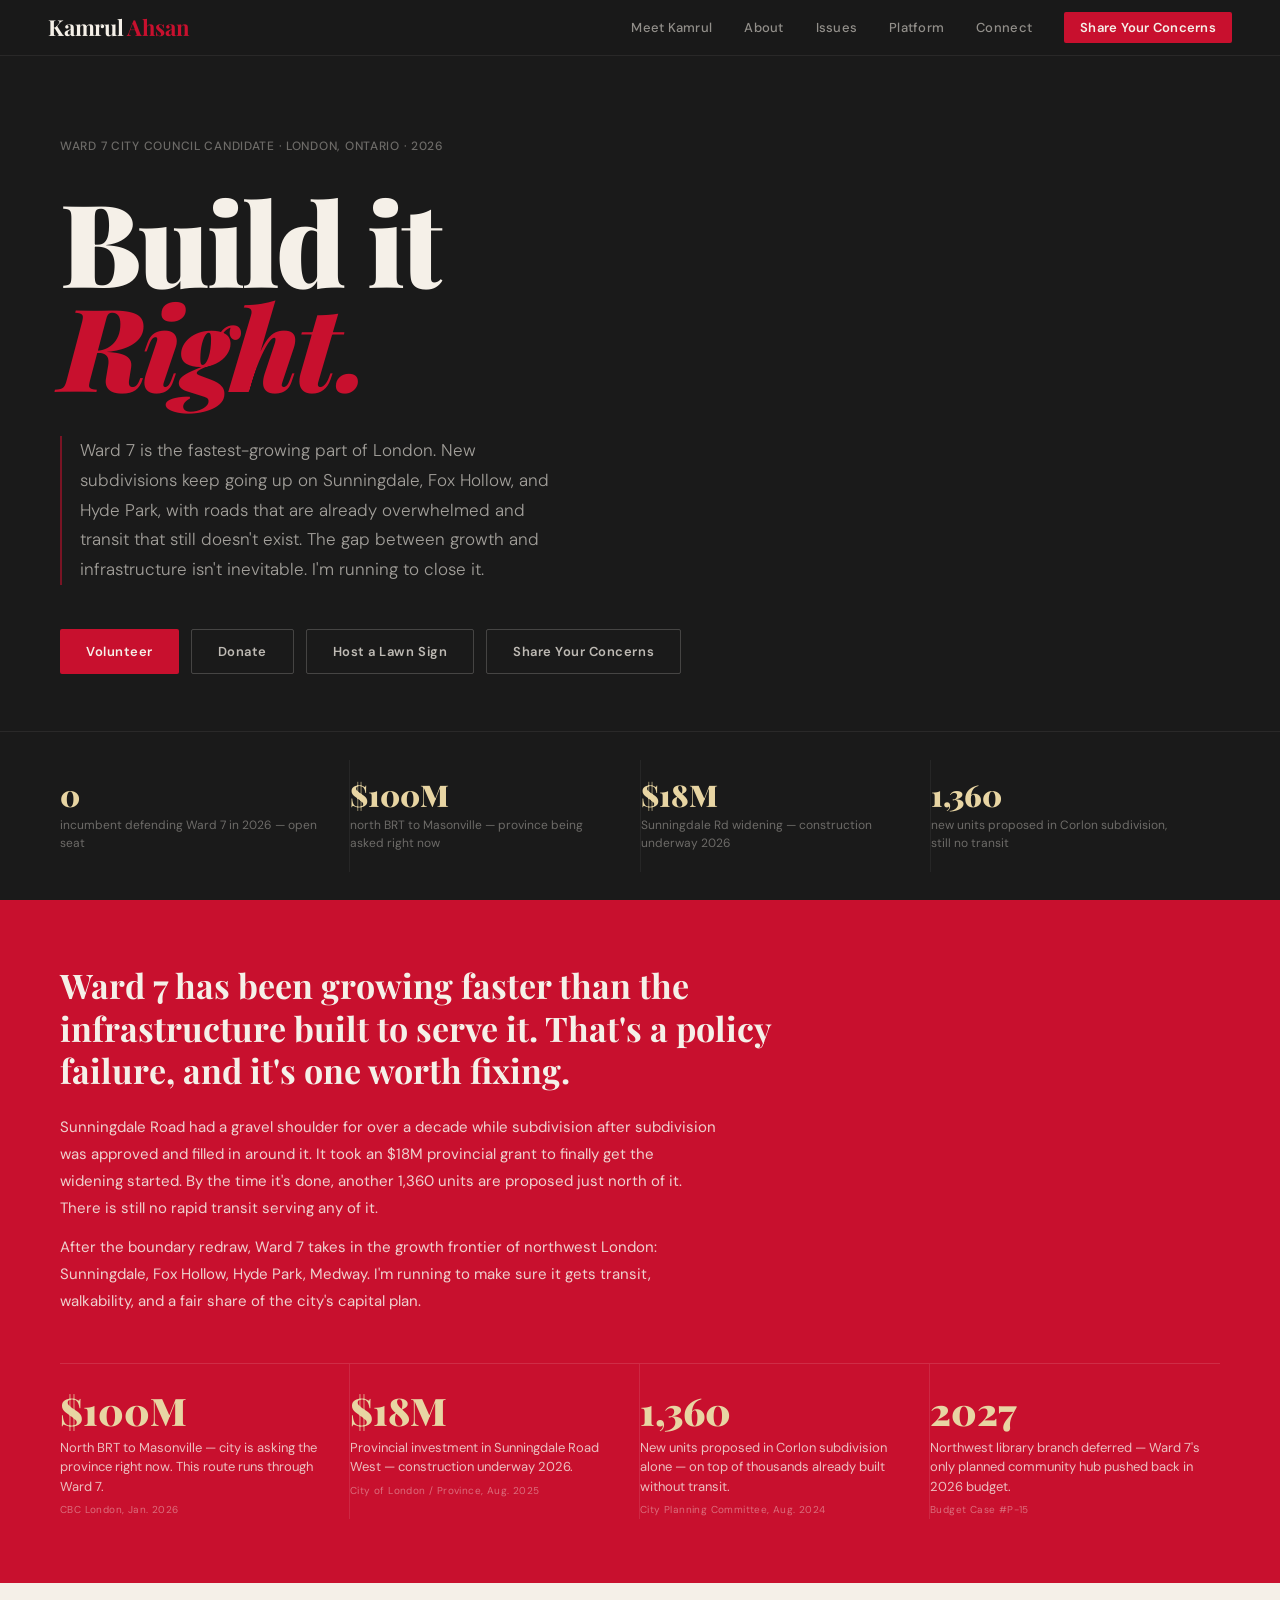
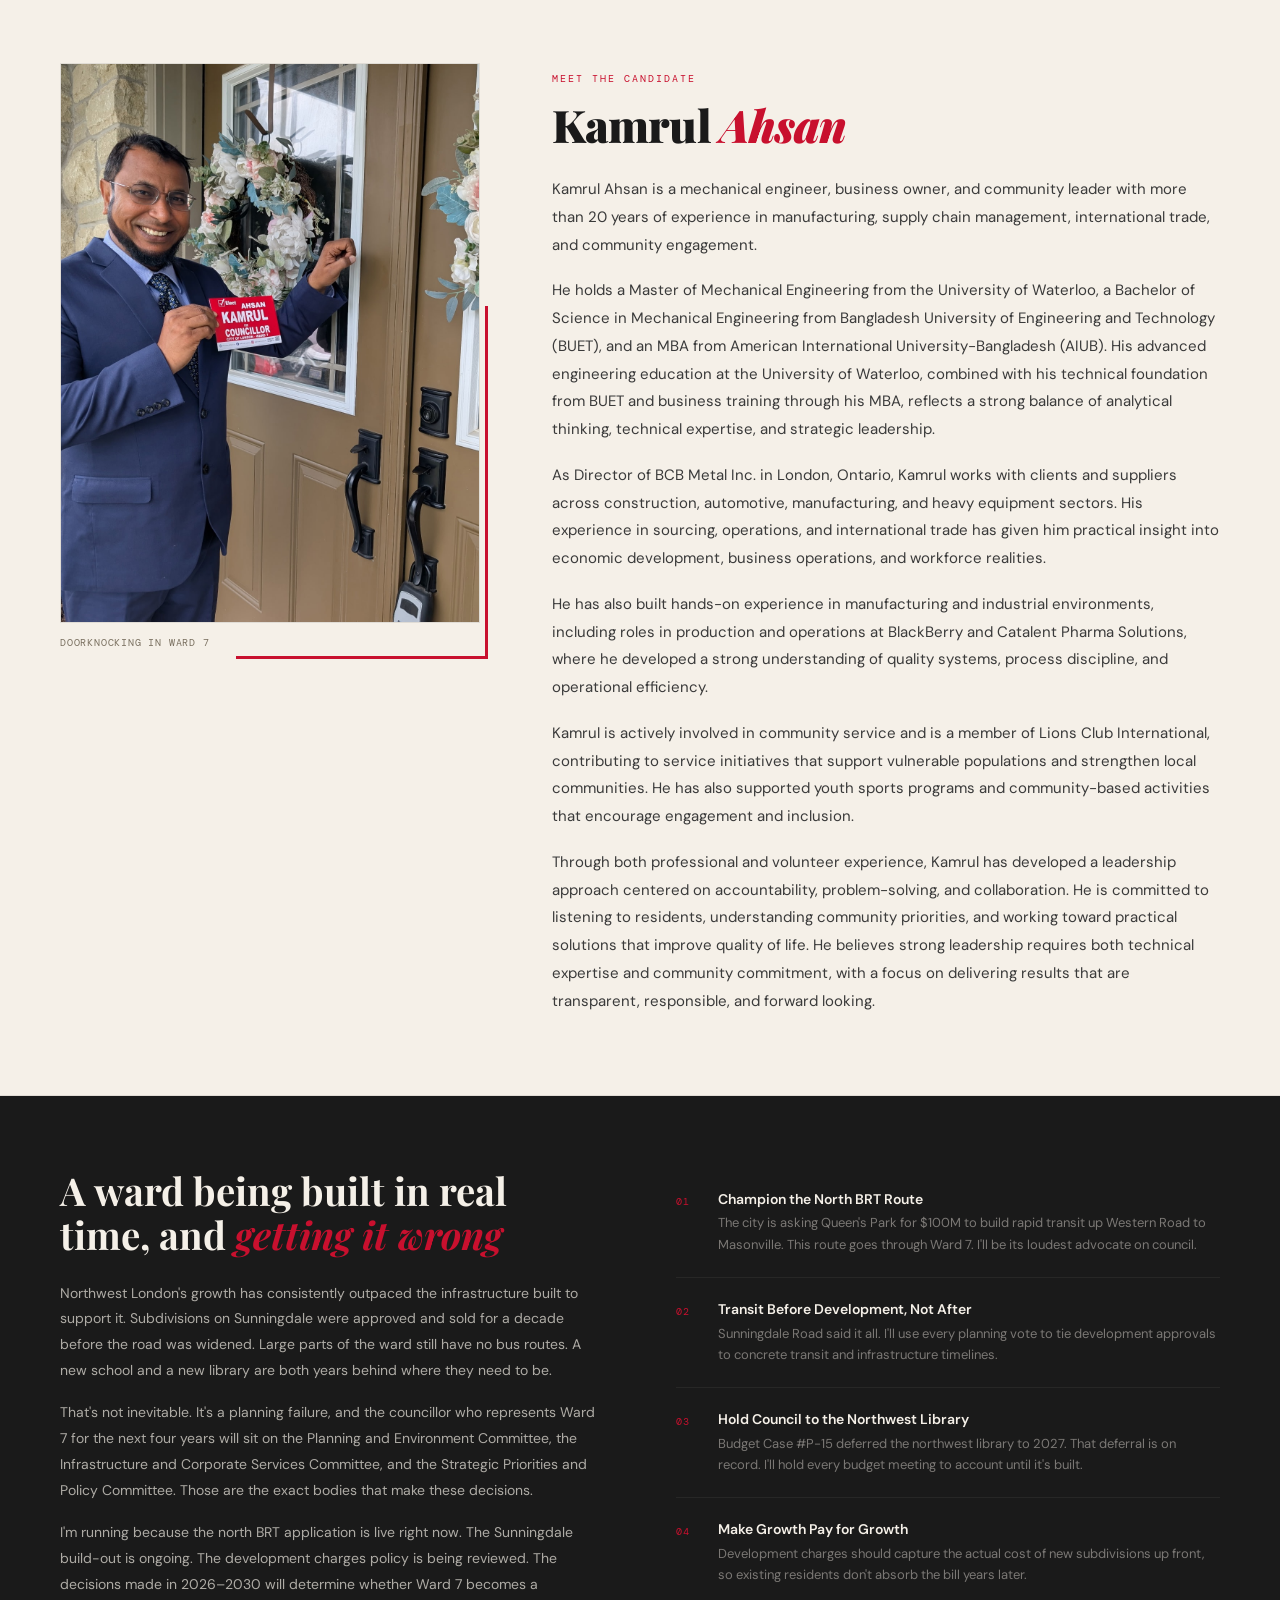
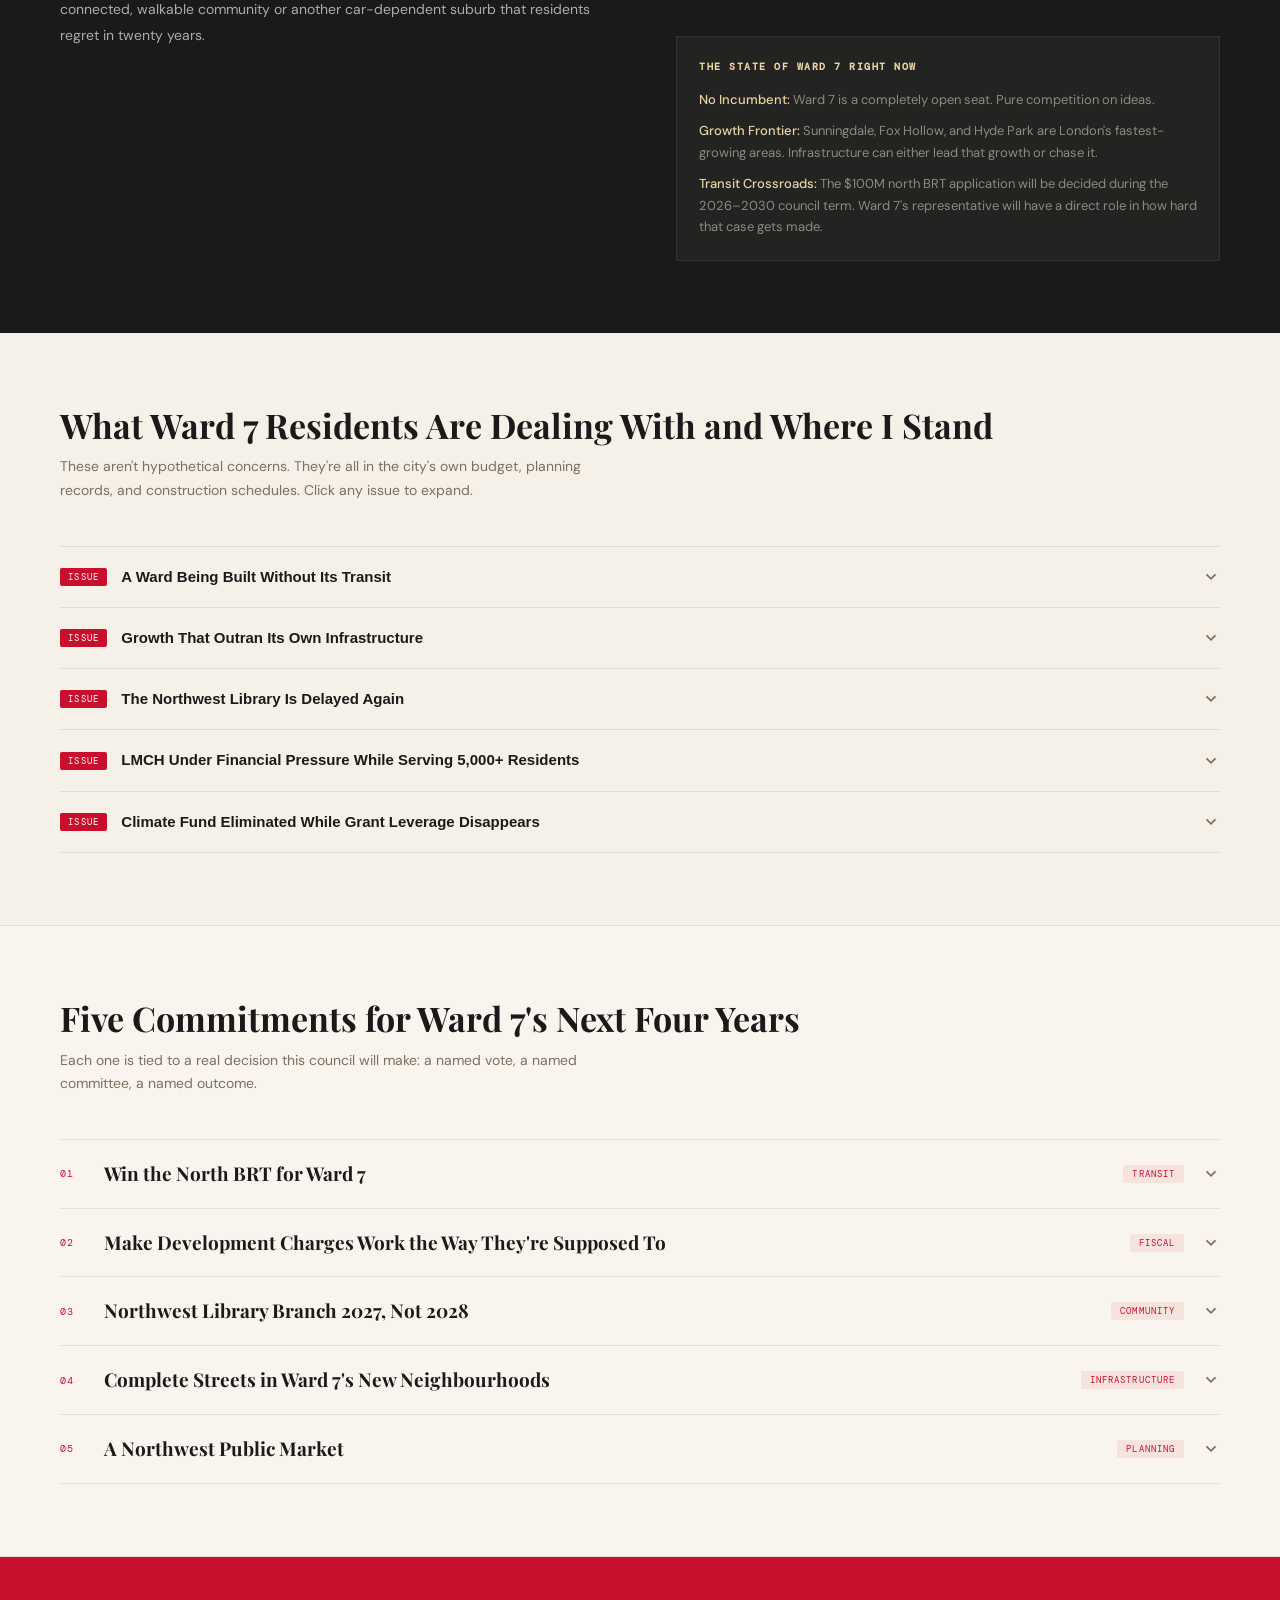
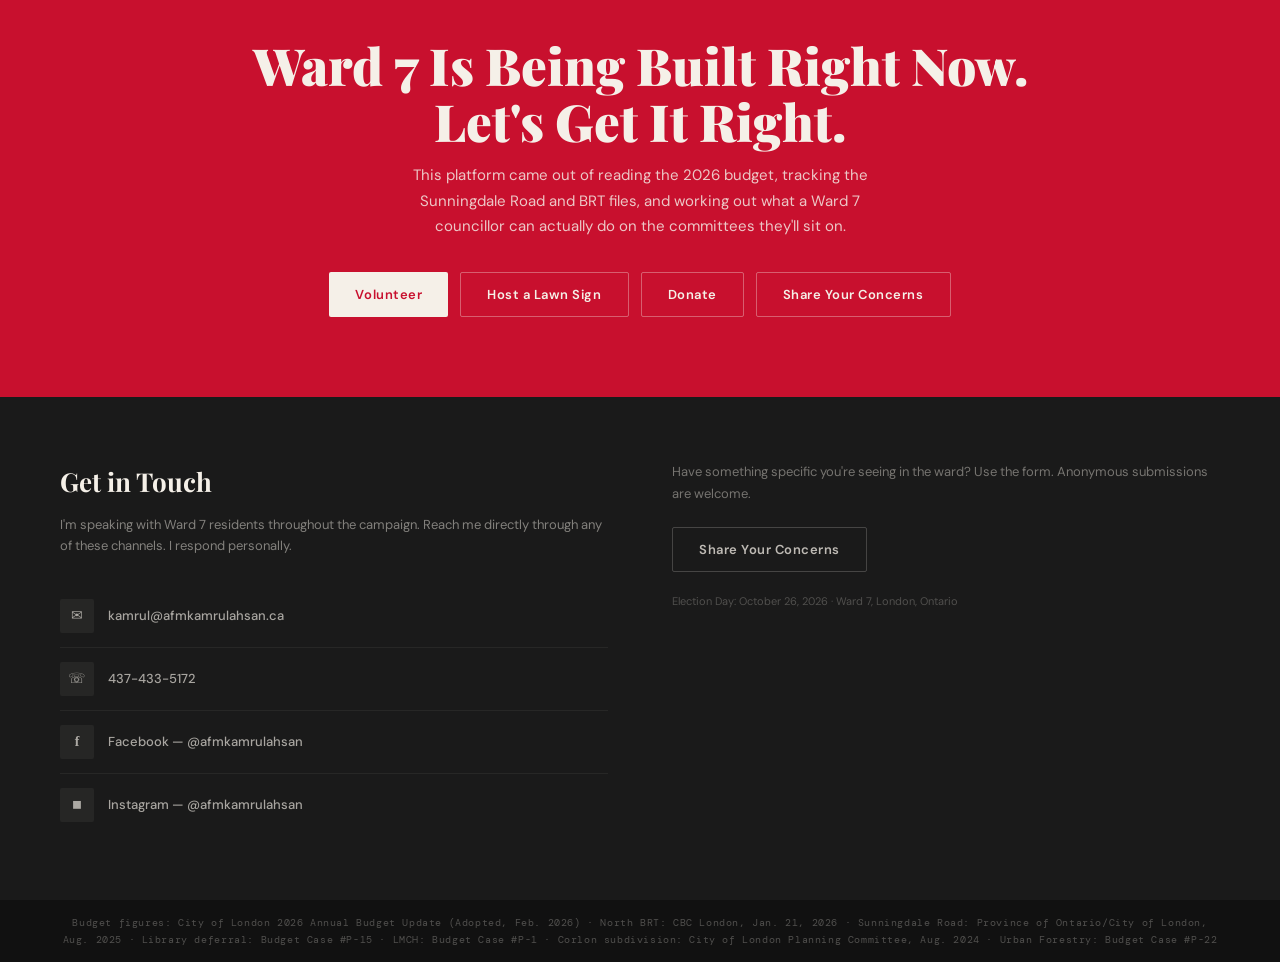
==== index.html @ 14f8a668 "Update index.html" ====
<!DOCTYPE html>
<html lang="en">
<head>
<meta charset="UTF-8">
<meta name="viewport" content="width=device-width, initial-scale=1.0">
<title>Kamrul Ahsan — Ward 7 City Council 2026</title>
<link href="https://fonts.googleapis.com/css2?family=Playfair+Display:ital,wght@0,700;0,900;1,700&family=DM+Sans:wght@300;400;500;600&family=DM+Mono:wght@400;500&display=swap" rel="stylesheet">
<style>
  :root {
    --red: #C8102E;
    --red-dark: #9B0C22;
    --cream: #F5F0E8;
    --dark: #1A1A1A;
    --mid: #3A3A3A;
    --muted: #7A7060;
    --accent: #E8D5A3;
    --border: rgba(26,26,26,0.09);
    --section-bg: #F9F5EE;
  }

  *, *::before, *::after { box-sizing: border-box; margin: 0; padding: 0; }
  html { scroll-behavior: smooth; }

  body {
    background: var(--cream);
    color: var(--dark);
    font-family: 'DM Sans', sans-serif;
    font-weight: 400;
    line-height: 1.65;
    overflow-x: hidden;
  }

  /* NAV */
  nav {
    position: fixed;
    top: 0; left: 0; right: 0;
    z-index: 500;
    background: rgba(26,26,26,0.97);
    backdrop-filter: blur(8px);
    -webkit-backdrop-filter: blur(8px);
    border-bottom: 1px solid rgba(245,240,232,0.07);
    display: flex;
    align-items: center;
    justify-content: space-between;
    padding: 0 48px;
    height: 56px;
    transition: box-shadow 0.3s;
  }

  .nav-name {
    font-family: 'Playfair Display', serif;
    font-size: 22px;
    font-weight: 700;
    color: var(--cream);
    letter-spacing: -0.01em;
    text-decoration: none;
    white-space: nowrap;
  }

  .nav-name span { color: var(--red); }

  .nav-links {
    display: flex;
    gap: 32px;
    list-style: none;
    align-items: center;
  }

  .nav-links a {
    font-size: 13px;
    font-weight: 500;
    color: rgba(245,240,232,0.55);
    text-decoration: none;
    letter-spacing: 0.02em;
    transition: color 0.2s;
  }

  .nav-links a:hover { color: var(--cream); }

  .nav-cta {
    background: var(--red) !important;
    color: var(--cream) !important;
    padding: 7px 16px;
    border-radius: 2px;
    font-weight: 600 !important;
  }

  .nav-cta:hover { background: var(--red-dark) !important; color: var(--cream) !important; }

  .nav-hamburger {
    display: none;
    flex-direction: column;
    gap: 5px;
    cursor: pointer;
    background: none;
    border: none;
    padding: 4px;
  }

  .nav-hamburger span {
    display: block;
    width: 22px;
    height: 2px;
    background: var(--cream);
    border-radius: 1px;
  }

  .mobile-nav {
    display: none;
    position: fixed;
    top: 56px;
    left: 0; right: 0;
    background: #111;
    padding: 16px 28px;
    z-index: 499;
    border-bottom: 1px solid rgba(245,240,232,0.07);
    flex-direction: column;
    gap: 2px;
  }

  .mobile-nav.open { display: flex; }

  .mobile-nav a {
    font-size: 14px;
    font-weight: 500;
    color: rgba(245,240,232,0.6);
    text-decoration: none;
    padding: 11px 0;
    border-bottom: 1px solid rgba(245,240,232,0.05);
    transition: color 0.2s;
  }

  .mobile-nav a:last-child { border-bottom: none; }
  .mobile-nav a:hover { color: var(--cream); }

  /* HERO */
  .hero {
    background: var(--dark);
    color: var(--cream);
    padding-top: 56px;
    min-height: 100vh;
    display: flex;
    flex-direction: column;
    position: relative;
  }

  .hero-main {
    flex: 1;
    display: flex;
    flex-direction: column;
    justify-content: center;
    padding: 72px 60px 48px;
  }

  .hero-kicker {
    font-size: 12px;
    font-weight: 500;
    color: rgba(245,240,232,0.38);
    letter-spacing: 0.06em;
    text-transform: uppercase;
    margin-bottom: 32px;
  }

  .hero-name {
    font-family: 'Playfair Display', serif;
    font-weight: 900;
    font-size: clamp(54px, 9vw, 118px);
    line-height: 0.9;
    letter-spacing: -0.025em;
    color: var(--cream);
    margin-bottom: 40px;
  }

  .hero-name em {
    display: block;
    color: var(--red);
    font-style: italic;
  }

  .hero-tagline {
    font-size: clamp(15px, 1.7vw, 17px);
    font-weight: 300;
    color: rgba(245,240,232,0.62);
    max-width: 500px;
    line-height: 1.75;
    padding-left: 18px;
    border-left: 2px solid rgba(200,16,46,0.55);
    margin-bottom: 44px;
  }

  .hero-cta {
    display: flex;
    gap: 12px;
    flex-wrap: wrap;
  }

  .btn {
    padding: 13px 26px;
    font-family: 'DM Sans', sans-serif;
    font-size: 13px;
    font-weight: 600;
    letter-spacing: 0.04em;
    border-radius: 2px;
    cursor: pointer;
    transition: all 0.2s;
    border: none;
  }

  .btn-primary { background: var(--red); color: var(--cream); }
  .btn-primary:hover { background: var(--red-dark); }

  .btn-ghost {
    background: transparent;
    color: rgba(245,240,232,0.75);
    border: 1px solid rgba(245,240,232,0.2);
  }
  .btn-ghost:hover { border-color: rgba(245,240,232,0.6); color: var(--cream); }

  .btn-light { background: var(--cream); color: var(--red); }
  .btn-light:hover { background: var(--accent); }

  .btn-outline {
    background: transparent;
    color: var(--cream);
    border: 1px solid rgba(245,240,232,0.35);
  }
  .btn-outline:hover { border-color: var(--cream); background: rgba(245,240,232,0.06); }

  .hero-stats {
    padding: 28px 60px;
    border-top: 1px solid rgba(245,240,232,0.07);
    display: flex;
    flex-wrap: wrap;
  }

  .stat-item {
    flex: 1;
    min-width: 180px;
    padding: 20px 32px 20px 0;
    border-right: 1px solid rgba(245,240,232,0.06);
  }

  .stat-item:last-child { border-right: none; }

  .stat-num {
    font-family: 'Playfair Display', serif;
    font-size: 30px;
    font-weight: 900;
    color: var(--accent);
    line-height: 1;
    margin-bottom: 6px;
  }

  .stat-desc { font-size: 12px; color: rgba(245,240,232,0.38); line-height: 1.5; }

  /* INTRO BAND */
  .intro-band {
    background: var(--red);
    color: var(--cream);
    padding: 64px 60px;
  }

  .intro-band h2 {
    font-family: 'Playfair Display', serif;
    font-weight: 700;
    font-size: clamp(22px, 2.8vw, 34px);
    line-height: 1.25;
    margin-bottom: 22px;
    max-width: 780px;
  }

  .intro-band p {
    font-size: 15px;
    line-height: 1.8;
    max-width: 660px;
    opacity: 0.86;
  }

  .intro-band p + p { margin-top: 12px; }

  .numbers-row {
    display: grid;
    grid-template-columns: repeat(4, 1fr);
    border-top: 1px solid rgba(255,255,255,0.12);
    margin-top: 48px;
  }

  .number-cell {
    padding: 28px 24px 0 0;
    border-right: 1px solid rgba(255,255,255,0.1);
  }
  .number-cell:last-child { border-right: none; padding-right: 0; }

  .number-cell .n {
    font-family: 'Playfair Display', serif;
    font-size: 38px;
    font-weight: 900;
    color: var(--accent);
    line-height: 1;
  }

  .number-cell .nl { font-size: 13px; line-height: 1.5; margin-top: 8px; opacity: 0.78; padding-right: 8px; }
  .number-cell .ns { font-size: 10px; opacity: 0.42; margin-top: 6px; letter-spacing: 0.04em; }

  /* SHARED SECTION */
  .section {
    padding: 72px 60px;
    border-bottom: 1px solid var(--border);
  }

  .section-alt { background: var(--section-bg); }

  .section-hed { margin-bottom: 44px; }

  .section-hed h2 {
    font-family: 'Playfair Display', serif;
    font-size: clamp(22px, 2.8vw, 34px);
    font-weight: 700;
    line-height: 1.2;
    color: var(--dark);
    margin-bottom: 10px;
  }

  .section-hed p {
    font-size: 14px;
    color: var(--muted);
    max-width: 540px;
    line-height: 1.65;
  }

  /* ABOUT DARK */
  .about-section {
    background: var(--dark);
    color: var(--cream);
    padding: 72px 60px;
  }

  .about-grid {
    display: grid;
    grid-template-columns: 1fr 1fr;
    gap: 72px;
    align-items: start;
  }

  .about-left h2 {
    font-family: 'Playfair Display', serif;
    font-size: clamp(24px, 3vw, 40px);
    font-weight: 700;
    line-height: 1.15;
    margin-bottom: 24px;
  }

  .about-left h2 em { color: var(--red); font-style: italic; }

  .about-left p {
    font-size: 14px;
    line-height: 1.85;
    color: rgba(245,240,232,0.68);
    margin-bottom: 16px;
  }

  .commitment { padding: 22px 0; border-bottom: 1px solid rgba(245,240,232,0.06); display: flex; gap: 18px; }
  .commitment:last-child { border-bottom: none; }

  .c-num {
    font-family: 'DM Mono', monospace;
    font-size: 10px;
    color: var(--red);
    padding-top: 4px;
    flex-shrink: 0;
    width: 24px;
    letter-spacing: 0.08em;
  }

  .c-text h4 { font-size: 14px; font-weight: 600; color: var(--cream); margin-bottom: 4px; line-height: 1.3; }
  .c-text p { font-size: 13px; line-height: 1.65; color: rgba(245,240,232,0.44); margin: 0; }

  .ward-box {
    margin-top: 28px;
    background: rgba(245,240,232,0.04);
    border: 1px solid rgba(245,240,232,0.08);
    padding: 22px;
  }

  .ward-box h3 {
    font-size: 10px;
    font-family: 'DM Mono', monospace;
    letter-spacing: 0.15em;
    text-transform: uppercase;
    color: var(--accent);
    margin-bottom: 14px;
  }

  .ward-box p { font-size: 13px; line-height: 1.65; color: rgba(245,240,232,0.5); margin-bottom: 10px; }
  .ward-box p:last-child { margin-bottom: 0; }
  .ward-box strong { color: var(--accent); font-weight: 500; }

  /* ACCORDION — ISSUES */
  .issues-list { border-top: 1px solid var(--border); }

  .issue-pair { border-bottom: 1px solid var(--border); }

  .issue-trigger {
    width: 100%;
    background: none;
    border: none;
    padding: 20px 0;
    display: flex;
    align-items: center;
    gap: 14px;
    cursor: pointer;
    text-align: left;
  }

  .issue-trigger:hover .issue-title { text-decoration: underline; text-underline-offset: 3px; }

  .i-badge {
    font-family: 'DM Mono', monospace;
    font-size: 9px;
    letter-spacing: 0.14em;
    text-transform: uppercase;
    padding: 3px 8px;
    border-radius: 2px;
    white-space: nowrap;
    flex-shrink: 0;
    background: var(--red);
    color: #fff;
  }

  .issue-title {
    font-size: 15px;
    font-weight: 600;
    color: var(--dark);
    flex: 1;
    line-height: 1.35;
  }

  .chevron {
    flex-shrink: 0;
    color: var(--muted);
    transition: transform 0.25s;
    width: 18px;
    height: 18px;
  }

  .issue-pair.open .chevron { transform: rotate(180deg); }

  .issue-body { display: none; padding-bottom: 24px; }
  .issue-pair.open .issue-body { display: block; }

  .issue-cols {
    display: grid;
    grid-template-columns: 1fr 1fr;
    gap: 20px;
  }

  .i-col { padding: 18px; border-radius: 2px; }
  .i-col.col-issue { background: rgba(200,16,46,0.03); border: 1px solid rgba(200,16,46,0.1); }
  .i-col.col-pos { background: rgba(26,26,26,0.02); border: 1px solid rgba(26,26,26,0.07); }

  .i-col-label {
    font-family: 'DM Mono', monospace;
    font-size: 9px;
    letter-spacing: 0.14em;
    text-transform: uppercase;
    margin-bottom: 8px;
  }

  .col-issue .i-col-label { color: var(--red); }
  .col-pos .i-col-label { color: var(--muted); }

  .i-col h4 { font-family: 'Playfair Display', serif; font-size: 15px; font-weight: 700; margin-bottom: 9px; line-height: 1.25; }
  .i-col p { font-size: 13px; line-height: 1.75; color: var(--mid); }
  .i-col .src { margin-top: 9px; font-size: 10px; font-family: 'DM Mono', monospace; color: var(--muted); opacity: 0.6; }

  /* PRIORITIES */
  .p-list { border-top: 1px solid var(--border); }
  .p-item { border-bottom: 1px solid var(--border); }

  .p-trigger {
    width: 100%;
    background: none;
    border: none;
    padding: 22px 0;
    display: flex;
    align-items: center;
    gap: 18px;
    cursor: pointer;
    text-align: left;
  }

  .p-num { font-family: 'DM Mono', monospace; font-size: 10px; color: var(--red); flex-shrink: 0; width: 26px; letter-spacing: 0.1em; }
  .p-title { font-family: 'Playfair Display', serif; font-size: 19px; font-weight: 700; color: var(--dark); flex: 1; line-height: 1.25; }

  .p-tag {
    font-family: 'DM Mono', monospace;
    font-size: 9px;
    letter-spacing: 0.12em;
    text-transform: uppercase;
    background: rgba(200,16,46,0.08);
    color: var(--red);
    padding: 3px 9px;
    border-radius: 2px;
    white-space: nowrap;
    flex-shrink: 0;
  }

  .p-item.open .p-chevron { transform: rotate(180deg); }
  .p-chevron { flex-shrink: 0; color: var(--muted); transition: transform 0.25s; width: 18px; height: 18px; }

  .p-body { display: none; padding: 0 0 26px 44px; }
  .p-item.open .p-body { display: block; }
  .p-body p { font-size: 14px; line-height: 1.8; color: var(--mid); max-width: 720px; }
  .p-body p + p { margin-top: 12px; }

  /* POLICY CARDS */
  .policy-grid {
    display: grid;
    grid-template-columns: repeat(auto-fit, minmax(280px, 1fr));
    gap: 18px;
  }

  .policy-card {
    background: white;
    border: 1px solid var(--border);
    padding: 26px;
    cursor: pointer;
    transition: box-shadow 0.2s;
  }

  .policy-card:hover { box-shadow: 0 6px 24px rgba(26,26,26,0.08); }

  .card-header {
    display: flex;
    align-items: flex-start;
    gap: 12px;
  }

  .card-dot {
    width: 6px;
    height: 6px;
    background: var(--red);
    border-radius: 50%;
    margin-top: 6px;
    flex-shrink: 0;
  }

  .card-title {
    font-family: 'Playfair Display', serif;
    font-size: 15px;
    font-weight: 700;
    line-height: 1.3;
    flex: 1;
    color: var(--dark);
  }

  .card-chev { flex-shrink: 0; color: var(--muted); transition: transform 0.25s; width: 16px; height: 16px; margin-top: 2px; }
  .policy-card.open .card-chev { transform: rotate(180deg); }

  .card-body { display: none; margin-top: 14px; padding-top: 14px; border-top: 1px solid var(--border); }
  .policy-card.open .card-body { display: block; }
  .card-body p { font-size: 13px; line-height: 1.75; color: var(--mid); margin-bottom: 10px; }

  .card-evidence {
    padding: 9px 12px;
    background: rgba(200,16,46,0.03);
    border-left: 2px solid var(--red);
    font-size: 11px;
    color: var(--muted);
    line-height: 1.55;
    font-style: italic;
  }

  /* FOOTER CTA */
  .footer-cta {
    background: var(--red);
    color: var(--cream);
    padding: 80px 60px;
    text-align: center;
  }

  .footer-cta h2 {
    font-family: 'Playfair Display', serif;
    font-size: clamp(26px, 4vw, 52px);
    font-weight: 900;
    margin-bottom: 14px;
    line-height: 1.1;
  }

  .footer-cta p {
    font-size: 15px;
    opacity: 0.82;
    max-width: 500px;
    margin: 0 auto 32px;
    line-height: 1.7;
  }

  .cta-buttons { display: flex; gap: 12px; justify-content: center; flex-wrap: wrap; }

  /* CONTACT */
  .contact-section {
    background: var(--dark);
    color: var(--cream);
    padding: 64px 60px;
  }

  .contact-grid {
    display: grid;
    grid-template-columns: 1fr 1fr;
    gap: 64px;
    align-items: start;
  }

  .contact-left h2 {
    font-family: 'Playfair Display', serif;
    font-size: 26px;
    font-weight: 700;
    margin-bottom: 10px;
  }

  .contact-left p { font-size: 13px; color: rgba(245,240,232,0.48); line-height: 1.65; margin-bottom: 28px; }

  .contact-links { display: flex; flex-direction: column; gap: 0; }

  .contact-link {
    display: flex;
    align-items: center;
    gap: 14px;
    text-decoration: none;
    color: rgba(245,240,232,0.65);
    font-size: 13px;
    font-weight: 500;
    transition: color 0.2s;
    padding: 14px 0;
    border-bottom: 1px solid rgba(245,240,232,0.06);
  }

  .contact-link:last-child { border-bottom: none; }
  .contact-link:hover { color: var(--cream); }

  .contact-icon {
    width: 34px;
    height: 34px;
    background: rgba(245,240,232,0.05);
    border-radius: 2px;
    display: flex;
    align-items: center;
    justify-content: center;
    flex-shrink: 0;
    font-size: 14px;
    font-family: 'DM Mono', monospace;
  }

  .contact-right p { font-size: 13px; color: rgba(245,240,232,0.42); line-height: 1.7; margin-bottom: 22px; }

  /* FOOTNOTE */
  .footnote-bar {
    background: #111;
    color: rgba(245,240,232,0.28);
    font-family: 'DM Mono', monospace;
    font-size: 10px;
    letter-spacing: 0.06em;
    padding: 14px 60px;
    text-align: center;
    line-height: 1.7;
  }

  /* MODALS */
  .modal-backdrop {
    display: none;
    position: fixed;
    inset: 0;
    background: rgba(0,0,0,0.72);
    z-index: 1000;
    align-items: center;
    justify-content: center;
    padding: 20px;
    overflow-y: auto;
  }

  .modal-backdrop.open { display: flex; }

  .modal-box {
    background: var(--cream);
    max-width: 520px;
    width: 100%;
    padding: 42px;
    position: relative;
    border-radius: 2px;
    margin: auto;
  }

  .modal-close { position: absolute; top: 14px; right: 18px; background: none; border: none; font-size: 22px; cursor: pointer; color: var(--mid); line-height: 1; }
  .modal-label { font-family: 'DM Mono', monospace; font-size: 10px; letter-spacing: 0.2em; text-transform: uppercase; color: var(--red); margin-bottom: 9px; }
  .modal-title { font-family: 'Playfair Display', serif; font-size: 24px; font-weight: 700; margin-bottom: 6px; color: var(--dark); }
  .modal-desc { font-size: 13px; color: var(--muted); margin-bottom: 26px; line-height: 1.6; }

  .field { margin-bottom: 13px; }
  .field label { display: block; font-size: 12px; font-weight: 500; margin-bottom: 5px; color: var(--mid); }

  .field input,
  .field select,
  .field textarea {
    width: 100%;
    padding: 11px 12px;
    border: 1px solid rgba(200,16,46,0.18);
    background: #fff;
    font-family: 'DM Sans', sans-serif;
    font-size: 13px;
    border-radius: 2px;
    box-sizing: border-box;
    color: var(--dark);
  }

  .field textarea { resize: vertical; }

  .field-row { display: grid; grid-template-columns: 1fr 1fr; gap: 10px; margin-bottom: 13px; }
  .field-row .field { margin-bottom: 0; }

  .btn-form {
    width: 100%;
    background: var(--red);
    color: var(--cream);
    border: none;
    padding: 13px;
    font-family: 'DM Sans', sans-serif;
    font-size: 13px;
    font-weight: 600;
    letter-spacing: 0.05em;
    cursor: pointer;
    border-radius: 2px;
    margin-top: 6px;
    transition: background 0.2s;
  }

  .btn-form:hover { background: var(--red-dark); }

  .legal-notice {
    background: #fff;
    border-left: 3px solid var(--red);
    padding: 12px 14px;
    margin-bottom: 22px;
    border-radius: 0 2px 2px 0;
  }

  .legal-notice-label { font-family: 'DM Mono', monospace; font-size: 9px; letter-spacing: 0.15em; text-transform: uppercase; color: var(--red); margin-bottom: 7px; }
  .legal-notice ul { font-size: 11px; color: var(--mid); line-height: 1.8; margin: 0; padding-left: 16px; }

  .etransfer-box { background: #fff; border: 1px solid rgba(200,16,46,0.14); padding: 13px; border-radius: 2px; margin-bottom: 18px; }
  .etransfer-label { font-family: 'DM Mono', monospace; font-size: 9px; letter-spacing: 0.14em; text-transform: uppercase; color: var(--red); margin-bottom: 6px; }
  .etransfer-email { font-family: 'DM Mono', monospace; font-size: 14px; font-weight: 600; color: var(--dark); margin: 3px 0 6px; }
  .etransfer-box p { font-size: 12px; color: var(--muted); line-height: 1.55; }

  .amt-presets { display: grid; grid-template-columns: repeat(4,1fr); gap: 7px; margin-bottom: 8px; }

  .amt-btn {
    padding: 9px 0;
    border: 1px solid rgba(200,16,46,0.25);
    background: #fff;
    font-family: 'DM Sans', sans-serif;
    font-size: 13px;
    font-weight: 500;
    color: var(--mid);
    border-radius: 2px;
    cursor: pointer;
    transition: all 0.15s;
  }

  .amt-btn.selected, .amt-btn:hover { background: var(--red); color: #fff; border-color: var(--red); }

  .checkbox-label {
    display: flex;
    align-items: flex-start;
    gap: 9px;
    font-size: 12px;
    color: var(--mid);
    line-height: 1.6;
    cursor: pointer;
    margin-bottom: 18px;
  }

  .checkbox-label input { margin-top: 3px; accent-color: var(--red); flex-shrink: 0; }
  .form-note { font-size: 11px; color: var(--muted); text-align: center; margin-top: 8px; line-height: 1.5; }

  /* BIO / MEET THE CANDIDATE */
  .bio-section {
    background: var(--cream);
    padding: 80px 60px;
    border-bottom: 1px solid var(--border);
  }

  .bio-grid {
    display: grid;
    grid-template-columns: 420px 1fr;
    gap: 72px;
    align-items: start;
  }

  .bio-image-col { position: relative; }

  .bio-img-wrap {
    position: sticky;
    top: 80px;
  }

  .bio-img {
    width: 100%;
    aspect-ratio: 3 / 4;
    object-fit: cover;
    display: block;
    border: 1px solid var(--border);
  }

  .bio-img-placeholder::before {
    content: '';
    display: block;
    width: 100%;
    aspect-ratio: 3 / 4;
    background: #e8e2d8;
    border: 2px dashed rgba(26,26,26,0.15);
  }

  .bio-img-placeholder .bio-img { display: none; }

  .bio-img-wrap::after {
    content: '';
    display: block;
    position: absolute;
    bottom: -8px;
    right: -8px;
    width: 60%;
    height: 60%;
    border-right: 3px solid var(--red);
    border-bottom: 3px solid var(--red);
    pointer-events: none;
    z-index: -1;
  }

  .bio-img-caption {
    font-family: 'DM Mono', monospace;
    font-size: 10px;
    letter-spacing: 0.08em;
    color: var(--muted);
    margin-top: 12px;
    text-transform: uppercase;
  }

  .bio-content-col { padding-top: 8px; }

  .bio-label {
    font-family: 'DM Mono', monospace;
    font-size: 10px;
    letter-spacing: 0.2em;
    text-transform: uppercase;
    color: var(--red);
    margin-bottom: 14px;
  }

  .bio-heading {
    font-family: 'Playfair Display', serif;
    font-size: clamp(28px, 3.5vw, 46px);
    font-weight: 900;
    line-height: 1.05;
    color: var(--dark);
    margin-bottom: 28px;
    letter-spacing: -0.02em;
  }

  .bio-heading em {
    color: var(--red);
    font-style: italic;
  }

  .bio-body p {
    font-size: 15px;
    line-height: 1.85;
    color: var(--mid);
    margin-bottom: 18px;
  }

  .bio-body p:last-child { margin-bottom: 0; }

/* RESPONSIVE */
  @media (max-width: 768px) {
    .bio-section { padding: 56px 24px; }
    .bio-grid { grid-template-columns: 1fr; gap: 36px; }
    .bio-img-wrap { position: static; }
    /*.bio-img { aspect-ratio: 4 / 3; }*/
    .bio-img-wrap::after { display: none; }

    nav { padding: 0 24px; }
    .nav-links { display: none; }
    .nav-hamburger { display: flex; }

    .hero-main, .hero-stats, .intro-band,
    .section, .about-section, .contact-section, .footer-cta { padding-left: 24px; padding-right: 24px; }

    .about-grid { grid-template-columns: 1fr; gap: 36px; }
    .contact-grid { grid-template-columns: 1fr; gap: 36px; }
    .issue-cols { grid-template-columns: 1fr; }
    .numbers-row { grid-template-columns: 1fr 1fr; }
    .number-cell { padding-right: 16px; border-right: none; }
    .hero-stats { flex-direction: column; }
    .stat-item { border-right: none; border-bottom: 1px solid rgba(245,240,232,0.06); min-width: 0; }
    .p-body { padding-left: 0; }
    .p-title { font-size: 16px; }
    .modal-box { padding: 28px 20px; }
    .field-row { grid-template-columns: 1fr; }
    .footnote-bar { padding: 14px 24px; }
  }
</style>
</head>
<body>

<!-- NAV -->
<nav id="main-nav">
  <a href="#top" class="nav-name">Kamrul <span>Ahsan</span></a>
  <ul class="nav-links">
    <li><a href="#meet">Meet Kamrul</a></li>
    <li><a href="#about">About</a></li>
    <li><a href="#issues">Issues</a></li>
    <li><a href="#platform">Platform</a></li>
    <!--<li><a href="#day-one">Day One</a></li>-->
    <li><a href="#connect">Connect</a></li>
    <li><a href="#" onclick="openModal('modal-concerns'); return false;" class="nav-cta">Share Your Concerns</a></li>
  </ul>
  <button class="nav-hamburger" id="hamburger" aria-label="Open menu">
    <span></span><span></span><span></span>
  </button>
</nav>

<div class="mobile-nav" id="mobile-nav">
  <a href="#meet" onclick="closeMobileNav()">Meet Kamrul</a>
  <a href="#about" onclick="closeMobileNav()">About</a>
  <a href="#issues" onclick="closeMobileNav()">Issues</a>
  <a href="#platform" onclick="closeMobileNav()">Platform</a>
  <!--<a href="#day-one" onclick="closeMobileNav()">Day One</a>-->
  <a href="#connect" onclick="closeMobileNav()">Connect</a>
  <a href="#" onclick="openModal('modal-concerns'); closeMobileNav(); return false;">Share Your Concerns</a>
</div>

<!-- HERO -->
<section class="hero" id="top">
  <div class="hero-main">
    <p class="hero-kicker">Ward 7 City Council Candidate &middot; London, Ontario &middot; 2026</p>
    <h1 class="hero-name">
      Build it<em>Right.</em>
    </h1>
    <p class="hero-tagline">
      Ward 7 is the fastest-growing part of London. New subdivisions keep going up on Sunningdale, Fox Hollow, and Hyde Park, with roads that are already overwhelmed and transit that still doesn't exist. The gap between growth and infrastructure isn't inevitable. I'm running to close it.
    </p>
    <div class="hero-cta">
      <button class="btn btn-primary" onclick="openModal('modal-volunteer')">Volunteer</button>
      <button class="btn btn-ghost" onclick="openModal('modal-donate')">Donate</button>
      <button class="btn btn-ghost" onclick="openModal('modal-lawnsign')">Host a Lawn Sign</button>
      <button class="btn btn-ghost" onclick="openModal('modal-concerns')">Share Your Concerns</button>
    </div>
  </div>

  <div class="hero-stats">
    <div class="stat-item">
      <div class="stat-num">0</div>
      <div class="stat-desc">incumbent defending Ward 7 in 2026 — open seat</div>
    </div>
    <div class="stat-item">
      <div class="stat-num">$100M</div>
      <div class="stat-desc">north BRT to Masonville — province being asked right now</div>
    </div>
    <div class="stat-item">
      <div class="stat-num">$18M</div>
      <div class="stat-desc">Sunningdale Rd widening — construction underway 2026</div>
    </div>
    <div class="stat-item">
      <div class="stat-num">1,360</div>
      <div class="stat-desc">new units proposed in Corlon subdivision, still no transit</div>
    </div>
  </div>
</section>

<!-- INTRO BAND -->
<section class="intro-band">
  <h2>Ward 7 has been growing faster than the infrastructure built to serve it. That's a policy failure, and it's one worth fixing.</h2>
  <p>
    Sunningdale Road had a gravel shoulder for over a decade while subdivision after subdivision was approved and filled in around it. It took an $18M provincial grant to finally get the widening started. By the time it's done, another 1,360 units are proposed just north of it. There is still no rapid transit serving any of it.
  </p>
  <p>
    After the boundary redraw, Ward 7 takes in the growth frontier of northwest London: Sunningdale, Fox Hollow, Hyde Park, Medway. I'm running to make sure it gets transit, walkability, and a fair share of the city's capital plan.
  </p>

  <div class="numbers-row">
    <div class="number-cell">
      <div class="n">$100M</div>
      <div class="nl">North BRT to Masonville — city is asking the province right now. This route runs through Ward 7.</div>
      <div class="ns">CBC London, Jan. 2026</div>
    </div>
    <div class="number-cell">
      <div class="n">$18M</div>
      <div class="nl">Provincial investment in Sunningdale Road West — construction underway 2026.</div>
      <div class="ns">City of London / Province, Aug. 2025</div>
    </div>
    <div class="number-cell">
      <div class="n">1,360</div>
      <div class="nl">New units proposed in Corlon subdivision alone — on top of thousands already built without transit.</div>
      <div class="ns">City Planning Committee, Aug. 2024</div>
    </div>
    <div class="number-cell">
      <div class="n">2027</div>
      <div class="nl">Northwest library branch deferred — Ward 7's only planned community hub pushed back in 2026 budget.</div>
      <div class="ns">Budget Case #P-15</div>
    </div>
  </div>
</section>

<!-- MEET THE CANDIDATE -->
<section class="bio-section" id="meet">
  <div class="bio-grid">
    <div class="bio-image-col">
      <div class="bio-img-wrap">
        <!-- Replace src with your actual doorknocking photo -->
        <img src="new_dp_campaign.jpg" alt="Kamrul Ahsan doorknocking in Ward 7" class="bio-img" onerror="this.parentElement.classList.add('bio-img-placeholder')">
        <div class="bio-img-caption">Doorknocking in Ward 7</div>
      </div>
    </div>
    <div class="bio-content-col">
      <div class="bio-label">Meet the Candidate</div>
      <h2 class="bio-heading">Kamrul <em>Ahsan</em></h2>
      <div class="bio-body">
        <p>Kamrul Ahsan is a mechanical engineer, business owner, and community leader with more than 20 years of experience in manufacturing, supply chain management, international trade, and community engagement.</p>
        <p>He holds a Master of Mechanical Engineering from the University of Waterloo, a Bachelor of Science in Mechanical Engineering from Bangladesh University of Engineering and Technology (BUET), and an MBA from American International University-Bangladesh (AIUB). His advanced engineering education at the University of Waterloo, combined with his technical foundation from BUET and business training through his MBA, reflects a strong balance of analytical thinking, technical expertise, and strategic leadership.</p>
        <p>As Director of BCB Metal Inc. in London, Ontario, Kamrul works with clients and suppliers across construction, automotive, manufacturing, and heavy equipment sectors. His experience in sourcing, operations, and international trade has given him practical insight into economic development, business operations, and workforce realities.</p>
        <p>He has also built hands-on experience in manufacturing and industrial environments, including roles in production and operations at BlackBerry and Catalent Pharma Solutions, where he developed a strong understanding of quality systems, process discipline, and operational efficiency.</p>
        <p>Kamrul is actively involved in community service and is a member of Lions Club International, contributing to service initiatives that support vulnerable populations and strengthen local communities. He has also supported youth sports programs and community-based activities that encourage engagement and inclusion.</p>
        <p>Through both professional and volunteer experience, Kamrul has developed a leadership approach centered on accountability, problem-solving, and collaboration. He is committed to listening to residents, understanding community priorities, and working toward practical solutions that improve quality of life. He believes strong leadership requires both technical expertise and community commitment, with a focus on delivering results that are transparent, responsible, and forward looking.</p>
      </div>
    </div>
  </div>
</section>

<!-- ABOUT -->

<section class="about-section" id="about">
  <div class="about-grid">
    <div class="about-left">
      <h2>A ward being built in real time, and <em>getting it wrong</em></h2>
      <p>
        Northwest London's growth has consistently outpaced the infrastructure built to support it. Subdivisions on Sunningdale were approved and sold for a decade before the road was widened. Large parts of the ward still have no bus routes. A new school and a new library are both years behind where they need to be.
      </p>
      <p>
        That's not inevitable. It's a planning failure, and the councillor who represents Ward 7 for the next four years will sit on the Planning and Environment Committee, the Infrastructure and Corporate Services Committee, and the Strategic Priorities and Policy Committee. Those are the exact bodies that make these decisions.
      </p>
      <p>
        I'm running because the north BRT application is live right now. The Sunningdale build-out is ongoing. The development charges policy is being reviewed. The decisions made in 2026–2030 will determine whether Ward 7 becomes a connected, walkable community or another car-dependent suburb that residents regret in twenty years.
      </p>
    </div>

    <div class="about-right">
      <div>
        <div class="commitment">
          <div class="c-num">01</div>
          <div class="c-text">
            <h4>Champion the North BRT Route</h4>
            <p>The city is asking Queen's Park for $100M to build rapid transit up Western Road to Masonville. This route goes through Ward 7. I'll be its loudest advocate on council.</p>
          </div>
        </div>
        <div class="commitment">
          <div class="c-num">02</div>
          <div class="c-text">
            <h4>Transit Before Development, Not After</h4>
            <p>Sunningdale Road said it all. I'll use every planning vote to tie development approvals to concrete transit and infrastructure timelines.</p>
          </div>
        </div>
        <div class="commitment">
          <div class="c-num">03</div>
          <div class="c-text">
            <h4>Hold Council to the Northwest Library</h4>
            <p>Budget Case #P-15 deferred the northwest library to 2027. That deferral is on record. I'll hold every budget meeting to account until it's built.</p>
          </div>
        </div>
        <div class="commitment">
          <div class="c-num">04</div>
          <div class="c-text">
            <h4>Make Growth Pay for Growth</h4>
            <p>Development charges should capture the actual cost of new subdivisions up front, so existing residents don't absorb the bill years later.</p>
          </div>
        </div>
      </div>

      <div class="ward-box">
        <h3>The State of Ward 7 Right Now</h3>
        <p><strong>No Incumbent:</strong> Ward 7 is a completely open seat. Pure competition on ideas.</p>
        <p><strong>Growth Frontier:</strong> Sunningdale, Fox Hollow, and Hyde Park are London's fastest-growing areas. Infrastructure can either lead that growth or chase it.</p>
        <p><strong>Transit Crossroads:</strong> The $100M north BRT application will be decided during the 2026–2030 council term. Ward 7's representative will have a direct role in how hard that case gets made.</p>
      </div>
    </div>
  </div>
</section>

<!-- ISSUES -->
<section class="section" id="issues">
  <div class="section-hed">
    <h2>What Ward 7 Residents Are Dealing With and Where I Stand</h2>
    <p>These aren't hypothetical concerns. They're all in the city's own budget, planning records, and construction schedules. Click any issue to expand.</p>
  </div>

  <div class="issues-list">

    <div class="issue-pair" id="ip-1">
      <button class="issue-trigger" onclick="toggleEl('ip-1')">
        <span class="i-badge">Issue</span>
        <span class="issue-title">A Ward Being Built Without Its Transit</span>
        <svg class="chevron" viewBox="0 0 20 20" fill="none" stroke="currentColor" stroke-width="2"><path d="M5 7l5 5 5-5"/></svg>
      </button>
      <div class="issue-body">
        <div class="issue-cols">
          <div class="i-col col-issue">
            <div class="i-col-label">Issue</div>
            <h4>A Ward Being Built Without Its Transit</h4>
            <p>Sunningdale, Fox Hollow, and Hyde Park have seen thousands of homes built over the past decade. There is still no bus service covering large parts of these subdivisions. The former Ward 7 councillor publicly acknowledged it was "a real concern." It remains a real concern today.</p>
            <div class="src">CBC London, Aug. 2024</div>
          </div>
          <div class="i-col col-pos">
            <div class="i-col-label">My Position</div>
            <h4>Back the North BRT Application</h4>
            <p>The City of London is currently seeking $100 million from the province to build a Bus Rapid Transit route up Western Road and Wharncliffe, terminating at Masonville. Council killed this route in 2019. I will be its champion in the 2026–2030 term. A ward councillor who puts their credibility behind this application changes its political calculus at city hall.</p>
          </div>
        </div>
      </div>
    </div>

    <div class="issue-pair" id="ip-2">
      <button class="issue-trigger" onclick="toggleEl('ip-2')">
        <span class="i-badge">Issue</span>
        <span class="issue-title">Growth That Outran Its Own Infrastructure</span>
        <svg class="chevron" viewBox="0 0 20 20" fill="none" stroke="currentColor" stroke-width="2"><path d="M5 7l5 5 5-5"/></svg>
      </button>
      <div class="issue-body">
        <div class="issue-cols">
          <div class="i-col col-issue">
            <div class="i-col-label">Issue</div>
            <h4>Growth That Outran Its Own Infrastructure</h4>
            <p>Sunningdale Road had a gravel shoulder until 2026. It took over a decade of subdivision approvals and an $18M provincial grant to finally fund the widening now underway. The same pattern is already repeating: 1,360 more units proposed at Sunningdale and Wonderland. The Development Charges policy isn't capturing infrastructure costs fast enough.</p>
            <div class="src">City of London / Province of Ontario, 2026</div>
          </div>
          <div class="i-col col-pos">
            <div class="i-col-label">My Position</div>
            <h4>Growth Pays for Growth, Not Existing Residents</h4>
            <p>Development charges are the mechanism that makes new subdivisions fund the infrastructure they require. The Sunningdale pattern, subdivisions approved and filled for a decade before the road got sidewalks, is a DC policy failure. The DC bylaw is under review as part of the 2026 budget cycle (Budget Case #P-13). I'll push for DC rates that fully capture the cost of roads, transit connections, and community facilities so the same thing doesn't happen in the next wave of northwest development.</p>
          </div>
        </div>
      </div>
    </div>

    <div class="issue-pair" id="ip-3">
      <button class="issue-trigger" onclick="toggleEl('ip-3')">
        <span class="i-badge">Issue</span>
        <span class="issue-title">The Northwest Library Is Delayed Again</span>
        <svg class="chevron" viewBox="0 0 20 20" fill="none" stroke="currentColor" stroke-width="2"><path d="M5 7l5 5 5-5"/></svg>
      </button>
      <div class="issue-body">
        <div class="issue-cols">
          <div class="i-col col-issue">
            <div class="i-col-label">Issue</div>
            <h4>The Northwest Library Is Delayed Again</h4>
            <p>The northwest London library branch, which is the only planned community hub for Ward 7's growth areas has been deferred to 2027 in the 2026 budget. $500,000 remains for design work. A library in a rapidly growing area isn't a luxury: it's where people access job resources, digital services, and community connection.</p>
            <div class="src">Budget Case #P-15 &middot; Total project: $6.9M</div>
          </div>
          <div class="i-col col-pos">
            <div class="i-col-label">My Position</div>
            <h4>2027 is the Hard Deadline and I'll Enforce It</h4>
            <p>The deferral is on record. The $500K for design work is in place. I will attend every relevant budget and planning meeting where the northwest library timeline is a variable, and I will make clear publicly when it is at risk. I'll make it politically costly to defer this again.</p>
          </div>
        </div>
      </div>
    </div>

    <div class="issue-pair" id="ip-4">
      <button class="issue-trigger" onclick="toggleEl('ip-4')">
        <span class="i-badge">Issue</span>
        <span class="issue-title">LMCH Under Financial Pressure While Serving 5,000+ Residents</span>
        <svg class="chevron" viewBox="0 0 20 20" fill="none" stroke="currentColor" stroke-width="2"><path d="M5 7l5 5 5-5"/></svg>
      </button>
      <div class="issue-body">
        <div class="issue-cols">
          <div class="i-col col-issue">
            <div class="i-col-label">Issue</div>
            <h4>LMCH Under Financial Pressure</h4>
            <p>London and Middlesex Community Housing, which houses over 5,000 residents citywide, is being squeezed by rising property taxes. Its 2023 base property tax cost alone was $5.4 million. Without adequate support, LMCH has deferred hiring and delayed maintenance. The 2026 allocation of $641,000 doesn't close the gap.</p>
            <div class="src">Budget Case #P-1</div>
          </div>
          <div class="i-col col-pos">
            <div class="i-col-label">My Position</div>
            <h4>Stable LMCH Funding is the Most Direct Lever on Housing</h4>
            <p>A city councillor can't build housing, but they can fight to ensure the organization that already houses 5,000 low-income Londoners doesn't deteriorate. I'll advocate for LMCH funding tied to actual property tax cost increases rather than a flat supplement that erodes annually. Deferred maintenance in social housing always costs more in the long run.</p>
          </div>
        </div>
      </div>
    </div>

    <div class="issue-pair" id="ip-5">
      <button class="issue-trigger" onclick="toggleEl('ip-5')">
        <span class="i-badge">Issue</span>
        <span class="issue-title">Climate Fund Eliminated While Grant Leverage Disappears</span>
        <svg class="chevron" viewBox="0 0 20 20" fill="none" stroke="currentColor" stroke-width="2"><path d="M5 7l5 5 5-5"/></svg>
      </button>
      <div class="issue-body">
        <div class="issue-cols">
          <div class="i-col col-issue">
            <div class="i-col-label">Issue</div>
            <h4>Climate Fund Eliminated</h4>
            <p>The 2026 budget eliminates the Climate Change Reserve Fund contribution entirely, saving $384,000 while forfeiting grant leverage. Urban Forestry has been invited to apply to the FCM's Green Municipal Fund, but city funding is required to match 50% of costs. Without the municipal contribution, London can't access the matching dollars.</p>
            <div class="src">Budget Case #P-24</div>
          </div>
          <div class="i-col col-pos">
            <div class="i-col-label">My Position</div>
            <h4>Restore the Climate Fund</h4>
            <p>Eliminating a $384,000 annual contribution that unlocks matching federal grants isn't fiscal prudence. It's penny-wise and pound-foolish. I'll move a motion to restore the Climate Change Reserve Fund contribution and require staff to report on the FCM grant application status each budget cycle.</p>
          </div>
        </div>
      </div>
    </div>

  </div>
</section>

<!-- PLATFORM / PRIORITIES -->
<section class="section section-alt" id="platform">
  <div class="section-hed">
    <h2>Five Commitments for Ward 7's Next Four Years</h2>
    <p>Each one is tied to a real decision this council will make: a named vote, a named committee, a named outcome.</p>
  </div>

  <div class="p-list">

    <div class="p-item" id="p-1">
      <button class="p-trigger" onclick="toggleEl('p-1')">
        <span class="p-num">01</span>
        <span class="p-title">Win the North BRT for Ward 7</span>
        <span class="p-tag">Transit</span>
        <svg class="p-chevron" viewBox="0 0 20 20" fill="none" stroke="currentColor" stroke-width="2"><path d="M5 7l5 5 5-5"/></svg>
      </button>
      <div class="p-body">
        <p>The city is asking the province for $100 million to build rapid transit up Western Road and Wharncliffe, terminating at Masonville which is the busiest transit node in the north end. That application is live now. The 2026–2030 council will govern through the funding decision and approval process. I will champion this route publicly, loudly, and at every relevant council and SPPC meeting, because the ward councillor who represents the Masonville corridor should be its most vocal advocate, not a passive observer. In 2019, a different council killed this route when it had committed funding. That mistake should not be repeated.</p>
      </div>
    </div>

    <div class="p-item" id="p-2">
      <button class="p-trigger" onclick="toggleEl('p-2')">
        <span class="p-num">02</span>
        <span class="p-title">Make Development Charges Work the Way They're Supposed To</span>
        <span class="p-tag">Fiscal</span>
        <svg class="p-chevron" viewBox="0 0 20 20" fill="none" stroke="currentColor" stroke-width="2"><path d="M5 7l5 5 5-5"/></svg>
      </button>
      <div class="p-body">
        <p>Development charges are how new growth is supposed to pay for the infrastructure it requires. The Sunningdale pattern, subdivisions approved and filled for a decade before the road got sidewalks, is a DC policy failure. The DC bylaw is under review as part of the 2026 budget cycle (Budget Case #P-13). I will push for DC rates that fully reflect the cost of road-widening, transit connections, school sites, and parkland in new growth areas, so Ward 7 residents aren't stuck paying for development after the fact.</p>
      </div>
    </div>

    <div class="p-item" id="p-3">
      <button class="p-trigger" onclick="toggleEl('p-3')">
        <span class="p-num">03</span>
        <span class="p-title">Northwest Library Branch 2027, Not 2028</span>
        <span class="p-tag">Community</span>
        <svg class="p-chevron" viewBox="0 0 20 20" fill="none" stroke="currentColor" stroke-width="2"><path d="M5 7l5 5 5-5"/></svg>
      </button>
      <div class="p-body">
        <p>The northwest library branch was deferred to 2027 in the 2026 budget. Design funding of $500,000 is in place. That's not a guarantee though, as budgets get amended. I will track every budget cycle and every relevant capital report until ground is broken. Libraries aren't luxuries in a growth community, and I will make it publicly uncomfortable to defer this project again.</p>
      </div>
    </div>

    <div class="p-item" id="p-4">
      <button class="p-trigger" onclick="toggleEl('p-4')">
        <span class="p-num">04</span>
        <span class="p-title">Complete Streets in Ward 7's New Neighbourhoods</span>
        <span class="p-tag">Infrastructure</span>
        <svg class="p-chevron" viewBox="0 0 20 20" fill="none" stroke="currentColor" stroke-width="2"><path d="M5 7l5 5 5-5"/></svg>
      </button>
      <div class="p-body">
        <p>The Local Road Reconstruction Program was cut by $114,000 in 2026 (Budget Case #P-6), removing roughly one street per year from the repair schedule. Over 600 streets citywide are in very poor condition. I will monitor the capital plan to make sure Ward 7's older residential streets get their fair share. I'll also push for every new subdivision approval in Ward 7 to include concrete sidewalk, cycling, and transit stub requirements as conditions of approval, not as afterthoughts.</p>
      </div>
    </div>

    <div class="p-item" id="p-5">
      <button class="p-trigger" onclick="toggleEl('p-5')">
        <span class="p-num">05</span>
        <span class="p-title">A Northwest Public Market</span>
        <span class="p-tag">Planning</span>
        <svg class="p-chevron" viewBox="0 0 20 20" fill="none" stroke="currentColor" stroke-width="2"><path d="M5 7l5 5 5-5"/></svg>
      </button>
      <div class="p-body">
        <p>One in three Middlesex-London households is now food insecure, up from one in four just a year ago. Ward 7 is the fastest-growing part of the city, and its newest residents are the most car-dependent. The subdivisions filling in north of Sunningdale Road have no walkable grocery access.</p>
        <p>London already knows how to solve this. Covent Garden Market has operated as a city-governed public market since 1845, with vendor rents covering operations and zero net draw on the property tax levy. I will move a motion at the Planning and Environment Committee directing staff to report on designating a Community Improvement Project Area in the Ward 7 northwest corridor, with grocery retail access as an eligible objective. A councillor can't open a grocery store on their own, but a councillor can put a costed staff report on the table. That's what I'm committing to do in year one.</p>
      </div>
    </div>

  </div>
</section>

<!-- DAY ONE ACTIONS
<section class="section" id="day-one">
  <div class="section-hed">
    <h2>Six Concrete Actions from Day One</h2>
    <p>Named committees. Named budget cases. Named projects. Click any card to read the specifics.</p>
  </div>

  <div class="policy-grid">

    <div class="policy-card" id="pc-1" onclick="toggleEl('pc-1')">
      <div class="card-header">
        <div class="card-dot"></div>
        <div class="card-title">North BRT at Every SPPC Meeting</div>
        <svg class="card-chev" viewBox="0 0 20 20" fill="none" stroke="currentColor" stroke-width="2"><path d="M5 7l5 5 5-5"/></svg>
      </div>
      <div class="card-body">
        <p>The Strategic Priorities and Policy Committee is where London's transit priorities are set. The north BRT application sits in this committee's jurisdiction. I will raise the Masonville route at every relevant SPPC meeting and formally move to include status updates on the provincial application in the regular reporting cycle — so the file stays open and visible.</p>
        <div class="card-evidence">Rapid Transit (North Leg): City seeking $100M from province &middot; terminus at Masonville Mall &middot; CBC London, Jan. 2026</div>
      </div>
    </div>

    <div class="policy-card" id="pc-2" onclick="toggleEl('pc-2')">
      <div class="card-header">
        <div class="card-dot"></div>
        <div class="card-title">Sunningdale Road — Accountability on the Build</div>
        <svg class="card-chev" viewBox="0 0 20 20" fill="none" stroke="currentColor" stroke-width="2"><path d="M5 7l5 5 5-5"/></svg>
      </div>
      <div class="card-body">
        <p>The $18M Sunningdale Road widening is underway in 2026. I'll hold public updates on construction timelines, track disruption impacts for residents, and push to ensure the active transportation components — sidewalks, cycling paths — are not value-engineered out of the final build.</p>
        <div class="card-evidence">Sunningdale Road West Improvements: $18M provincial investment &middot; construction 2026 &middot; Top 10 Capital Projects</div>
      </div>
    </div>

    <div class="policy-card" id="pc-3" onclick="toggleEl('pc-3')">
      <div class="card-header">
        <div class="card-dot"></div>
        <div class="card-title">Restore Urban Forestry Grants, Leverage FCM Funding</div>
        <svg class="card-chev" viewBox="0 0 20 20" fill="none" stroke="currentColor" stroke-width="2"><path d="M5 7l5 5 5-5"/></svg>
      </div>
      <div class="card-body">
        <p>The 2026 budget cuts $150,000 from tree planting grants (Budget Case #P-22), costing roughly 280 trees per year. Meanwhile, a pending FCM Green Municipal Fund application requires 50% municipal matching. Restoring this grant costs the city less than it unlocks in federal matching dollars. I'll bring this motion to council in the first budget cycle.</p>
        <div class="card-evidence">Budget Case #P-22 &middot; FCM Green Fund match at risk &middot; ~280 fewer trees per year</div>
      </div>
    </div>

    <div class="policy-card" id="pc-4" onclick="toggleEl('pc-4')">
      <div class="card-header">
        <div class="card-dot"></div>
        <div class="card-title">LMCH: Full Operating Support, Not Deferred Maintenance</div>
        <svg class="card-chev" viewBox="0 0 20 20" fill="none" stroke="currentColor" stroke-width="2"><path d="M5 7l5 5 5-5"/></svg>
      </div>
      <div class="card-body">
        <p>LMCH absorbed three years of above-budget property tax increases by deferring hiring and delaying maintenance. That deferred maintenance becomes structural deterioration. I'll advocate at the Infrastructure and Corporate Services Committee for an LMCH funding formula tied to actual property tax cost increases — not a flat supplement that erodes annually.</p>
        <div class="card-evidence">Budget Case #P-1 &middot; LMCH base 2023 property tax bill: $5.4M &middot; 5,000+ residents housed</div>
      </div>
    </div>

    <div class="policy-card" id="pc-5" onclick="toggleEl('pc-5')">
      <div class="card-header">
        <div class="card-dot"></div>
        <div class="card-title">Northwest Library — Track Every Budget Cycle</div>
        <svg class="card-chev" viewBox="0 0 20 20" fill="none" stroke="currentColor" stroke-width="2"><path d="M5 7l5 5 5-5"/></svg>
      </div>
      <div class="card-body">
        <p>Deferred projects drift. I'll formally ask staff at each annual budget presentation to report on the northwest library's design progress and whether the 2027 target is still on track. A question on the record every single year — that's what accountability actually looks like, not a press release.</p>
        <div class="card-evidence">Budget Case #P-15 &middot; NW Library deferred to 2027 &middot; $500K design retained &middot; total project: $6.9M</div>
      </div>
    </div>

    <div class="policy-card" id="pc-6" onclick="toggleEl('pc-6')">
      <div class="card-header">
        <div class="card-dot"></div>
        <div class="card-title">Quarterly Ward Report — Public, Plain Language</div>
        <svg class="card-chev" viewBox="0 0 20 20" fill="none" stroke="currentColor" stroke-width="2"><path d="M5 7l5 5 5-5"/></svg>
      </div>
      <div class="card-body">
        <p>Most residents never see how their ward councillor voted on key budget items or planning applications. I'll publish a plain-language quarterly ward report — online and distributed in the ward — showing every budget vote, every major planning decision, and what I'm pushing for at the next meeting.</p>
        <div class="card-evidence">Enabled by: Councillor Expense Account Policy ($13,500 annually) &middot; Council Procedure By-law A-61 &middot; MFIPPA</div>
      </div>
    </div>

    <div class="policy-card" id="pc-7" onclick="toggleEl('pc-7')">
      <div class="card-header">
        <div class="card-dot"></div>
        <div class="card-title">Northwest Community Market</div>
        <svg class="card-chev" viewBox="0 0 20 20" fill="none" stroke="currentColor" stroke-width="2"><path d="M5 7l5 5 5-5"/></svg>
      </div>
      <div class="card-body">
        <p>London's Planning Act authority allows council to designate Community Improvement Project Areas and provide financial incentives for essential services. The downtown Core Area CIP already does exactly this. There is no equivalent tool for Ward 7's northwest growth corridor. I will bring a motion to the Planning and Environment Committee in the first session directing staff to report on a Ward 7 CIPA that includes grocery retail access.</p>
        <div class="card-evidence">MLHU, Dec. 2025 — 31.3% of households food insecure &middot; Covent Garden: city-governed since 1845, $0 net tax levy &middot; CIP authority: Ontario Planning Act, s. 28</div>
      </div>
    </div>

  </div>
</section> -->

<!-- FOOTER CTA -->
<section class="footer-cta">
  <h2>Ward 7 Is Being Built Right Now.<br>Let's Get It Right.</h2>
  <p>
    This platform came out of reading the 2026 budget, tracking the Sunningdale Road and BRT files, and working out what a Ward 7 councillor can actually do on the committees they'll sit on.
  </p>
  <div class="cta-buttons">
    <button class="btn btn-light" onclick="openModal('modal-volunteer')">Volunteer</button>
    <button class="btn btn-outline" onclick="openModal('modal-lawnsign')">Host a Lawn Sign</button>
    <button class="btn btn-outline" onclick="openModal('modal-donate')">Donate</button>
    <button class="btn btn-outline" onclick="openModal('modal-concerns')">Share Your Concerns</button>
  </div>
</section>

<!-- CONTACT ME -->
<section class="contact-section" id="connect">
  <div class="contact-grid">
    <div class="contact-left">
      <h2>Get in Touch</h2>
      <p>I'm speaking with Ward 7 residents throughout the campaign. Reach me directly through any of these channels. I respond personally.</p>

      <div class="contact-links">
        <a href="mailto:kamrul@afmkamrulahsan.ca" class="contact-link">
          <div class="contact-icon">✉</div>
          kamrul@afmkamrulahsan.ca
        </a>
        <a href="tel:+1" class="contact-link">
          <div class="contact-icon">☏</div>
          <!-- Add your phone number here -->
          437-433-5172 
        </a>
        <a href="https://facebook.com/afmkamrulahsan" target="_blank" rel="noopener" class="contact-link">
          <div class="contact-icon" style="font-family:serif; font-weight:bold;">f</div>
          Facebook — @afmkamrulahsan
        </a>
        <a href="https://instagram.com/afmkamrulahsan" target="_blank" rel="noopener" class="contact-link">
          <div class="contact-icon" style="font-size:12px;">&#9724;</div>
          Instagram — @afmkamrulahsan
        </a>
      </div>
    </div>

    <div class="contact-right">
      <p>Have something specific you're seeing in the ward? Use the form. Anonymous submissions are welcome.</p>
      <button class="btn btn-ghost" onclick="openModal('modal-concerns')">Share Your Concerns</button>
      <p style="margin-top:20px; font-size:11px; color:rgba(245,240,232,0.25);">Election Day: October 26, 2026 &middot; Ward 7, London, Ontario</p>
    </div>
  </div>
</section>

<!-- FOOTNOTE -->
<div class="footnote-bar">
  Budget figures: City of London 2026 Annual Budget Update (Adopted, Feb. 2026) &middot; North BRT: CBC London, Jan. 21, 2026 &middot; Sunningdale Road: Province of Ontario/City of London, Aug. 2025 &middot; Library deferral: Budget Case #P-15 &middot; LMCH: Budget Case #P-1 &middot; Corlon subdivision: City of London Planning Committee, Aug. 2024 &middot; Urban Forestry: Budget Case #P-22
</div>


<!-- MODAL: LAWN SIGN -->
<div id="modal-lawnsign" class="modal-backdrop">
  <div class="modal-box">
    <button class="modal-close" onclick="closeModal('modal-lawnsign')">&times;</button>
    <div class="modal-label">Show Your Support</div>
    <h3 class="modal-title">Host a Lawn Sign</h3>
    <p class="modal-desc">A sign on your lawn tells your neighbours where you stand. Fill out the form below and we'll arrange delivery and installation — no work required on your end.</p>
    <form action="https://formspree.io/f/mojowjvg" method="POST">
      <input type="hidden" name="_subject" value="Lawn Sign Request — Ward 7 Campaign">
      <div class="field-row">
        <div class="field">
          <label>First Name <span style="color:var(--red)">*</span></label>
          <input type="text" name="first_name" required>
        </div>
        <div class="field">
          <label>Last Name <span style="color:var(--red)">*</span></label>
          <input type="text" name="last_name" required>
        </div>
      </div>
      <div class="field">
        <label>Email Address <span style="color:var(--red)">*</span></label>
        <input type="email" name="email" required placeholder="your@email.com">
      </div>
      <div class="field">
        <label>Phone Number <span style="color:var(--muted);font-weight:400">(optional)</span></label>
        <input type="tel" name="phone" placeholder="For delivery coordination">
      </div>
      <div class="field">
        <label>Street Address <span style="color:var(--red)">*</span></label>
        <input type="text" name="address" required placeholder="Street address">
        <div style="display:grid;grid-template-columns:2fr 1fr;gap:6px;margin-top:6px">
          <input type="text" name="city" required placeholder="City" class="sub-input" value="London">
          <input type="text" name="postal" required placeholder="Postal code" class="sub-input">
        </div>
      </div>
      <div class="field">
        <label>Any notes? <span style="color:var(--muted);font-weight:400">(optional)</span></label>
        <textarea name="notes" rows="3" placeholder="e.g. best time for delivery, gate code, front vs. back yard preference"></textarea>
      </div>
      <button type="submit" class="btn-form">Request a Lawn Sign</button>
      <p class="form-note">We'll be in touch to confirm delivery. Signs remain your property and can be removed at any time.</p>
    </form>
  </div>
</div>

<!-- MODAL: VOLUNTEER -->
<div id="modal-volunteer" class="modal-backdrop">
  <div class="modal-box">
    <button class="modal-close" onclick="closeModal('modal-volunteer')">&times;</button>
    <div class="modal-label">Get Involved</div>
    <h3 class="modal-title">Volunteer for Ward 7</h3>
    <p class="modal-desc">Door-knocking, phone calls, lawn signs, social media — every bit helps. Tell me how you'd like to get involved.</p>
    <form action="https://formspree.io/f/xrejdkdk" method="POST">
      <input type="hidden" name="_subject" value="New Volunteer — Ward 7 Campaign">
      <div class="field">
        <label>Full Name</label>
        <input type="text" name="name" required>
      </div>
      <div class="field">
        <label>Email Address</label>
        <input type="email" name="email" required>
      </div>
      <div class="field">
        <label>Phone (optional)</label>
        <input type="tel" name="phone">
      </div>
      <div class="field">
        <label>How would you like to help?</label>
        <select name="interest">
          <option value="">Select an option</option>
          <option value="canvassing">Door-to-door canvassing</option>
          <option value="phones">Phone banking</option>
          <option value="signs">Lawn signs</option>
          <option value="events">Events and community meetings</option>
          <option value="social">Social media</option>
          <option value="other">Other / Not sure yet</option>
        </select>
      </div>
      <button type="submit" class="btn-form">Submit</button>
    </form>
  </div>
</div>

<!-- MODAL: CONCERNS -->
<div id="modal-concerns" class="modal-backdrop">
  <div class="modal-box">
    <button class="modal-close" onclick="closeModal('modal-concerns')">&times;</button>
    <div class="modal-label">Your Voice for Ward 7</div>
    <h3 class="modal-title">Share Your Concerns</h3>
    <p class="modal-desc">This survey is confidential and used only for community engagement. Your input helps guide improvements for a stronger, safer, better-connected Ward 7.</p>

    <div id="concern-form-wrap">
      <div class="field-row">
        <div class="field">
          <label>Name <span style="color:var(--red)">*</span></label>
          <input type="text" id="cf-name" placeholder="Your name">
        </div>
        <div class="field">
          <label>Email <span style="color:var(--red)">*</span></label>
          <input type="email" id="cf-email" placeholder="your@email.com">
        </div>
      </div>
      <div class="field-row">
        <div class="field">
          <label>Phone <span style="color:var(--muted);font-weight:400">(optional)</span></label>
          <input type="tel" id="cf-phone" placeholder="e.g. 519-555-0100">
        </div>
        <div class="field">
          <label>Street Name / Number <span style="color:var(--muted);font-weight:400">(optional)</span></label>
          <input type="text" id="cf-street" placeholder="e.g. 123 Main St">
        </div>
      </div>

      <div class="field">
        <label>What is the biggest challenge facing Ward 7 residents? <span style="color:var(--red)">*</span></label>
        <select id="cf-challenge">
          <option value="">Select...</option>
          <option value="High property taxes">High property taxes</option>
          <option value="Cost of living and affordability">Cost of living and affordability</option>
          <option value="Traffic and road safety">Traffic and road safety</option>
          <option value="Lack of affordable housing">Lack of affordable housing</option>
          <option value="Public safety and crime">Public safety and crime</option>
          <option value="Public transit issues">Public transit issues</option>
          <option value="Lack of community programs">Lack of community programs</option>
          <option value="Other">Other</option>
        </select>
      </div>

      <div class="field">
        <label>Which group needs more support and services? <span style="color:var(--red)">*</span></label>
        <select id="cf-group">
          <option value="">Select...</option>
          <option value="Children and families">Children and families</option>
          <option value="Youth and students">Youth and students</option>
          <option value="Seniors">Seniors</option>
          <option value="Newcomers and immigrants">Newcomers and immigrants</option>
          <option value="People with disabilities">People with disabilities</option>
          <option value="Low-income residents">Low-income residents</option>
          <option value="Small business owners">Small business owners</option>
        </select>
      </div>

      <div class="field">
        <label>If you could ask your Councillor to solve one issue immediately, what would it be? <span style="color:var(--red)">*</span></label>
        <textarea id="cf-priority" rows="4" placeholder="Be as specific as you like — street names, how long it's been an issue, who's affected..."></textarea>
      </div>

      <div class="field">
        <label>Would you like to stay informed about Ward 7 updates? <span style="color:var(--red)">*</span></label>
        <select id="cf-updates">
          <option value="">Select...</option>
          <option value="Yes">Yes</option>
          <option value="No">No</option>
        </select>
      </div>

      <div class="field">
        <label>How would you prefer to communicate with your Councillor?</label>
        <select id="cf-comms">
          <option value="">Select...</option>
          <option value="Email updates/newsletters">Email updates / newsletters</option>
          <option value="Social media">Social media (Facebook, Instagram, LinkedIn)</option>
          <option value="Community town hall meetings">Community town hall meetings</option>
          <option value="Phone calls">Phone calls</option>
          <option value="Text messages/SMS">Text messages / SMS</option>
          <option value="Door-to-door conversations">Door-to-door conversations</option>
          <option value="Community events">Community events and local gatherings</option>
          <option value="Online surveys">Online surveys and feedback forms</option>
          <option value="Through a dedicated website">Through a dedicated website</option>
          <option value="Other">Other</option>
        </select>
      </div>

      <div id="cf-error" style="color:var(--red);font-size:0.9rem;display:none;margin-bottom:0.5rem;">Please fill in all required fields.</div>
      <button class="btn-form" onclick="submitConcernForm()">Submit</button>
    </div>

    <!-- Success message (hidden until submitted) -->
    <div id="cf-success" style="display:none;text-align:center;padding:2rem 0;">
      <div style="font-size:2rem;margin-bottom:1rem;">✅</div>
      <h3 style="margin-bottom:0.5rem;">Thank you!</h3>
      <p>Your response has been received. I read every submission and appreciate you taking the time to share your voice.</p>
    </div>
  </div>
</div>

<!-- MODAL: DONATE -->
<div id="modal-donate" class="modal-backdrop">
  <div class="modal-box">
    <button class="modal-close" onclick="closeModal('modal-donate')">&times;</button>
    <div class="modal-label">Support the Campaign</div>
    <h3 class="modal-title">Donate to Ward 7</h3>
    <p class="modal-desc">Every contribution is recorded under the <em>Municipal Elections Act, 1996</em>.</p>

    <div class="legal-notice">
      <div class="legal-notice-label">Ontario Law — Please Read</div>
      <ul>
        <li>Only <strong>Ontario residents</strong> (individuals) may contribute. Corporations and trade unions are not eligible.</li>
        <li>Maximum contribution: <strong>$1,200 per donor</strong> to this campaign.</li>
        <li>Contributions over $25 cannot be cash — card or e-transfer both satisfy this requirement.</li>
        <li>Your name and address will appear in the campaign's public financial statement.</li>
        <li>You will receive a campaign contribution receipt (not a tax receipt).</li>
      </ul>
    </div>

    <!-- PAYMENT METHOD TABS -->
    <div class="pay-tabs">
      <button class="pay-tab active" onclick="switchTab('card', this)">
        <svg width="16" height="16" viewBox="0 0 24 24" fill="none" stroke="currentColor" stroke-width="2"><rect x="1" y="4" width="22" height="16" rx="2"/><line x1="1" y1="10" x2="23" y2="10"/></svg>
        Credit / Debit Card
      </button>
      <button class="pay-tab" onclick="switchTab('etransfer', this)">
        <svg width="16" height="16" viewBox="0 0 24 24" fill="none" stroke="currentColor" stroke-width="2"><path d="M4 4h16c1.1 0 2 .9 2 2v12c0 1.1-.9 2-2 2H4c-1.1 0-2-.9-2-2V6c0-1.1.9-2 2-2z"/><polyline points="22,6 12,13 2,6"/></svg>
        E-Transfer
      </button>
    </div>

    <!-- ===== TAB: CARD PAYMENT ===== -->
<div id="tab-card" class="tab-panel active">
  <p style="font-size:14px;color:#444;margin:0 0 18px;">
    Please fill out your information below. Once submitted, you'll be taken to
    Square's secure payment page to complete your donation by card. Ontario law
    requires us to collect this information for every contribution.
  </p>

  <div id="card-form-wrap">
    <div class="field-row">
      <div class="field">
        <label>First Name <span style="color:var(--red)">*</span></label>
        <input type="text" id="cf2-first" placeholder="Jane">
      </div>
      <div class="field">
        <label>Last Name <span style="color:var(--red)">*</span></label>
        <input type="text" id="cf2-last" placeholder="Smith">
      </div>
    </div>

    <div class="field">
      <label>Email Address <span style="color:var(--red)">*</span></label>
      <input type="email" id="cf2-email" placeholder="your@email.com">
    </div>

    <div class="field">
      <label>Home Address <span style="color:var(--red)">*</span></label>
      <input type="text" id="cf2-street" placeholder="Street address" style="margin-bottom:6px">
      <div style="display:grid;grid-template-columns:2fr 1fr;gap:6px">
        <input type="text" id="cf2-city" placeholder="City" class="sub-input">
        <input type="text" id="cf2-postal" placeholder="Postal code" class="sub-input">
      </div>
    </div>

    <div class="field">
      <label>Donation Amount <span style="color:var(--red)">*</span></label>
      <div class="amt-presets">
        <button type="button" class="amt-btn" onclick="setCardAmount(25, this)">$25</button>
        <button type="button" class="amt-btn" onclick="setCardAmount(50, this)">$50</button>
        <button type="button" class="amt-btn" onclick="setCardAmount(100, this)">$100</button>
        <button type="button" class="amt-btn" onclick="setCardAmount(250, this)">$250</button>
      </div>
      <input type="number" id="cf2-amount" min="1" max="1200"
             placeholder="Or enter another amount" class="amount-input">
      <p style="font-size:11px;color:var(--muted);margin-top:4px;">
        Maximum $1,200 per donor per the <em>Municipal Elections Act</em>.
      </p>
    </div>

    <label class="checkbox-label" style="margin-bottom:16px;">
      <input type="checkbox" id="cf2-eligibility">
      I am an individual normally resident in Ontario, and this contribution is
      from my own personal funds. I am not contributing on behalf of a
      corporation, trade union, or any organization.
    </label>

    <div id="cf2-error" style="display:none;font-size:12px;color:var(--red);margin:-10px 0 12px;"></div>

    <button class="btn-form" onclick="submitCardDonor()">
      Continue to Card Payment
      <svg width="14" height="14" viewBox="0 0 24 24" fill="none"
           stroke="currentColor" stroke-width="2.5"
           style="margin-left:6px;vertical-align:middle">
        <path d="M18 13v6a2 2 0 0 1-2 2H5a2 2 0 0 1-2-2V8a2 2 0 0 1 2-2h6"/>
        <polyline points="15 3 21 3 21 9"/>
        <line x1="10" y1="14" x2="21" y2="3"/>
      </svg>
    </button>
    <p class="form-note">
      Your donor information is submitted first, then Square opens in a new tab
      for secure payment. You will receive a campaign contribution receipt by
      email. This is not a tax receipt.
    </p>
  </div>

  <!-- Shown after successful submission -->
  <div id="cf2-success" style="display:none;text-align:center;padding:24px 0;">
    <svg width="48" height="48" viewBox="0 0 24 24" fill="none"
         stroke="var(--red)" stroke-width="1.5" style="margin-bottom:12px">
      <circle cx="12" cy="12" r="10"/>
      <polyline points="9 12 11 14 15 10"/>
    </svg>
    <div style="font-weight:600;font-size:16px;margin-bottom:8px;">
      Information received — thank you!
    </div>
    <p style="font-size:14px;color:#444;margin-bottom:20px;">
      A contribution receipt has been sent to your email. Your Square payment
      tab should already be open — please complete your donation there.
    </p>
    <button class="btn-form" onclick="window.open(SQUARE_PAYMENT_LINK,'_blank')">
      Re-open Square Payment Page
    </button>
  </div>
</div>

    <!-- ===== TAB: E-TRANSFER ===== -->
    <div id="tab-etransfer" class="tab-panel">
      <form action="https://formspree.io/f/xpqnljww" method="POST">
        <input type="hidden" name="_subject" value="Donation — Ward 7 Campaign">
        <div class="field-row">
          <div class="field">
            <label>First Name <span style="color:var(--red)">*</span></label>
            <input type="text" name="first_name" required>
          </div>
          <div class="field">
            <label>Last Name <span style="color:var(--red)">*</span></label>
            <input type="text" name="last_name" required>
          </div>
        </div>
        <div class="field">
          <label>Email Address <span style="color:var(--red)">*</span></label>
          <input type="email" name="email" required placeholder="your@email.com">
        </div>
        <div class="field">
          <label>Home Address <span style="color:var(--red)">*</span></label>
          <input type="text" name="address" required placeholder="Street address" style="margin-bottom:6px">
          <div style="display:grid;grid-template-columns:2fr 1fr;gap:6px">
            <input type="text" name="city" required placeholder="City" class="sub-input">
            <input type="text" name="postal" required placeholder="Postal code" class="sub-input">
          </div>
        </div>
        <div class="field">
          <label>Donation Amount <span style="color:var(--red)">*</span></label>
          <div class="amt-presets">
            <button type="button" class="amt-btn" onclick="setAmount(25, this)">$25</button>
            <button type="button" class="amt-btn" onclick="setAmount(50, this)">$50</button>
            <button type="button" class="amt-btn" onclick="setAmount(100, this)">$100</button>
            <button type="button" class="amt-btn" onclick="setAmount(250, this)">$250</button>
          </div>
          <input type="number" id="donate-amount" name="amount" min="1" max="1200" required placeholder="Or enter another amount" class="amount-input">
          <p style="font-size:11px;color:var(--muted);margin-top:4px;">Maximum $1,200 per donor per the <em>Municipal Elections Act</em>.</p>
        </div>

        <div class="etransfer-box">
          <div class="etransfer-label">Send Your E-Transfer To</div>
          <div class="etransfer-email">kamrul@afmkamrulahsan.ca</div>
          <p>Use your full name as the note on the transfer. You'll receive a contribution receipt by email once it's processed.</p>
        </div>

        <label class="checkbox-label">
          <input type="checkbox" name="eligibility_confirm" required>
          I am an individual normally resident in Ontario, and this contribution is from my own personal funds. I am not contributing on behalf of a corporation, trade union, or any organization.
        </label>

        <button type="submit" class="btn-form">Submit Donor Info</button>
        <p class="form-note">Submitting this form does not complete your donation. Your e-transfer is the actual contribution.</p>
      </form>
    </div>

  </div>
</div>

<!-- STYLES -->
<style>
  .pay-tabs {
    display: flex;
    gap: 6px;
    margin: 18px 0 20px;
    border-bottom: 2px solid rgba(200,16,46,0.12);
    padding-bottom: 0;
  }
  .pay-tab {
    display: flex;
    align-items: center;
    gap: 7px;
    padding: 10px 18px 12px;
    border: none;
    background: none;
    font-family: 'DM Sans', sans-serif;
    font-size: 13px;
    font-weight: 500;
    color: var(--muted, #888);
    cursor: pointer;
    border-bottom: 2px solid transparent;
    margin-bottom: -2px;
    transition: color 0.18s, border-color 0.18s;
  }
  .pay-tab:hover { color: var(--red, #c8102e); }
  .pay-tab.active {
    color: var(--red, #c8102e);
    border-bottom-color: var(--red, #c8102e);
    font-weight: 600;
  }
  .tab-panel { display: none; }
  .tab-panel.active { display: block; }

  .square-card-preview {
    display: flex;
    align-items: center;
    gap: 14px;
    padding: 14px 16px;
    border: 1px solid rgba(200,16,46,0.18);
    border-radius: 4px;
    background: #fafafa;
    margin-bottom: 18px;
  }
  .sub-input {
    padding: 11px 12px;
    border: 1px solid rgba(200,16,46,0.18);
    background: #fff;
    font-family: 'DM Sans', sans-serif;
    font-size: 13px;
    border-radius: 2px;
    box-sizing: border-box;
    width: 100%;
  }
  .amount-input {
    width: 100%;
    padding: 11px 12px;
    border: 1px solid rgba(200,16,46,0.18);
    background: #fff;
    font-family: 'DM Sans', sans-serif;
    font-size: 13px;
    border-radius: 2px;
    box-sizing: border-box;
  }
</style>

<!-- SCRIPTS -->
<script>
  // ── REPLACE THIS with your Square payment link when ready ──
  const SQUARE_PAYMENT_LINK = 'https://square.link/u/21ERGOaX'; // ← replace
  // ───────────────────────────────────────────────────────────

function submitCardDonor() {
  const first     = document.getElementById('cf2-first').value.trim();
  const last      = document.getElementById('cf2-last').value.trim();
  const email     = document.getElementById('cf2-email').value.trim();
  const street    = document.getElementById('cf2-street').value.trim();
  const city      = document.getElementById('cf2-city').value.trim();
  const postal    = document.getElementById('cf2-postal').value.trim();
  const amount    = document.getElementById('cf2-amount').value.trim();
  const eligible  = document.getElementById('cf2-eligibility').checked;
  const errEl     = document.getElementById('cf2-error');

  // Validation
  if (!first || !last || !email || !street || !city || !postal || !amount) {
    errEl.textContent = 'Please complete all required fields.';
    errEl.style.display = 'block';
    return;
  }
  if (!eligible) {
    errEl.textContent = 'Please confirm your eligibility before continuing.';
    errEl.style.display = 'block';
    return;
  }
  const amt = parseFloat(amount);
  if (isNaN(amt) || amt < 1 || amt > 1200) {
    errEl.textContent = 'Please enter a valid amount between $1 and $1,200.';
    errEl.style.display = 'block';
    return;
  }
  errEl.style.display = 'none';

  // Build the Formspree payload
  // Replace 'YOUR_FORMSPREE_ID' below with your actual Formspree form ID
  // (same one used on the e-transfer tab, or create a separate one)
  
  const CARD_FORMSPREE_ID = 'https://formspree.io/f/mwvjbwzd'; // ← replace if you want a separate form

  const now = new Date();
  const dateStr = now.toLocaleDateString('en-CA', {
    year: 'numeric', month: 'long', day: 'numeric'
  });

  const formData = new FormData();
  formData.append('_subject', 'Card Donation — Ward 7 Campaign');

  // Formspree auto-reply: recipient is the donor
  formData.append('_replyto', email);

  // Fields that appear in your Formspree dashboard & receipt email
  formData.append('first_name',          first);
  formData.append('last_name',           last);
  formData.append('email',               email);
  formData.append('address',             street);
  formData.append('city',                city);
  formData.append('postal',              postal);
  formData.append('amount',              '$' + amt.toFixed(2));
  formData.append('payment_method',      'Credit / Debit Card (Square)');
  formData.append('date_received',       dateStr);
  formData.append('receipt_note',        'This is a campaign contribution receipt, NOT a tax receipt. Contributions to municipal candidates cannot be credited against provincial or federal income taxes.');
  formData.append('eligibility_confirm', 'Confirmed — Ontario resident, personal funds only');

  // Open Square immediately so the donor isn't waiting
  window.open(SQUARE_PAYMENT_LINK, '_blank');

  // Then submit donor info to Formspree in the background
  fetch('https://formspree.io/f/' + CARD_FORMSPREE_ID, {
    method: 'POST',
    body: formData,
    headers: { 'Accept': 'application/json' }
  }).then(res => {
    if (res.ok) {
      document.getElementById('card-form-wrap').style.display = 'none';
      document.getElementById('cf2-success').style.display = 'block';
    } else {
      alert('Your payment tab is open, but we had trouble recording your info. Please email kamrul@afmkamrulahsan.ca with your name and donation amount so we can issue your receipt manually.');
    }
  }).catch(() => {
    alert('Your payment tab is open, but we had trouble recording your info. Please email kamrul@afmkamrulahsan.ca with your name and donation amount so we can issue your receipt manually.');
  });
}

function setCardAmount(val, btn) {
  document.getElementById('cf2-amount').value = val;
  // Clear other preset buttons in the card tab only
  btn.closest('.amt-presets').querySelectorAll('.amt-btn')
     .forEach(b => b.classList.remove('selected'));
  btn.classList.add('selected');
}

  function switchTab(tab, btn) {
    document.querySelectorAll('.pay-tab').forEach(b => b.classList.remove('active'));
    document.querySelectorAll('.tab-panel').forEach(p => p.classList.remove('active'));
    btn.classList.add('active');
    document.getElementById('tab-' + tab).classList.add('active');
  }

  function setAmount(val, btn) {
    document.getElementById('donate-amount').value = val;
    document.querySelectorAll('.amt-btn').forEach(b => b.classList.remove('selected'));
    btn.classList.add('selected');
  }

  function openModal(id) {
    document.getElementById(id).classList.add('open');
    document.body.style.overflow = 'hidden';
  }
  function closeModal(id) {
    document.getElementById(id).classList.remove('open');
    document.body.style.overflow = '';
  }
  document.addEventListener('click', function(e) {
    ['modal-volunteer','modal-concerns','modal-donate','modal-lawnsign'].forEach(function(id) {
      var m = document.getElementById(id);
      if (m && e.target === m) closeModal(id);
    });
  });

  function toggleEl(id) {
    document.getElementById(id).classList.toggle('open');
  }

  document.getElementById('hamburger').addEventListener('click', function() {
    document.getElementById('mobile-nav').classList.toggle('open');
  });
  function closeMobileNav() {
    document.getElementById('mobile-nav').classList.remove('open');
  }

  window.addEventListener('scroll', function() {
    document.getElementById('main-nav').style.boxShadow =
      window.scrollY > 10 ? '0 2px 20px rgba(0,0,0,0.35)' : 'none';
  });

  // paste this inside your existing <script> block, not as a new one

function submitConcernForm() {
  const name      = document.getElementById('cf-name').value.trim();
  const email     = document.getElementById('cf-email').value.trim();
  const phone     = document.getElementById('cf-phone').value.trim();
  const street    = document.getElementById('cf-street').value.trim();
  const challenge = document.getElementById('cf-challenge').value;
  const group     = document.getElementById('cf-group').value;
  const priority  = document.getElementById('cf-priority').value.trim();
  const updates   = document.getElementById('cf-updates').value;
  const comms     = document.getElementById('cf-comms').value;

  if (!name || !email || !challenge || !group || !priority || !updates) {
    document.getElementById('cf-error').style.display = 'block';
    return;
  }
  document.getElementById('cf-error').style.display = 'none';

  const formData = new FormData();
  formData.append('entry.1078412605', name);
  formData.append('entry.921571689',  email);
  formData.append('entry.2004984967', phone);
  formData.append('entry.1377744887', street);
  formData.append('entry.1194953677', challenge);
  formData.append('entry.1741683987', group);
  formData.append('entry.409197104',  priority);
  formData.append('entry.59012990',   updates);
  formData.append('entry.2042091638', comms);

  const FORM_ACTION = 'https://docs.google.com/forms/d/e/1FAIpQLSdMbURp-HneSnR5oTDt5Qaml1mxjJw6JPQsvKvriyycxR2vTw/formResponse';

  fetch(FORM_ACTION, {
    method: 'POST',
    mode: 'no-cors',
    body: formData
  }).then(() => {
    document.getElementById('concern-form-wrap').style.display = 'none';
    document.getElementById('cf-success').style.display = 'block';
  }).catch(() => {
    alert('Something went wrong. Please try again.');
  });
}
</script>
</body>
</html>
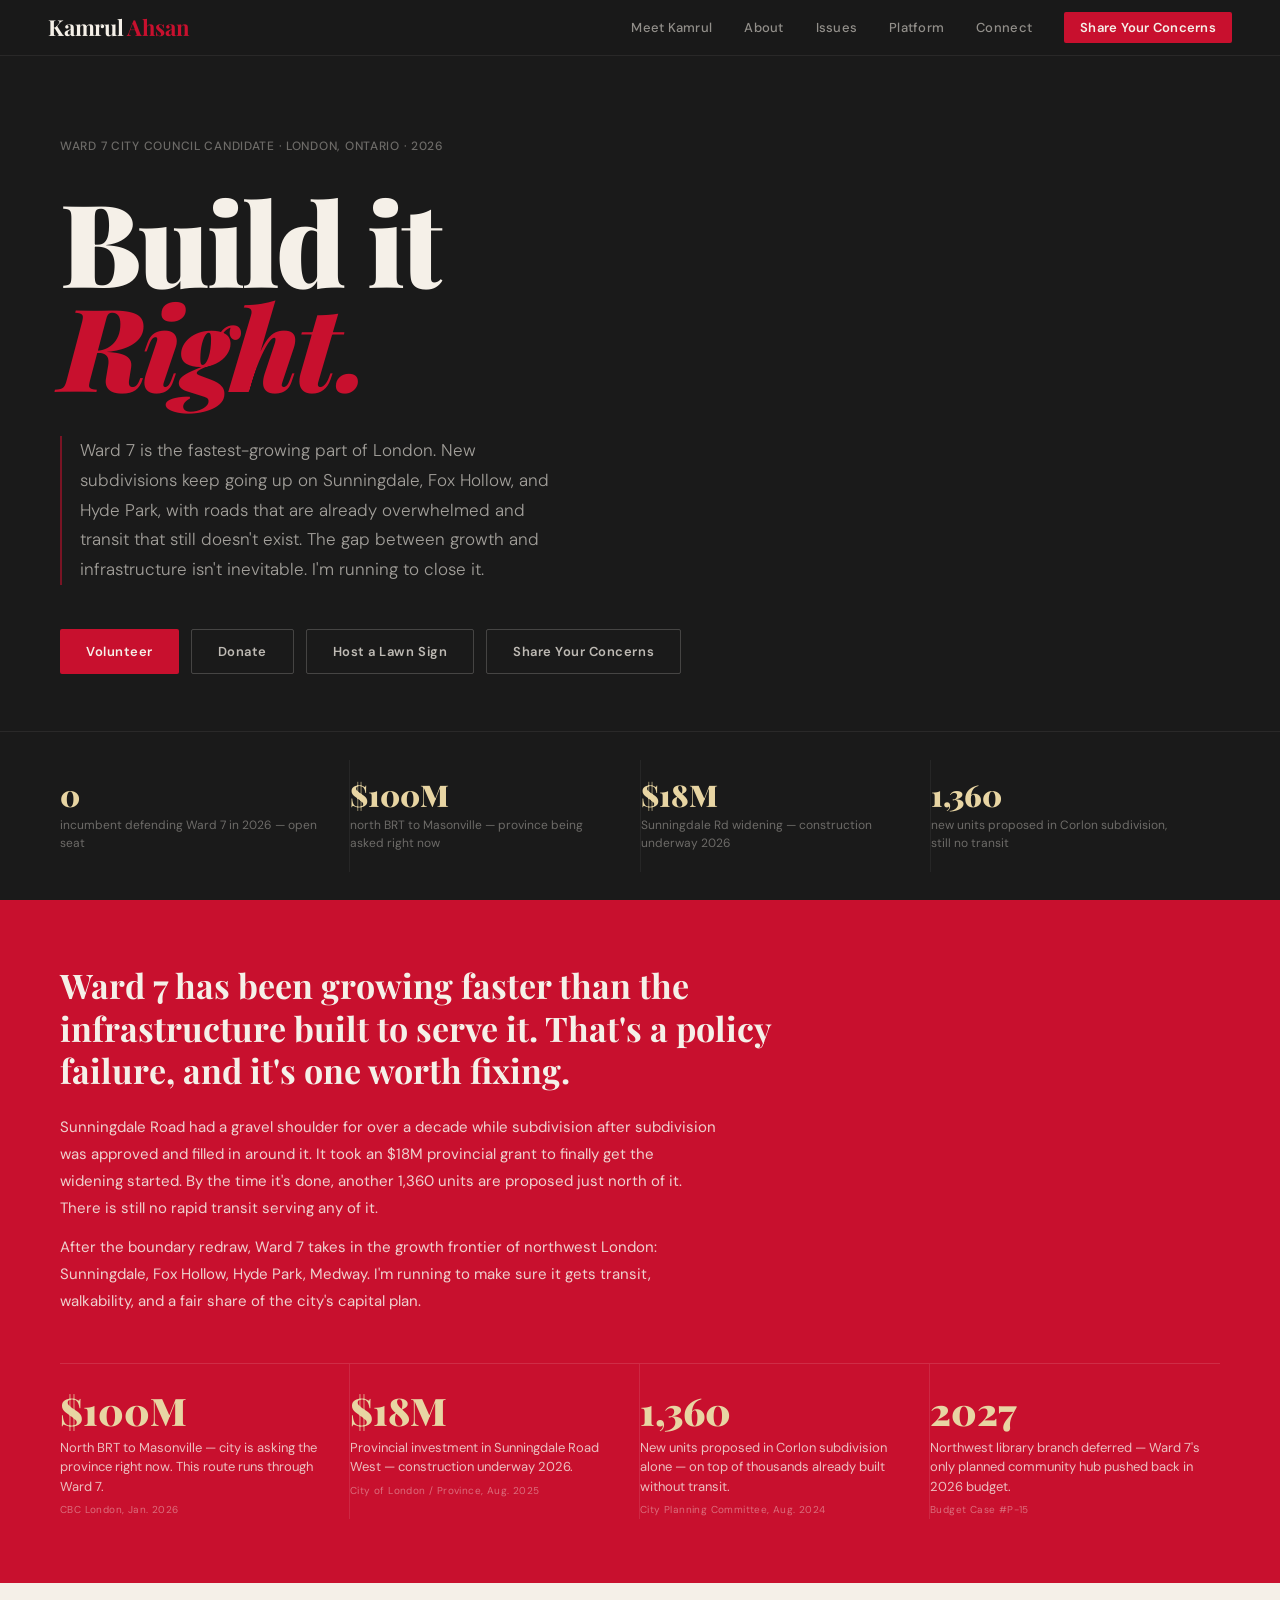
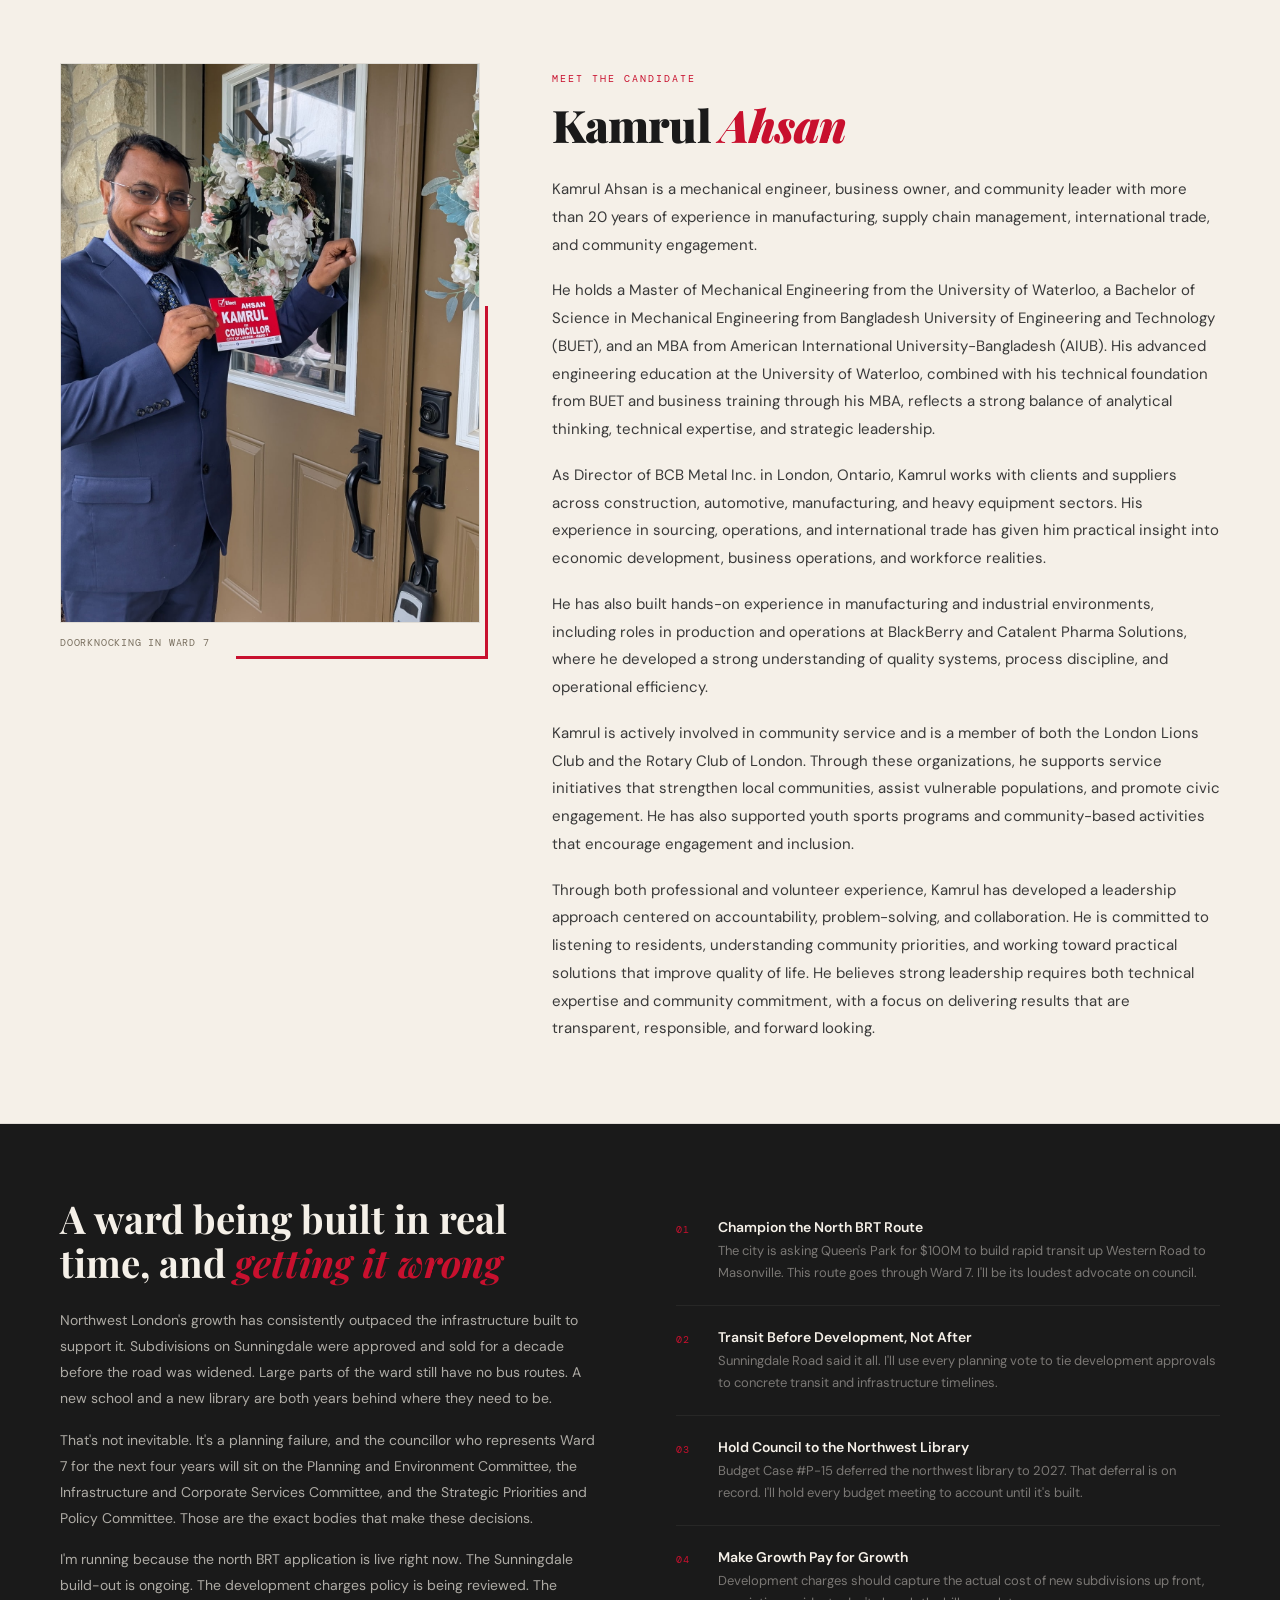
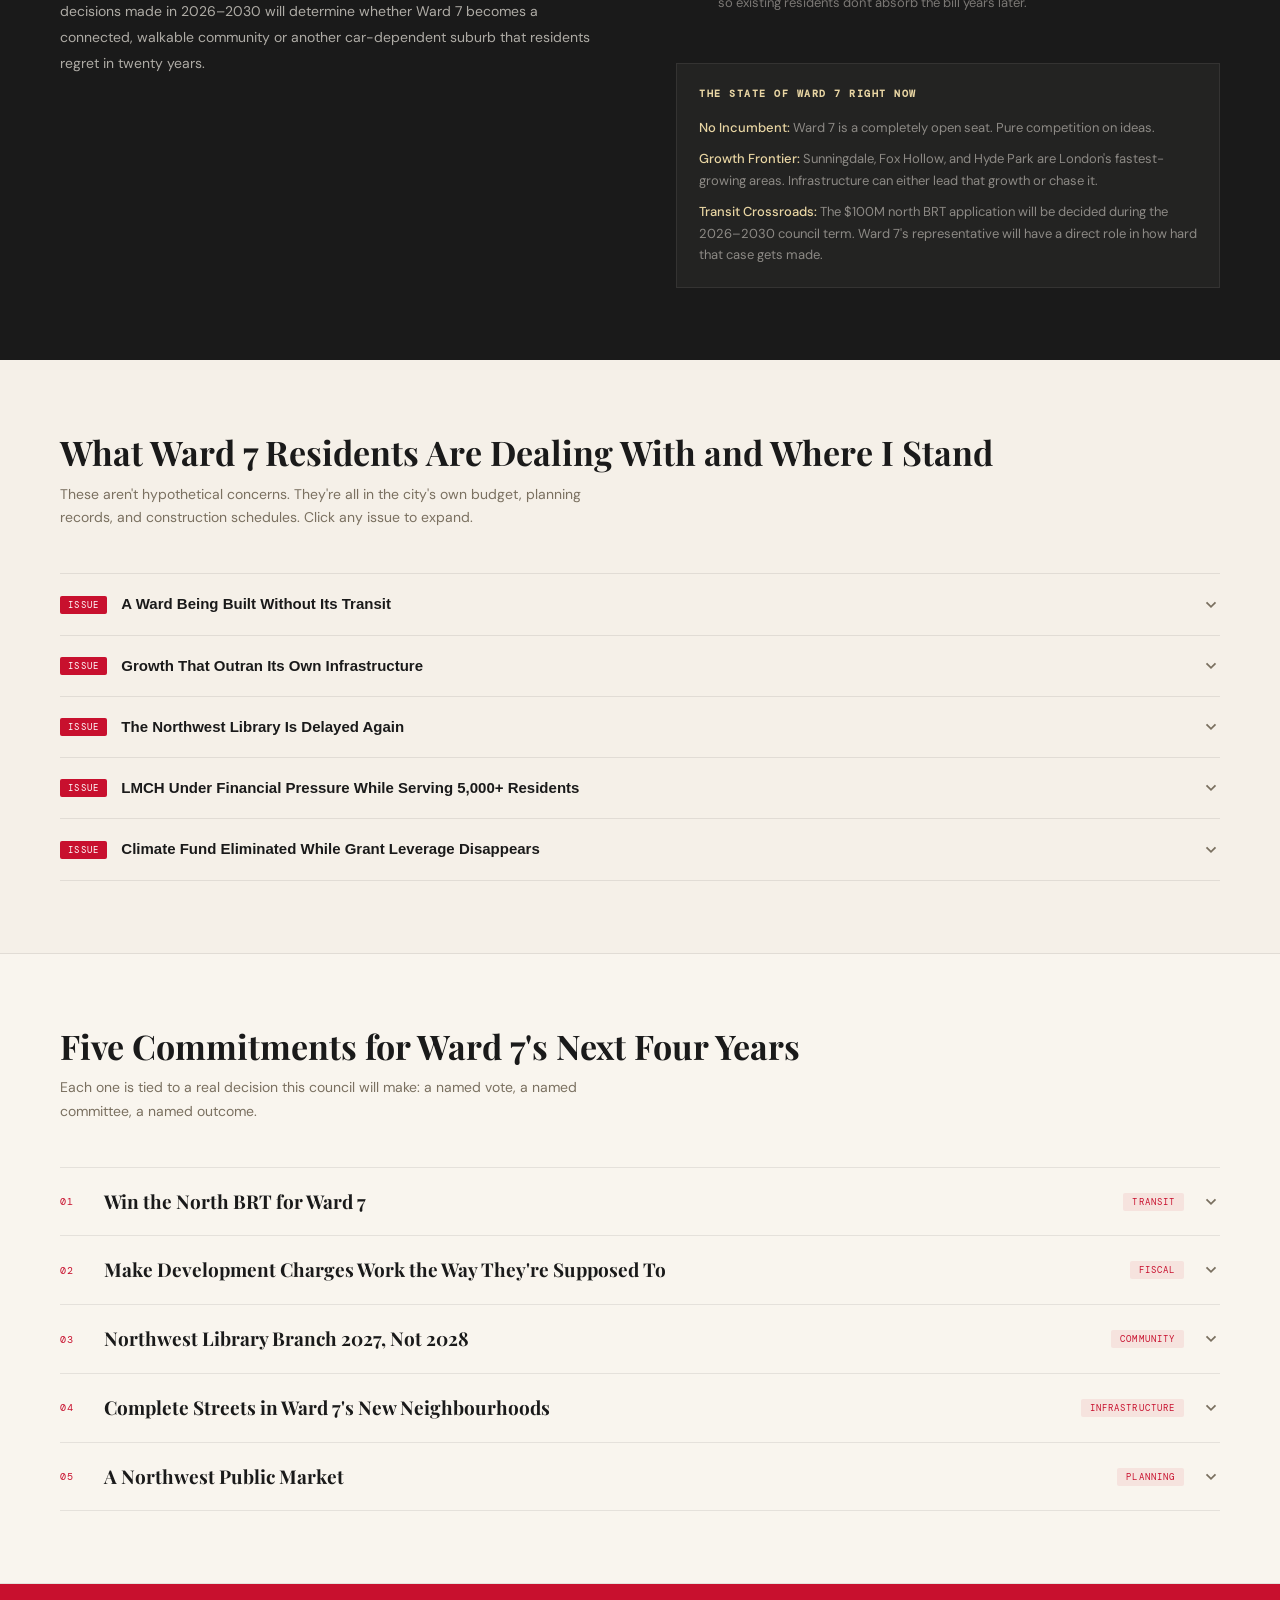
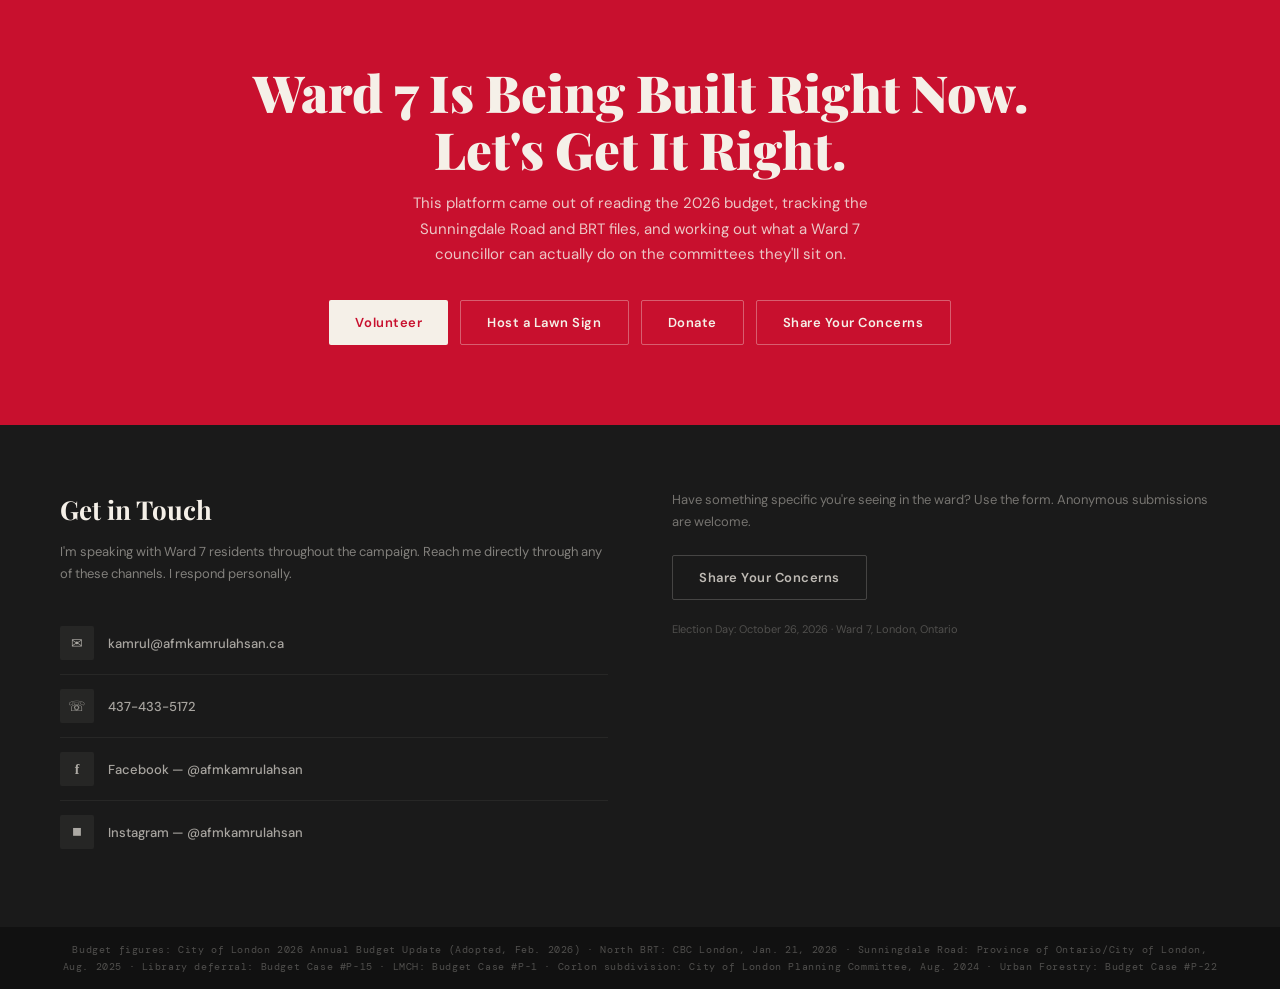
==== commit e4b66ef5: "Update index.html" ====
--- a/index.html
+++ b/index.html
@@ -1029,7 +1029,7 @@
         <p>He holds a Master of Mechanical Engineering from the University of Waterloo, a Bachelor of Science in Mechanical Engineering from Bangladesh University of Engineering and Technology (BUET), and an MBA from American International University-Bangladesh (AIUB). His advanced engineering education at the University of Waterloo, combined with his technical foundation from BUET and business training through his MBA, reflects a strong balance of analytical thinking, technical expertise, and strategic leadership.</p>
         <p>As Director of BCB Metal Inc. in London, Ontario, Kamrul works with clients and suppliers across construction, automotive, manufacturing, and heavy equipment sectors. His experience in sourcing, operations, and international trade has given him practical insight into economic development, business operations, and workforce realities.</p>
         <p>He has also built hands-on experience in manufacturing and industrial environments, including roles in production and operations at BlackBerry and Catalent Pharma Solutions, where he developed a strong understanding of quality systems, process discipline, and operational efficiency.</p>
-        <p>Kamrul is actively involved in community service and is a member of Lions Club International, contributing to service initiatives that support vulnerable populations and strengthen local communities. He has also supported youth sports programs and community-based activities that encourage engagement and inclusion.</p>
+        <p>Kamrul is actively involved in community service and is a member of both the London Lions Club and the Rotary Club of London. Through these organizations, he supports service initiatives that strengthen local communities, assist vulnerable populations, and promote civic engagement. He has also supported youth sports programs and community-based activities that encourage engagement and inclusion.</p>
         <p>Through both professional and volunteer experience, Kamrul has developed a leadership approach centered on accountability, problem-solving, and collaboration. He is committed to listening to residents, understanding community priorities, and working toward practical solutions that improve quality of life. He believes strong leadership requires both technical expertise and community commitment, with a focus on delivering results that are transparent, responsible, and forward looking.</p>
       </div>
     </div>
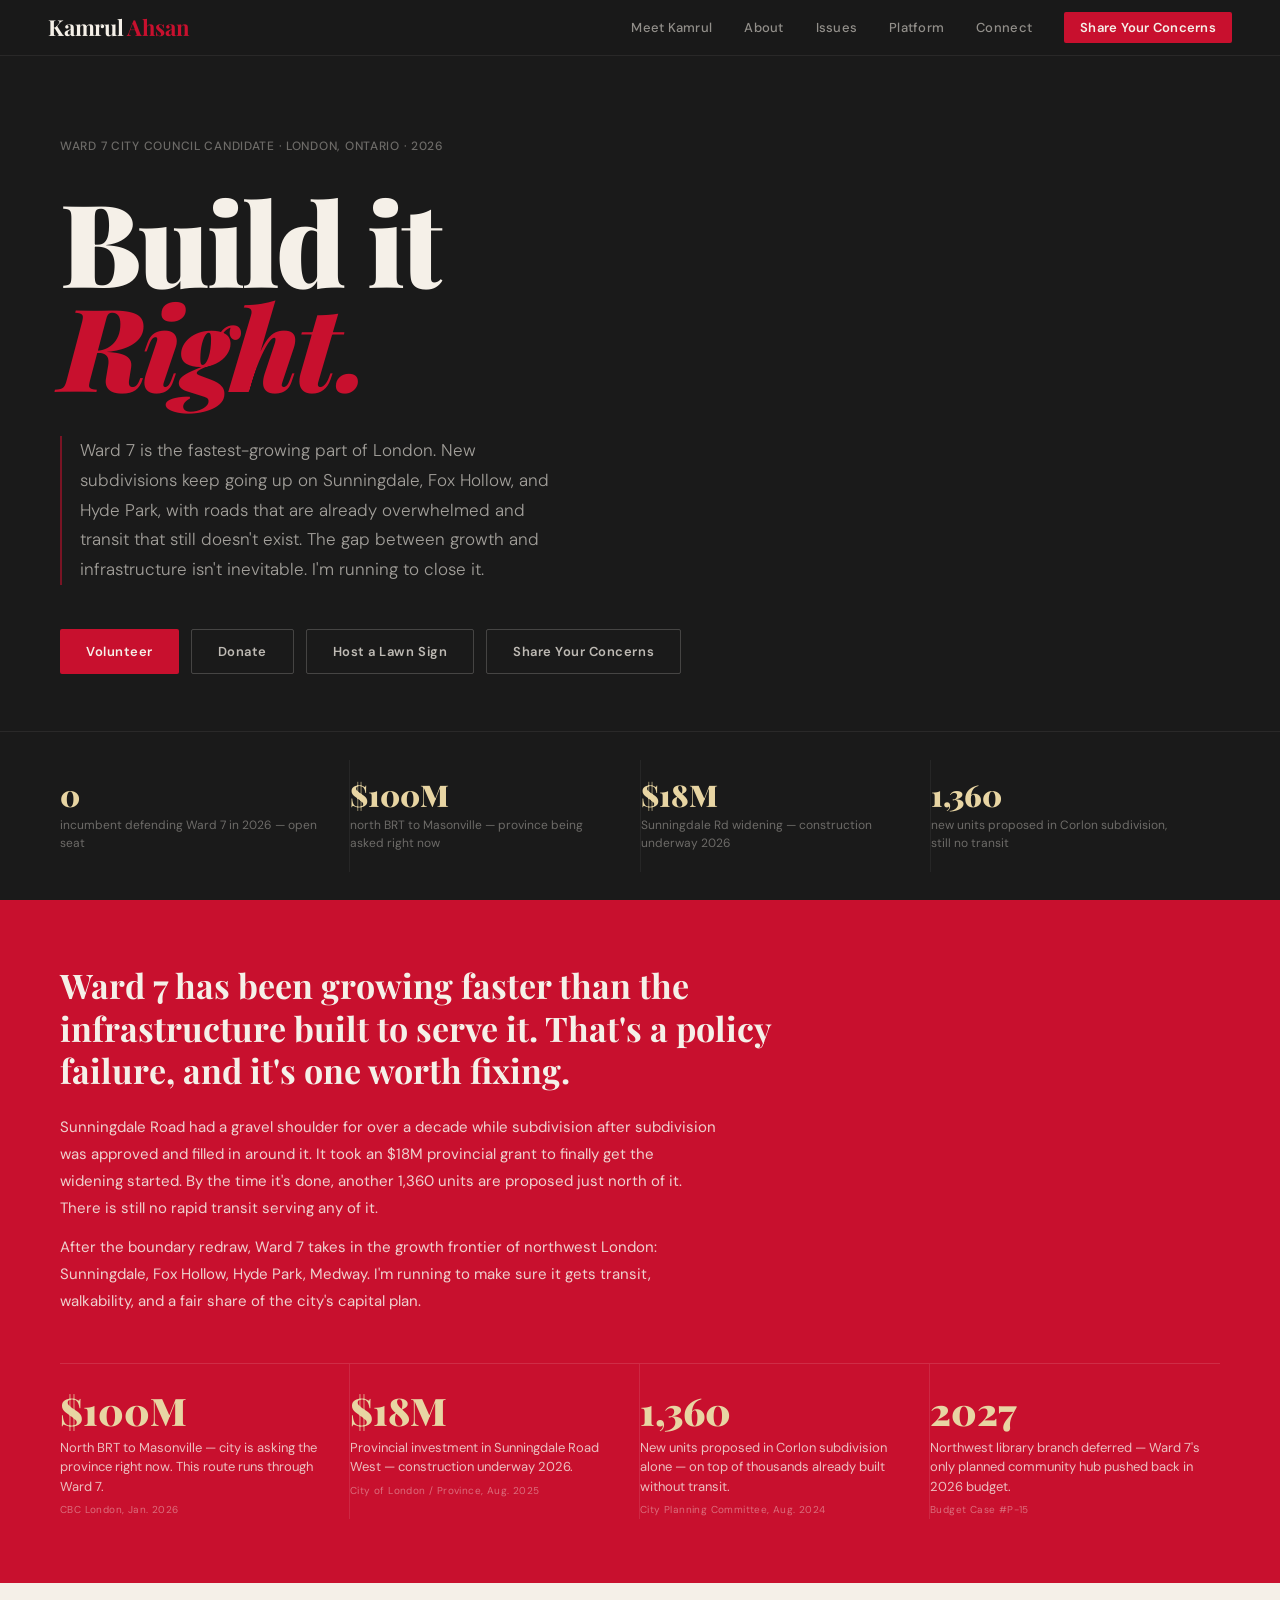
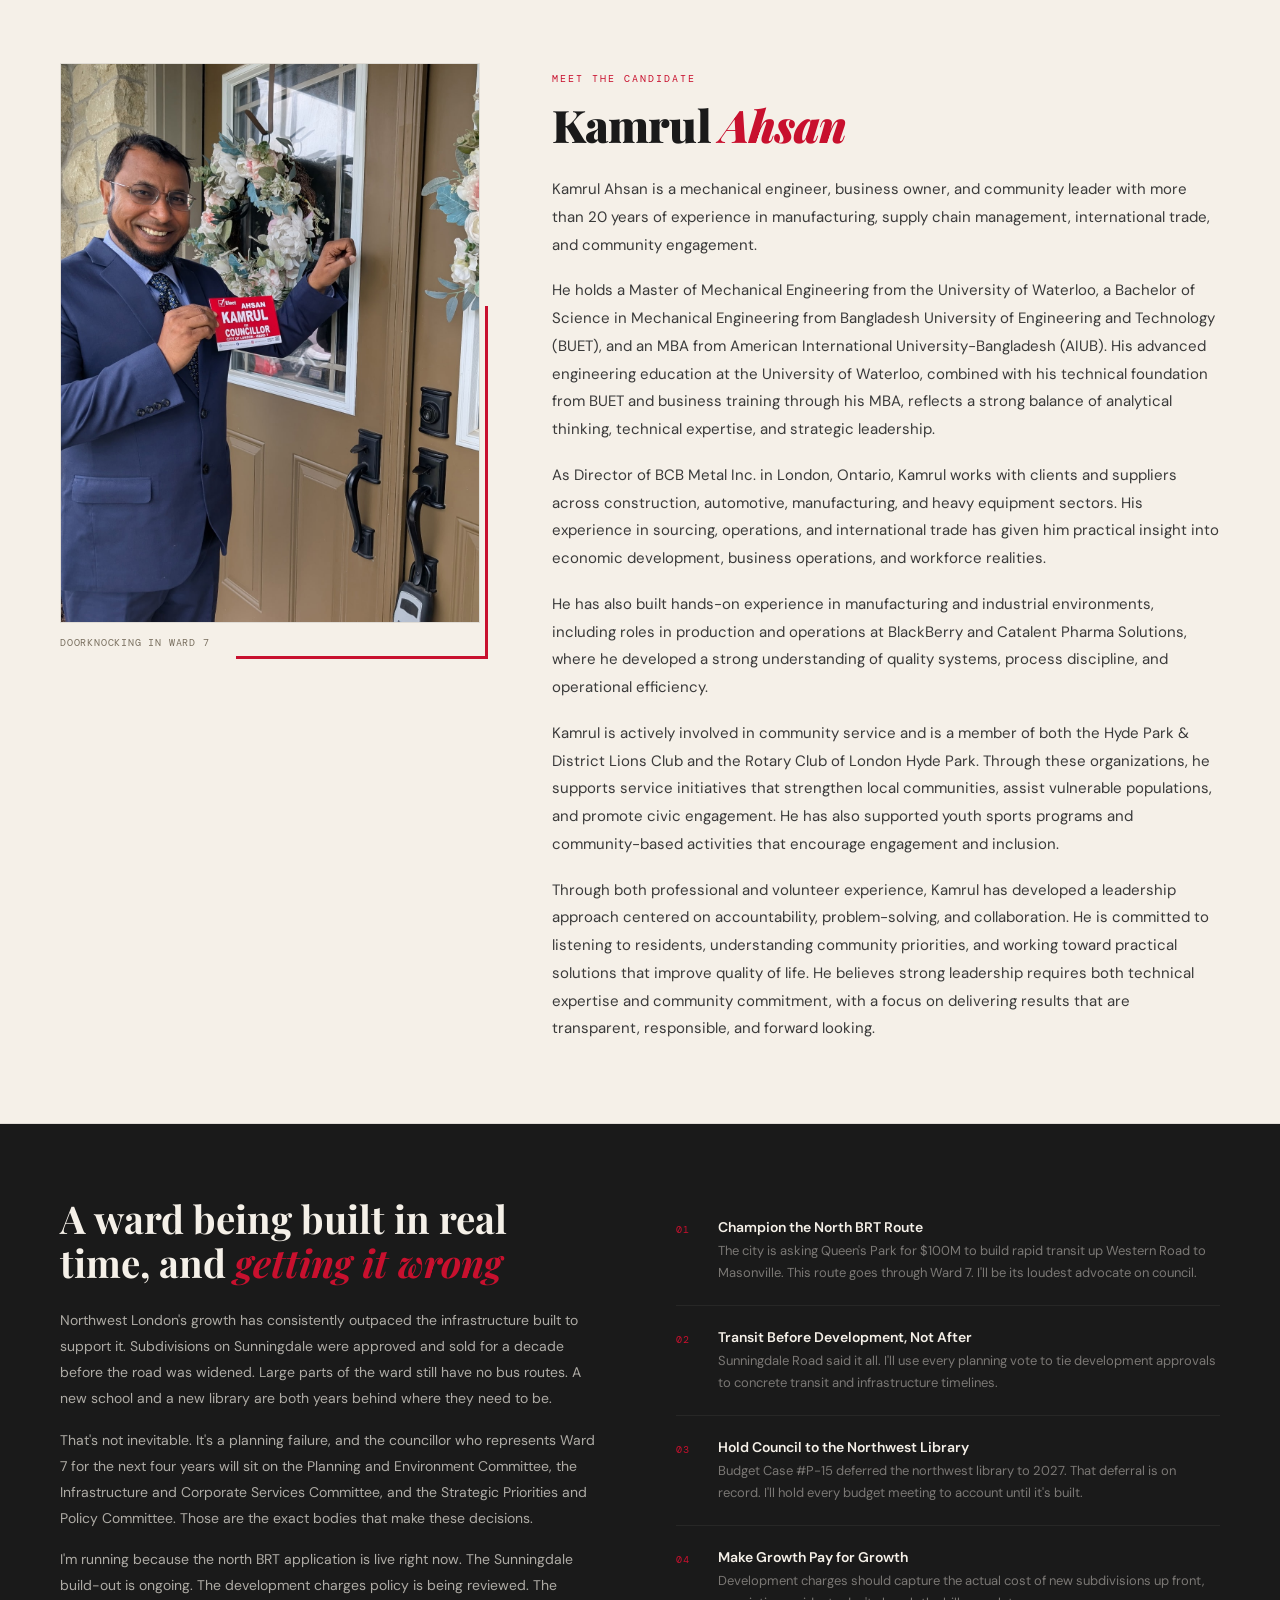
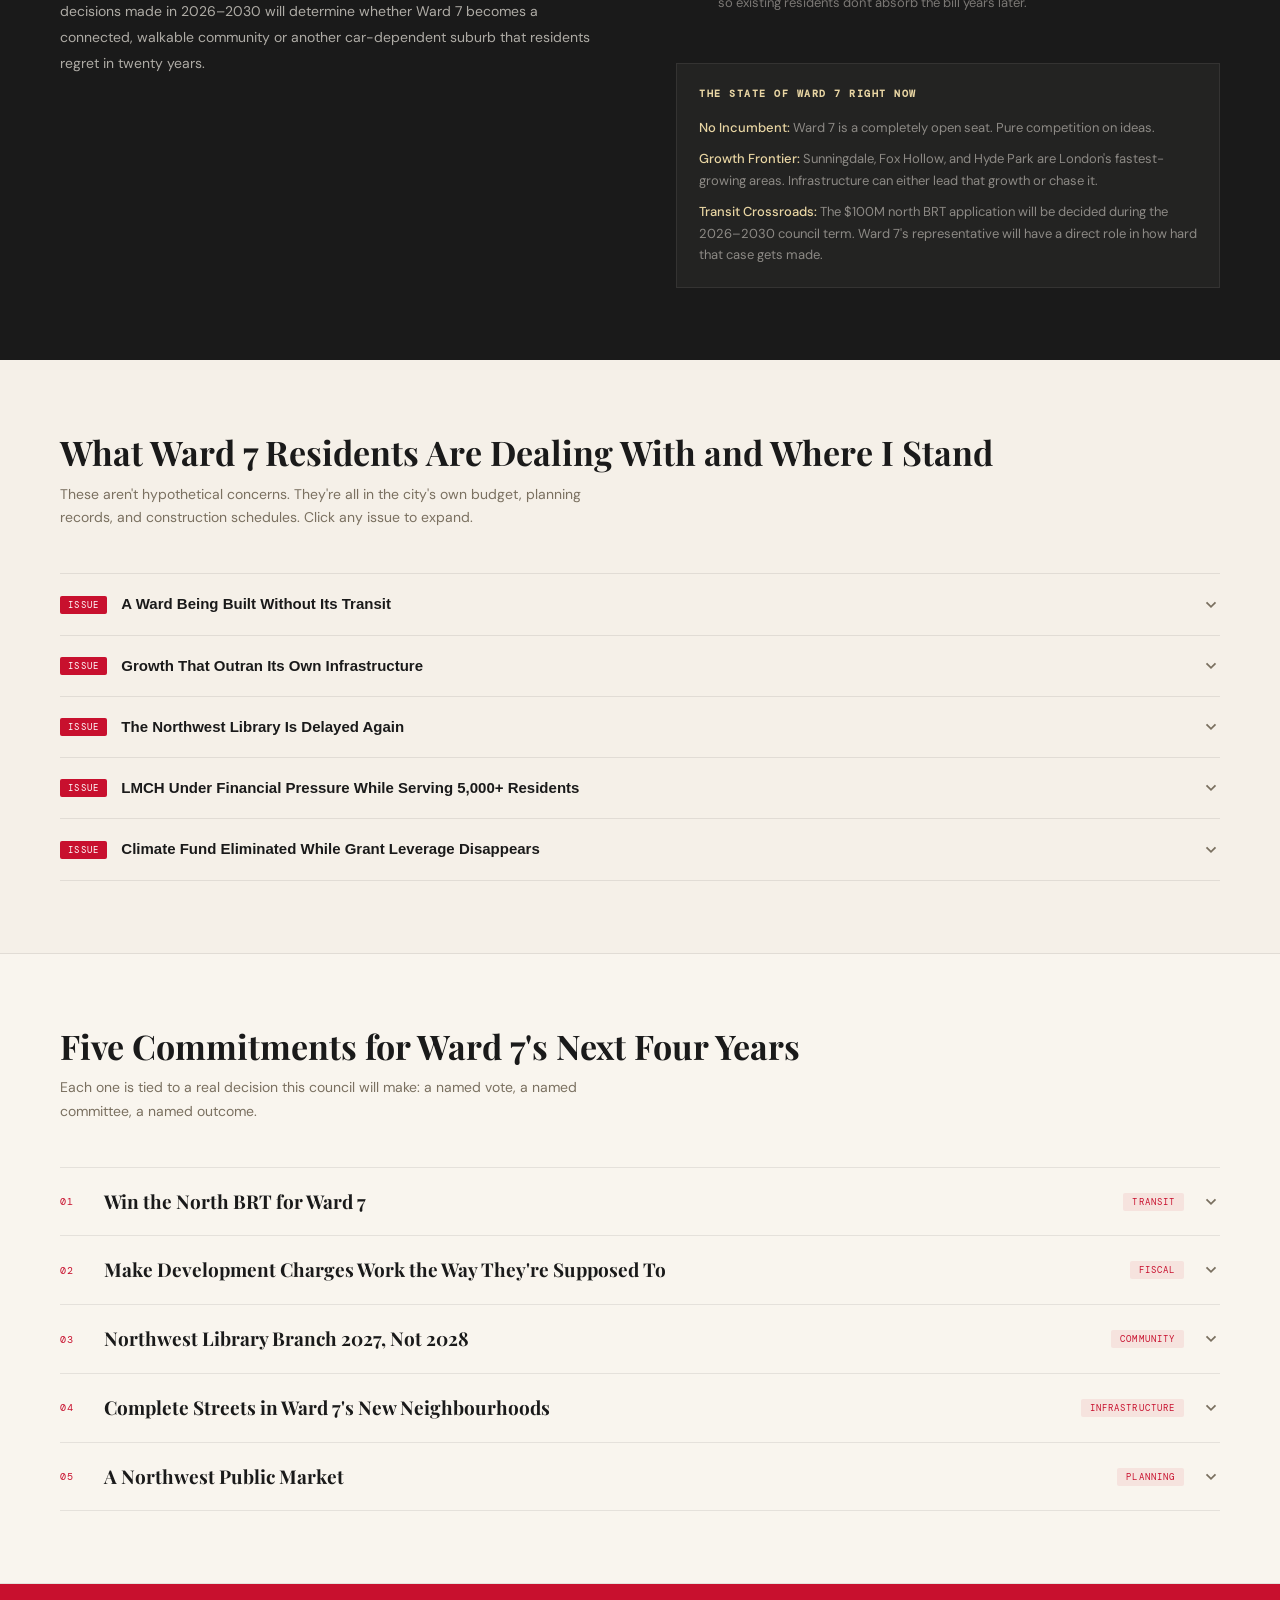
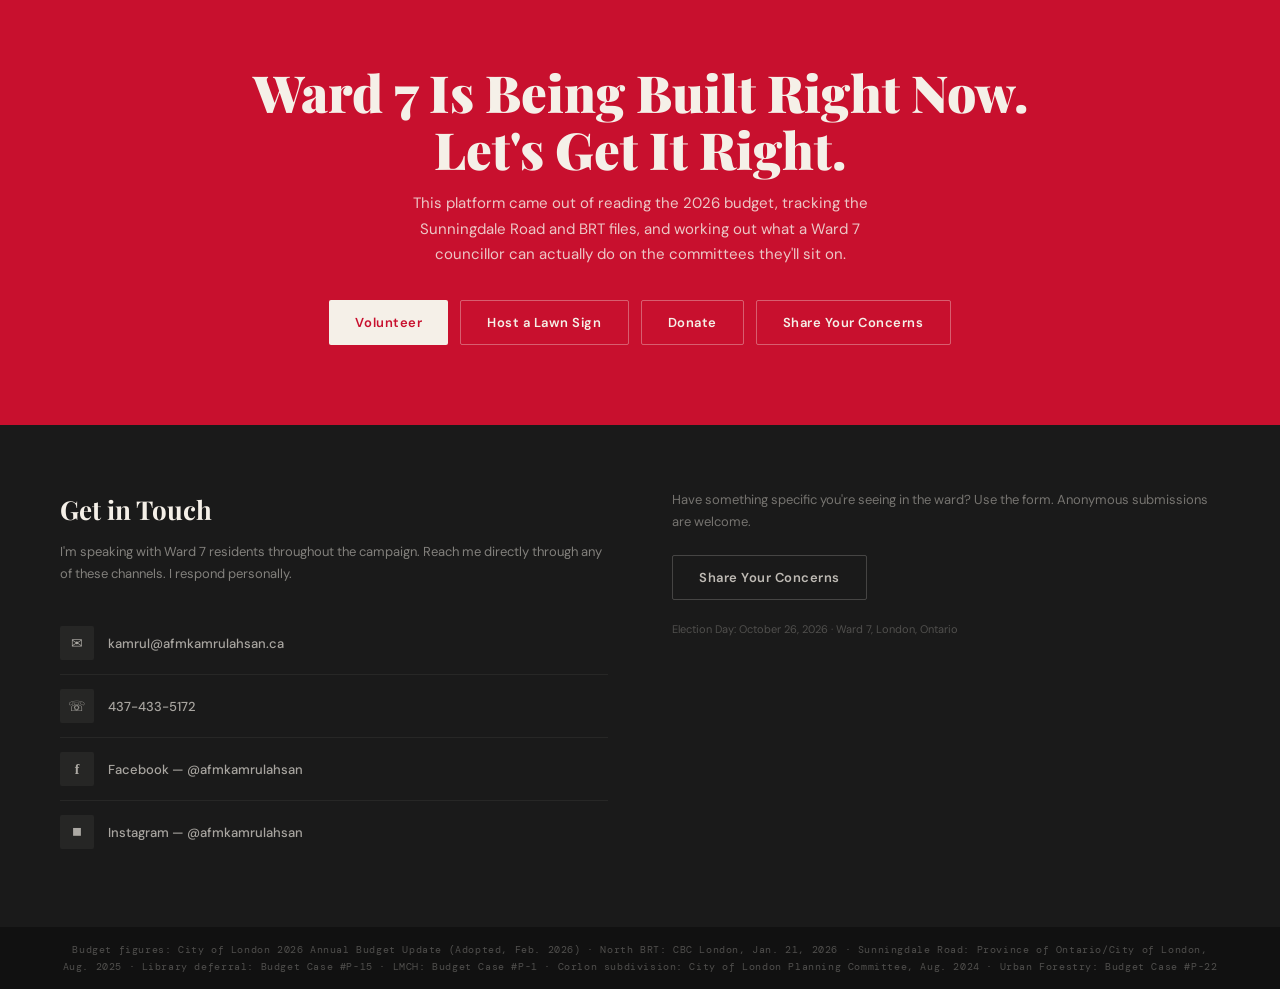
==== commit e7acaa17: "Update index.html" ====
--- a/index.html
+++ b/index.html
@@ -1029,7 +1029,7 @@
         <p>He holds a Master of Mechanical Engineering from the University of Waterloo, a Bachelor of Science in Mechanical Engineering from Bangladesh University of Engineering and Technology (BUET), and an MBA from American International University-Bangladesh (AIUB). His advanced engineering education at the University of Waterloo, combined with his technical foundation from BUET and business training through his MBA, reflects a strong balance of analytical thinking, technical expertise, and strategic leadership.</p>
         <p>As Director of BCB Metal Inc. in London, Ontario, Kamrul works with clients and suppliers across construction, automotive, manufacturing, and heavy equipment sectors. His experience in sourcing, operations, and international trade has given him practical insight into economic development, business operations, and workforce realities.</p>
         <p>He has also built hands-on experience in manufacturing and industrial environments, including roles in production and operations at BlackBerry and Catalent Pharma Solutions, where he developed a strong understanding of quality systems, process discipline, and operational efficiency.</p>
-        <p>Kamrul is actively involved in community service and is a member of both the London Lions Club and the Rotary Club of London. Through these organizations, he supports service initiatives that strengthen local communities, assist vulnerable populations, and promote civic engagement. He has also supported youth sports programs and community-based activities that encourage engagement and inclusion.</p>
+        <p>Kamrul is actively involved in community service and is a member of both the Hyde Park & District Lions Club and the Rotary Club of London Hyde Park. Through these organizations, he supports service initiatives that strengthen local communities, assist vulnerable populations, and promote civic engagement. He has also supported youth sports programs and community-based activities that encourage engagement and inclusion.</p>
         <p>Through both professional and volunteer experience, Kamrul has developed a leadership approach centered on accountability, problem-solving, and collaboration. He is committed to listening to residents, understanding community priorities, and working toward practical solutions that improve quality of life. He believes strong leadership requires both technical expertise and community commitment, with a focus on delivering results that are transparent, responsible, and forward looking.</p>
       </div>
     </div>
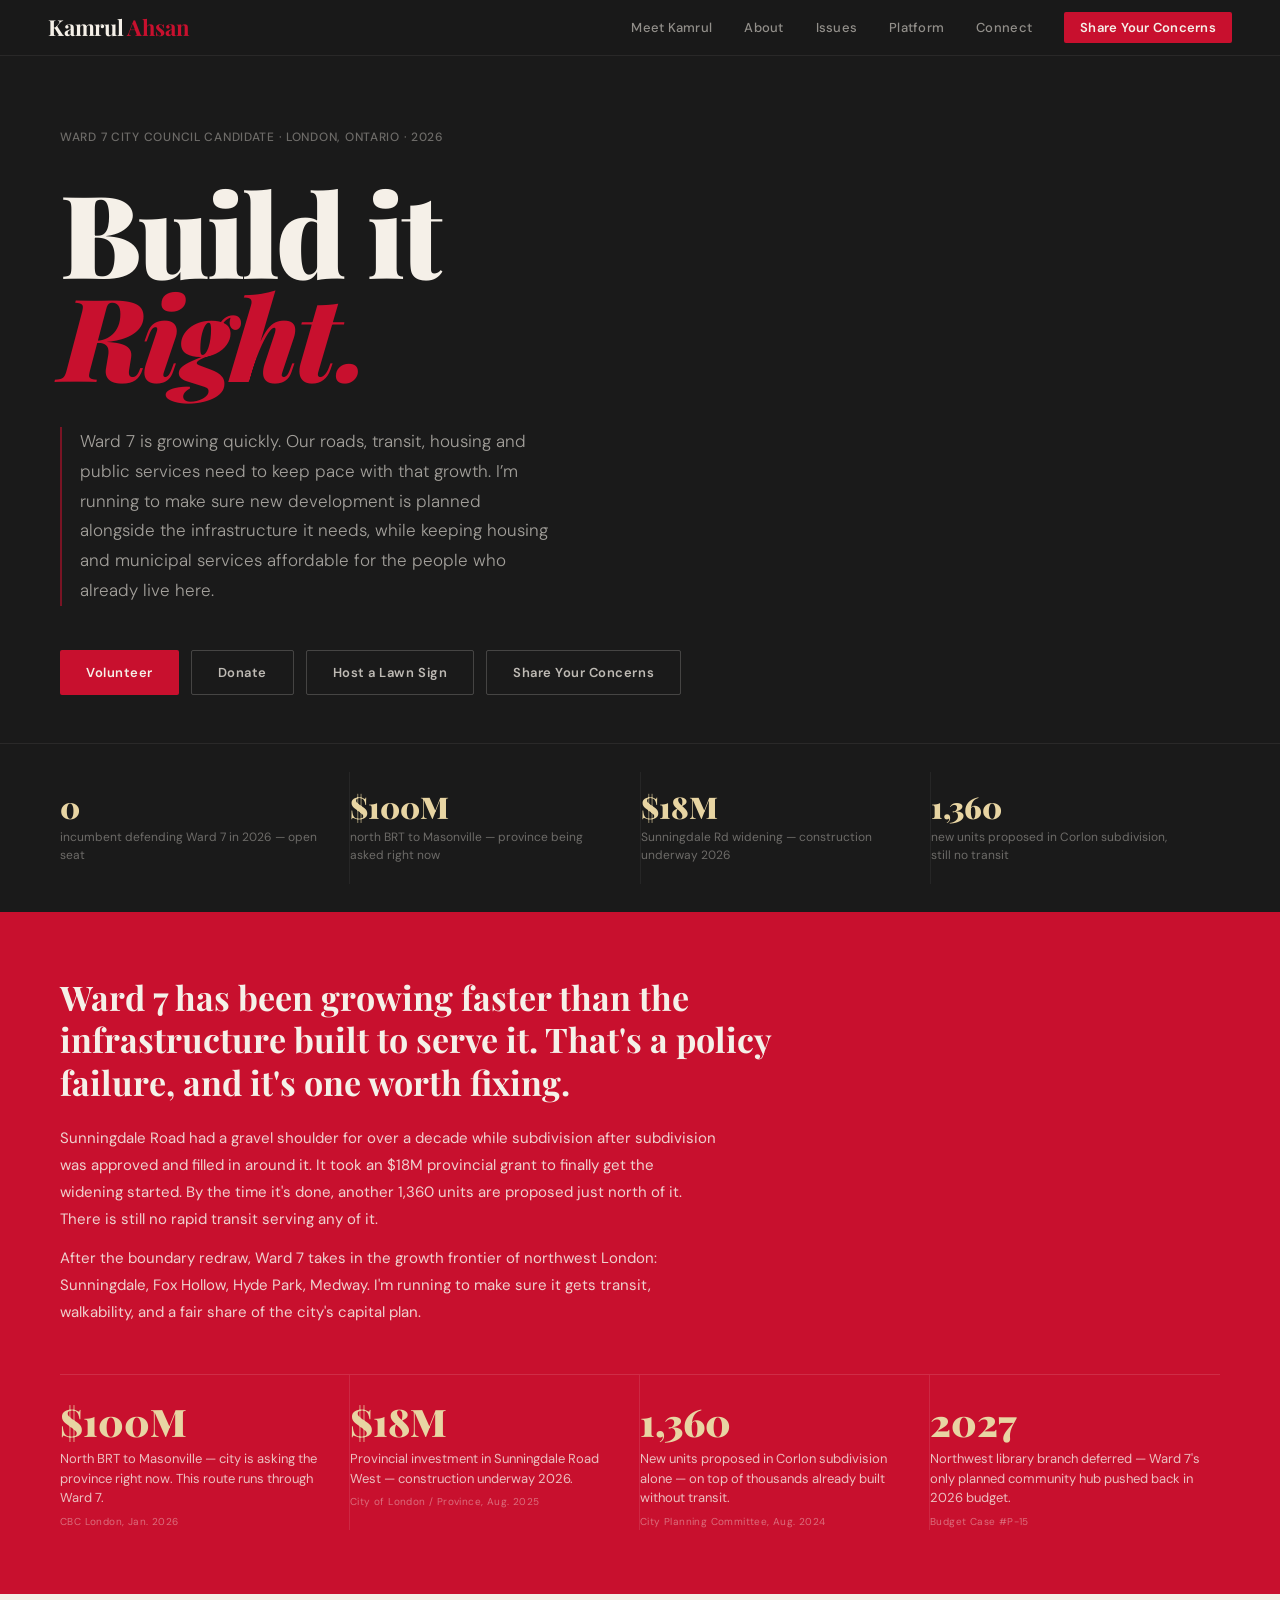
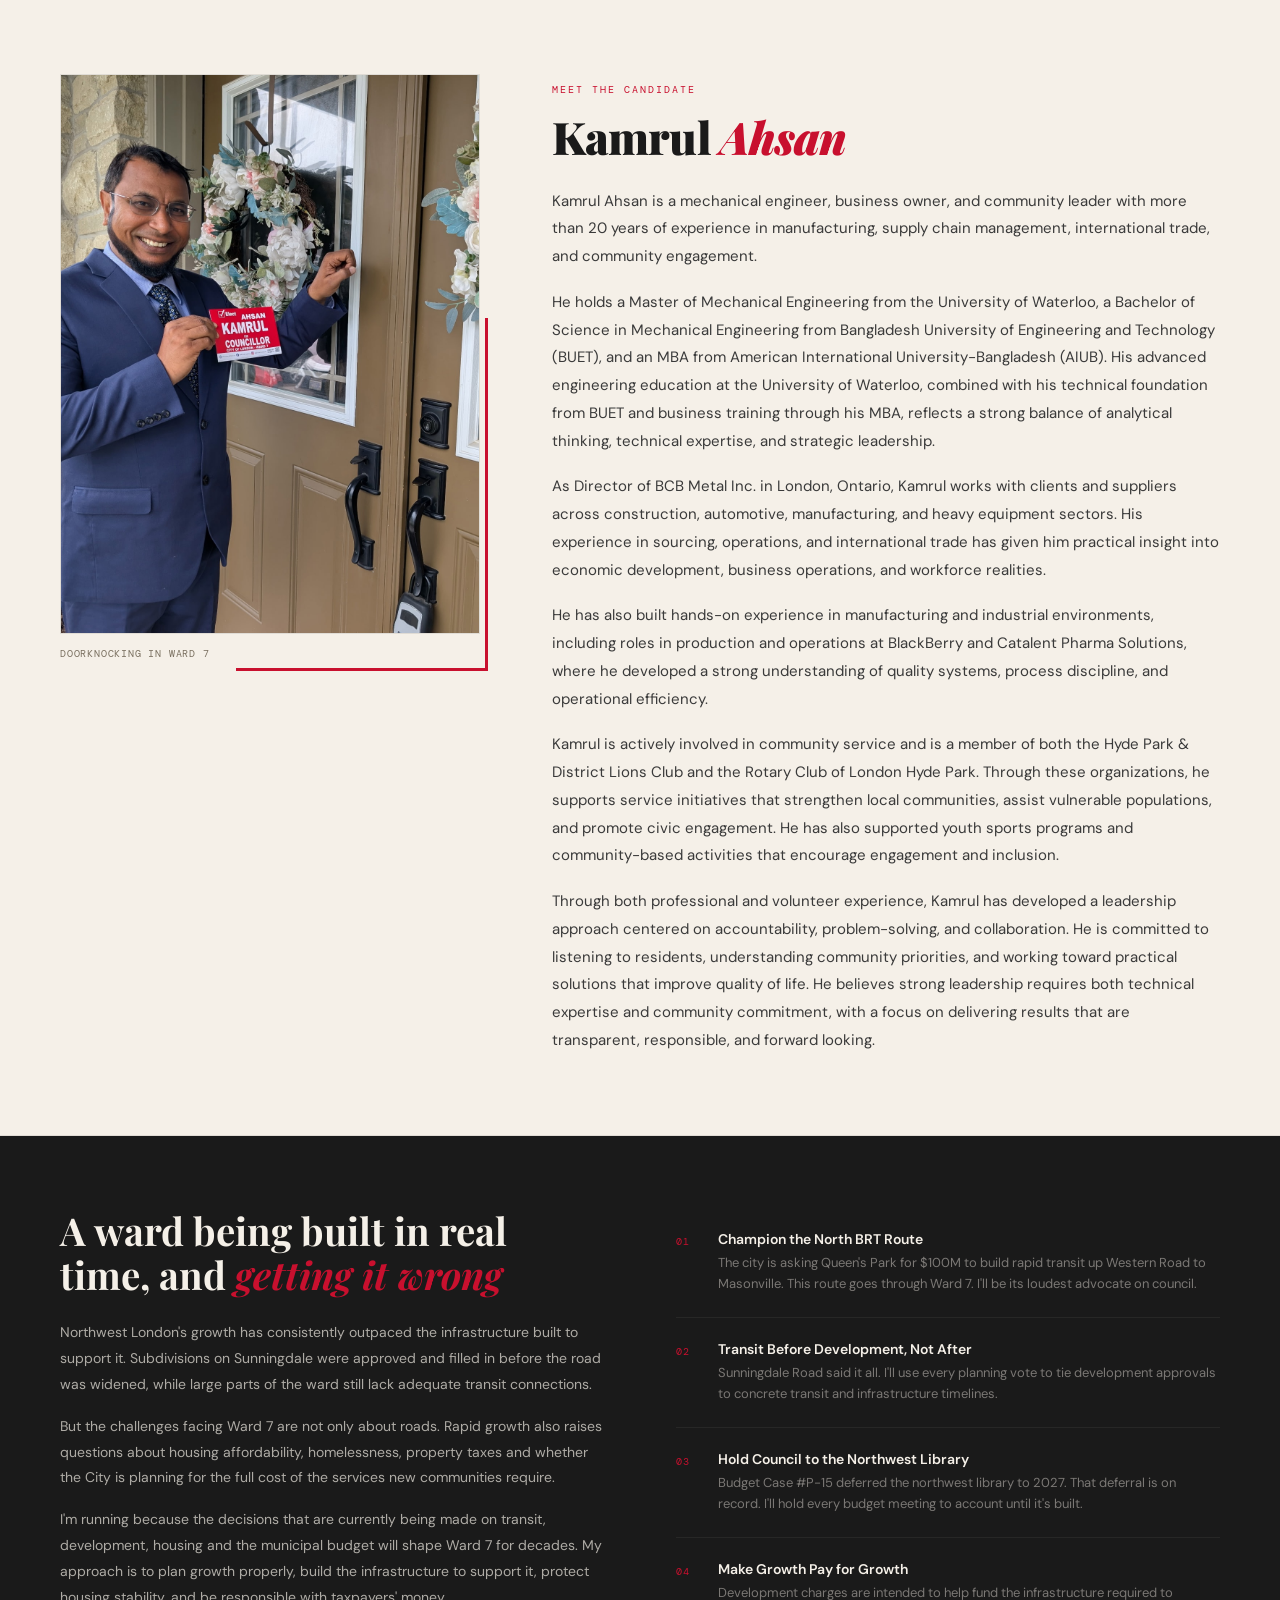
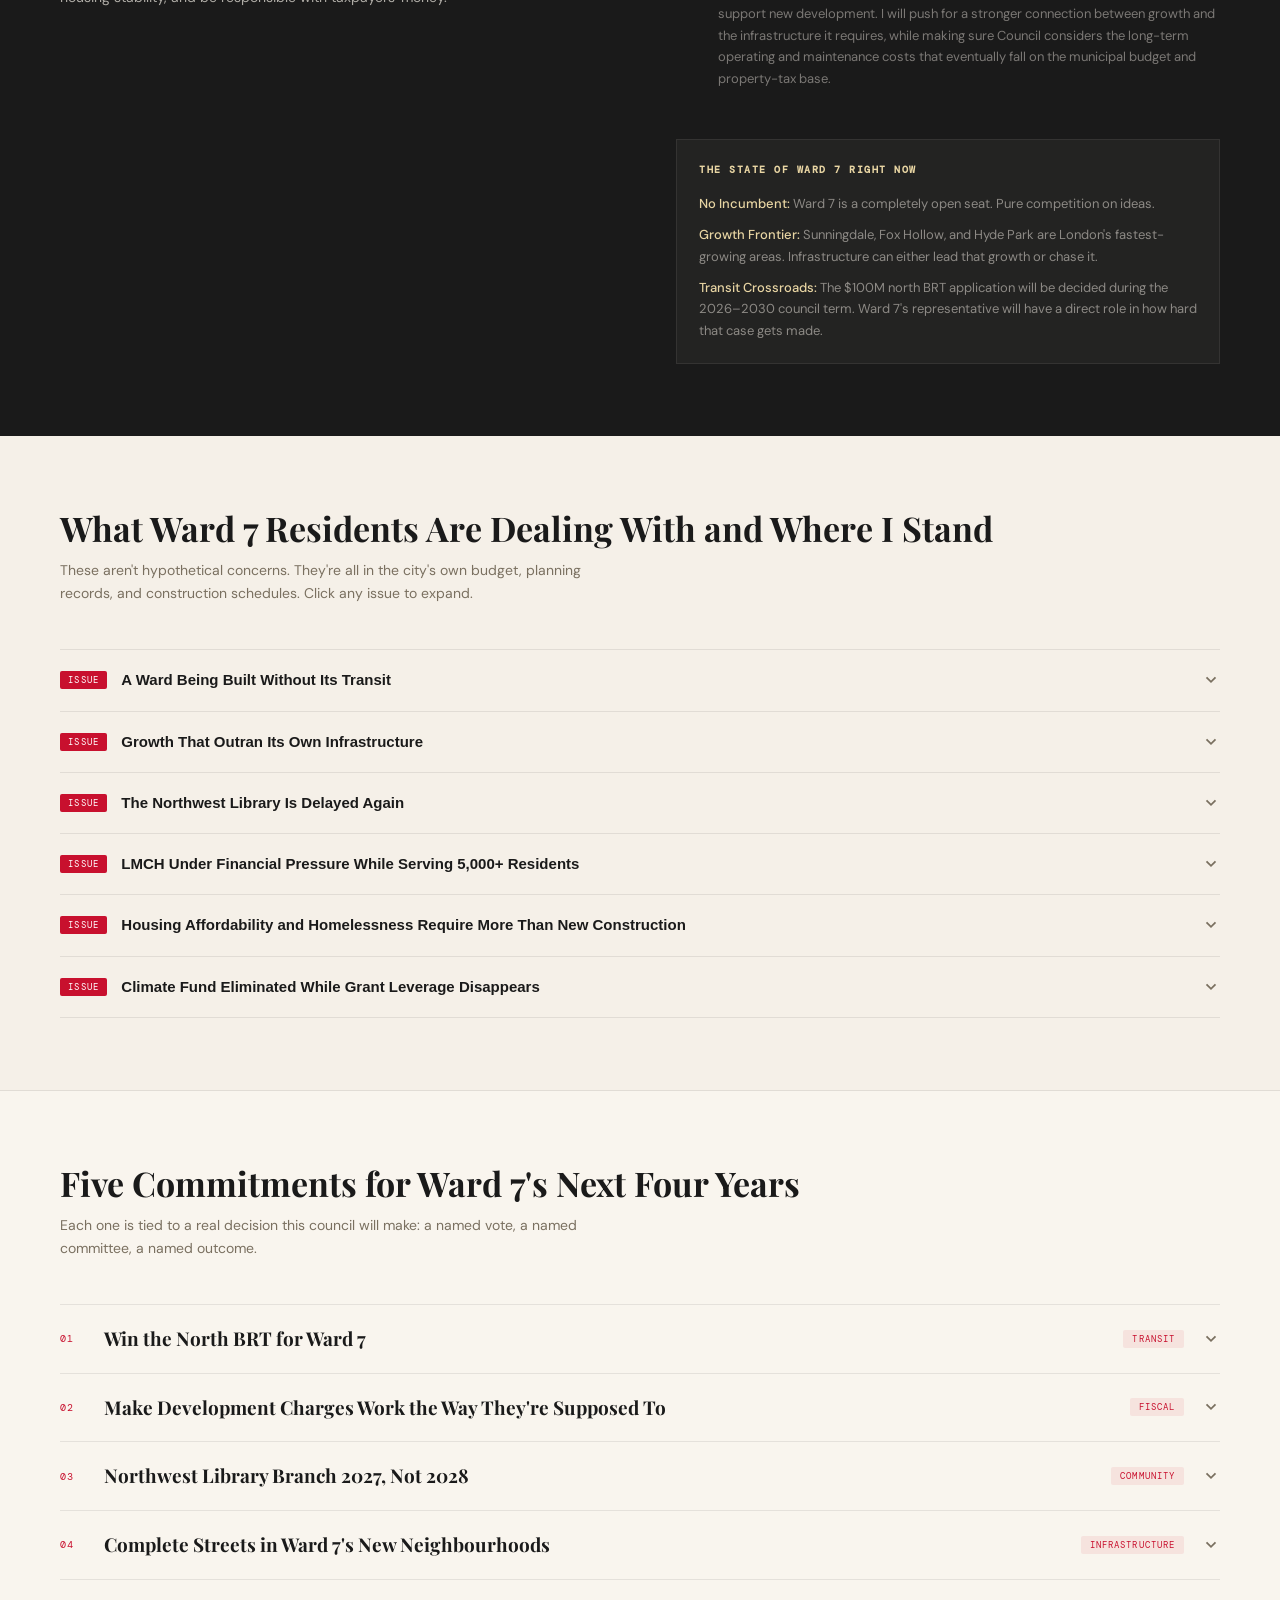
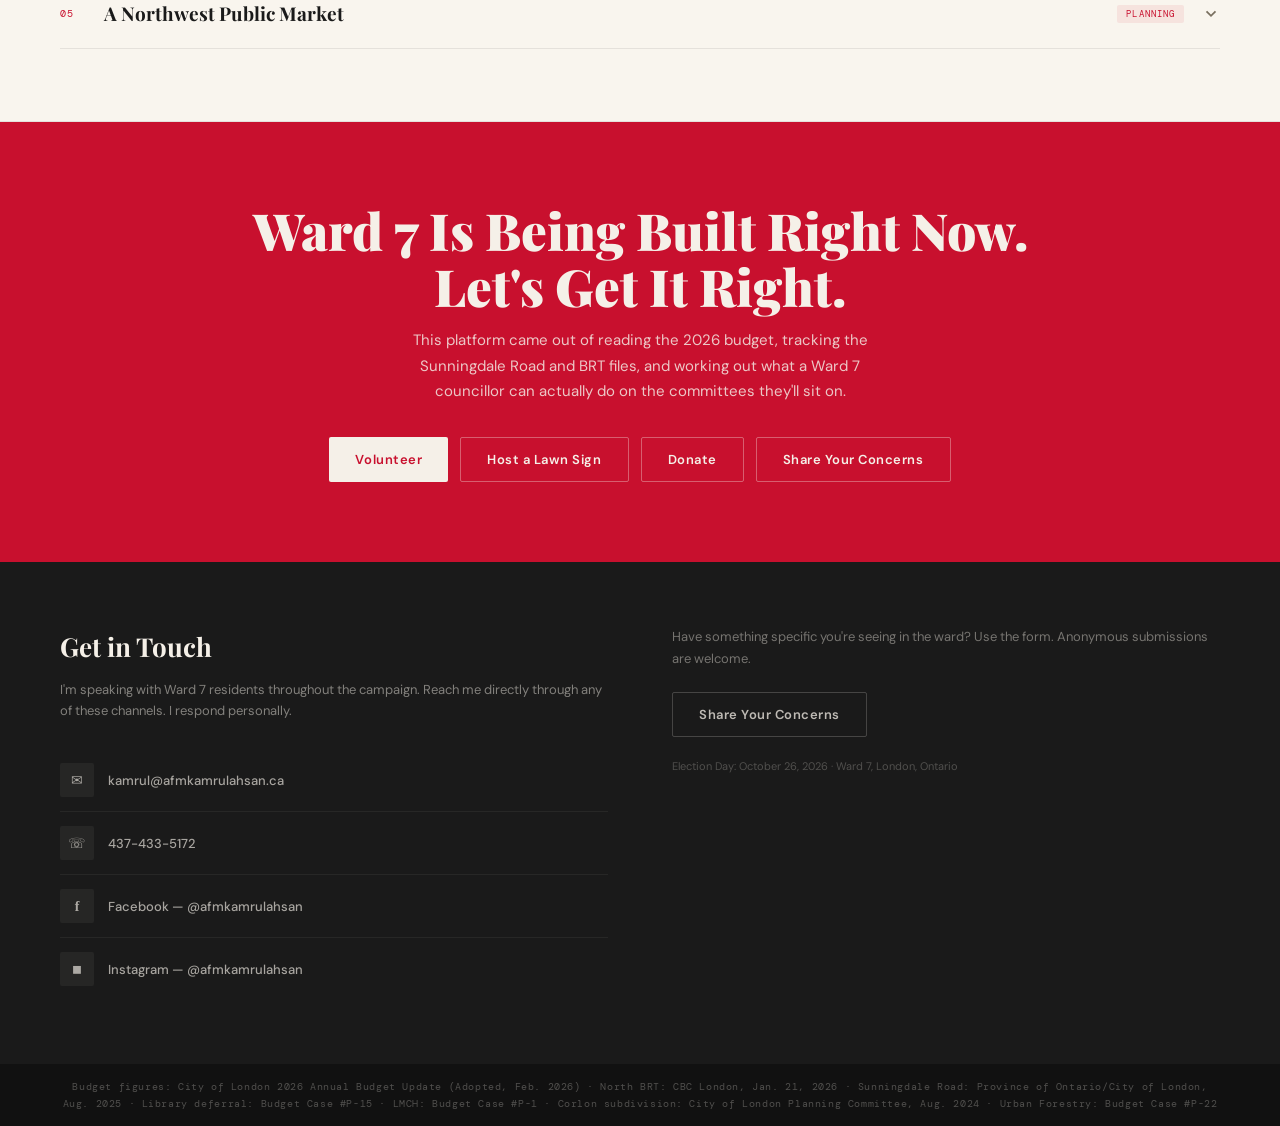
==== commit 01586716: "Update index.html" ====
--- a/index.html
+++ b/index.html
@@ -947,7 +947,8 @@
       Build it<em>Right.</em>
     </h1>
     <p class="hero-tagline">
-      Ward 7 is the fastest-growing part of London. New subdivisions keep going up on Sunningdale, Fox Hollow, and Hyde Park, with roads that are already overwhelmed and transit that still doesn't exist. The gap between growth and infrastructure isn't inevitable. I'm running to close it.
+      Ward 7 is growing quickly. Our roads, transit, housing and public services need to keep pace with that growth. I’m running to make sure new development is planned alongside the infrastructure it needs, while keeping housing and municipal services affordable for the people who already live here.
+
     </p>
     <div class="hero-cta">
       <button class="btn btn-primary" onclick="openModal('modal-volunteer')">Volunteer</button>
@@ -1043,14 +1044,13 @@
     <div class="about-left">
       <h2>A ward being built in real time, and <em>getting it wrong</em></h2>
       <p>
-        Northwest London's growth has consistently outpaced the infrastructure built to support it. Subdivisions on Sunningdale were approved and sold for a decade before the road was widened. Large parts of the ward still have no bus routes. A new school and a new library are both years behind where they need to be.
+        Northwest London's growth has consistently outpaced the infrastructure built to support it. Subdivisions on Sunningdale were approved and filled in before the road was widened, while large parts of the ward still lack adequate transit connections.
       </p>
       <p>
-        That's not inevitable. It's a planning failure, and the councillor who represents Ward 7 for the next four years will sit on the Planning and Environment Committee, the Infrastructure and Corporate Services Committee, and the Strategic Priorities and Policy Committee. Those are the exact bodies that make these decisions.
+        But the challenges facing Ward 7 are not only about roads. Rapid growth also raises questions about housing affordability, homelessness, property taxes and whether the City is planning for the full cost of the services new communities require.
       </p>
       <p>
-        I'm running because the north BRT application is live right now. The Sunningdale build-out is ongoing. The development charges policy is being reviewed. The decisions made in 2026–2030 will determine whether Ward 7 becomes a connected, walkable community or another car-dependent suburb that residents regret in twenty years.
-      </p>
+        I'm running because the decisions that are currently being made on transit, development, housing and the municipal budget will shape Ward 7 for decades. My approach is to plan growth properly, build the infrastructure to support it, protect housing stability, and be responsible with taxpayers' money.      </p>
     </div>
 
     <div class="about-right">
@@ -1080,7 +1080,7 @@
           <div class="c-num">04</div>
           <div class="c-text">
             <h4>Make Growth Pay for Growth</h4>
-            <p>Development charges should capture the actual cost of new subdivisions up front, so existing residents don't absorb the bill years later.</p>
+            <p>Development charges are intended to help fund the infrastructure required to support new development. I will push for a stronger connection between growth and the infrastructure it requires, while making sure Council considers the long-term operating and maintenance costs that eventually fall on the municipal budget and property-tax base.</p>
           </div>
         </div>
       </div>
@@ -1183,14 +1183,37 @@
         <div class="issue-cols">
           <div class="i-col col-issue">
             <div class="i-col-label">Issue</div>
-            <h4>LMCH Under Financial Pressure</h4>
-            <p>London and Middlesex Community Housing, which houses over 5,000 residents citywide, is being squeezed by rising property taxes. Its 2023 base property tax cost alone was $5.4 million. Without adequate support, LMCH has deferred hiring and delayed maintenance. The 2026 allocation of $641,000 doesn't close the gap.</p>
+            <h4>Community Housing Under Financial Strain</h4>
+            <p>A February 2026 City staff report found that 43% of housing providers in the Service Manager area did not generate and retain enough cash to cover short-term debts, while 25% had future survival identified as being at significant risk. Council subsequently directed staff to provide more detailed information on the affected providers, units, timelines and funding needs. Community housing cannot be treated as an afterthought. Protecting existing affordable units and addressing financial problems before they become crises is part of maintaining London's affordable housing supply.</p>
             <div class="src">Budget Case #P-1</div>
           </div>
           <div class="i-col col-pos">
             <div class="i-col-label">My Position</div>
-            <h4>Stable LMCH Funding is the Most Direct Lever on Housing</h4>
-            <p>A city councillor can't build housing, but they can fight to ensure the organization that already houses 5,000 low-income Londoners doesn't deteriorate. I'll advocate for LMCH funding tied to actual property tax cost increases rather than a flat supplement that erodes annually. Deferred maintenance in social housing always costs more in the long run.</p>
+            <h4>Protect Community Housing and Prevent Deterioration</h4>
+            <p>I would support stable municipal support for community housing while Council gets a clear picture of the providers and units most at risk. The City should identify where intervention is needed first and address maintenance and operating pressures before they result in the loss or deterioration of affordable housing.</p>
+          </div>
+        </div>
+      </div>
+    </div>
+
+        <div class="issue-pair" id="ip-6">
+      <button class="issue-trigger" onclick="toggleEl('ip-6')">
+        <span class="i-badge">Issue</span>
+        <span class="issue-title">Housing Affordability and Homelessness Require More Than New Construction</span>
+        <svg class="chevron" viewBox="0 0 20 20" fill="none" stroke="currentColor" stroke-width="2"><path d="M5 7l5 5 5-5"/></svg>
+      </button>
+      <div class="issue-body">
+        <div class="issue-cols">
+          <div class="i-col col-issue">
+            <div class="i-col-label">Issue</div>
+            <h4>Housing Stability Requires Supply, Protection, and Prevention</h4>
+            <p>London's housing affordability and homelessness problems are connected. The City needs more housing, but building market-rate units alone will not solve the problem. We also need to protect existing affordable housing, expand affordable and non-market housing, and help people remain housed before they reach a crisis. People facing eviction or housing instability may also need income assistance, employment support, health services, or emergency financial help, and residents should not have to navigate disconnected systems on their own.</p>
+            <div class="src">Housing Stability Action Plan · Affordable and Community Housing Update</div>
+          </div>
+          <div class="i-col col-pos">
+            <div class="i-col-label">My Position</div>
+            <h4>Build More Housing and Prevent Homelessness Before Crisis</h4>
+            <p>I support continued expansion of housing supply, including duplexes, triplexes, fourplexes, and small apartment buildings where infrastructure and servicing can support them. But supply alone will not solve London's affordability crisis. We also need affordable, non-market, and supportive housing, preservation of existing affordable rental stock, and stronger homelessness prevention and service coordination. I would also support using City-owned land more strategically for non-profit, co-operative, community-land-trust, and Indigenous-led housing.</p>
           </div>
         </div>
       </div>
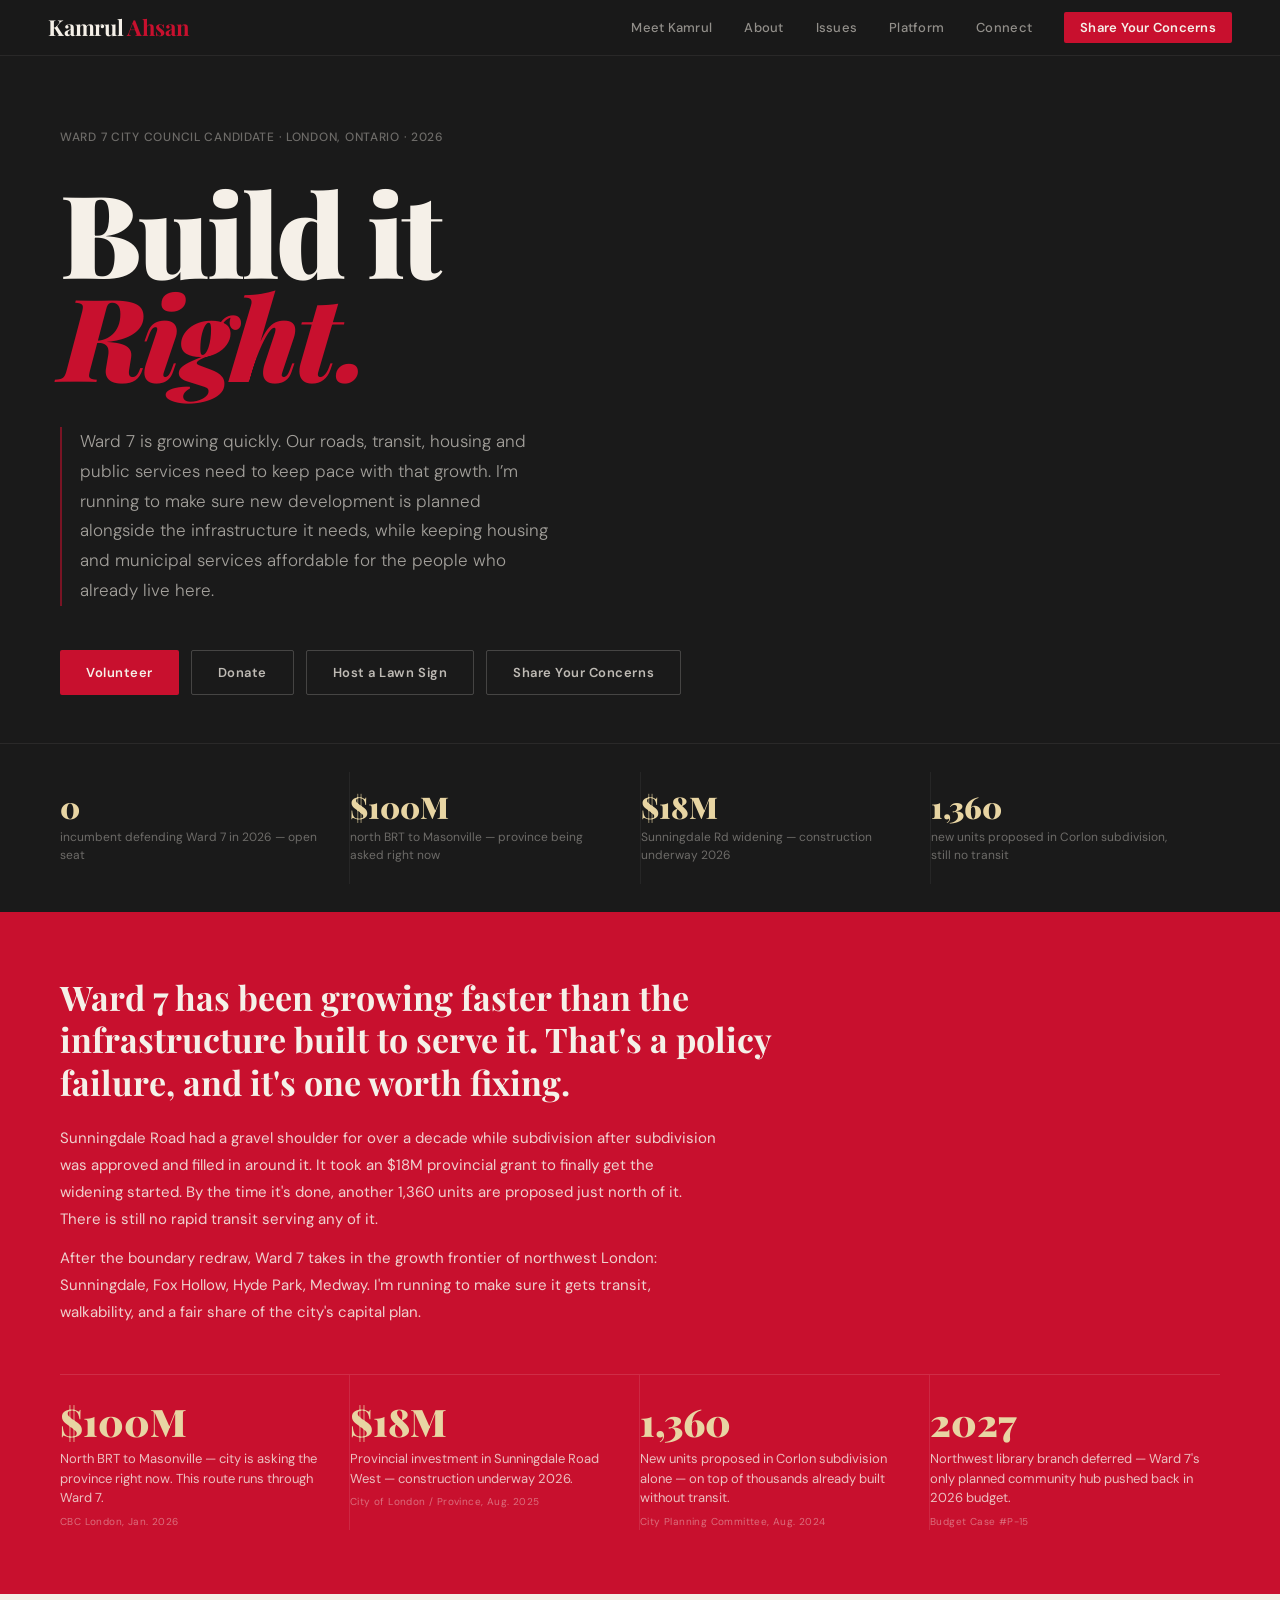
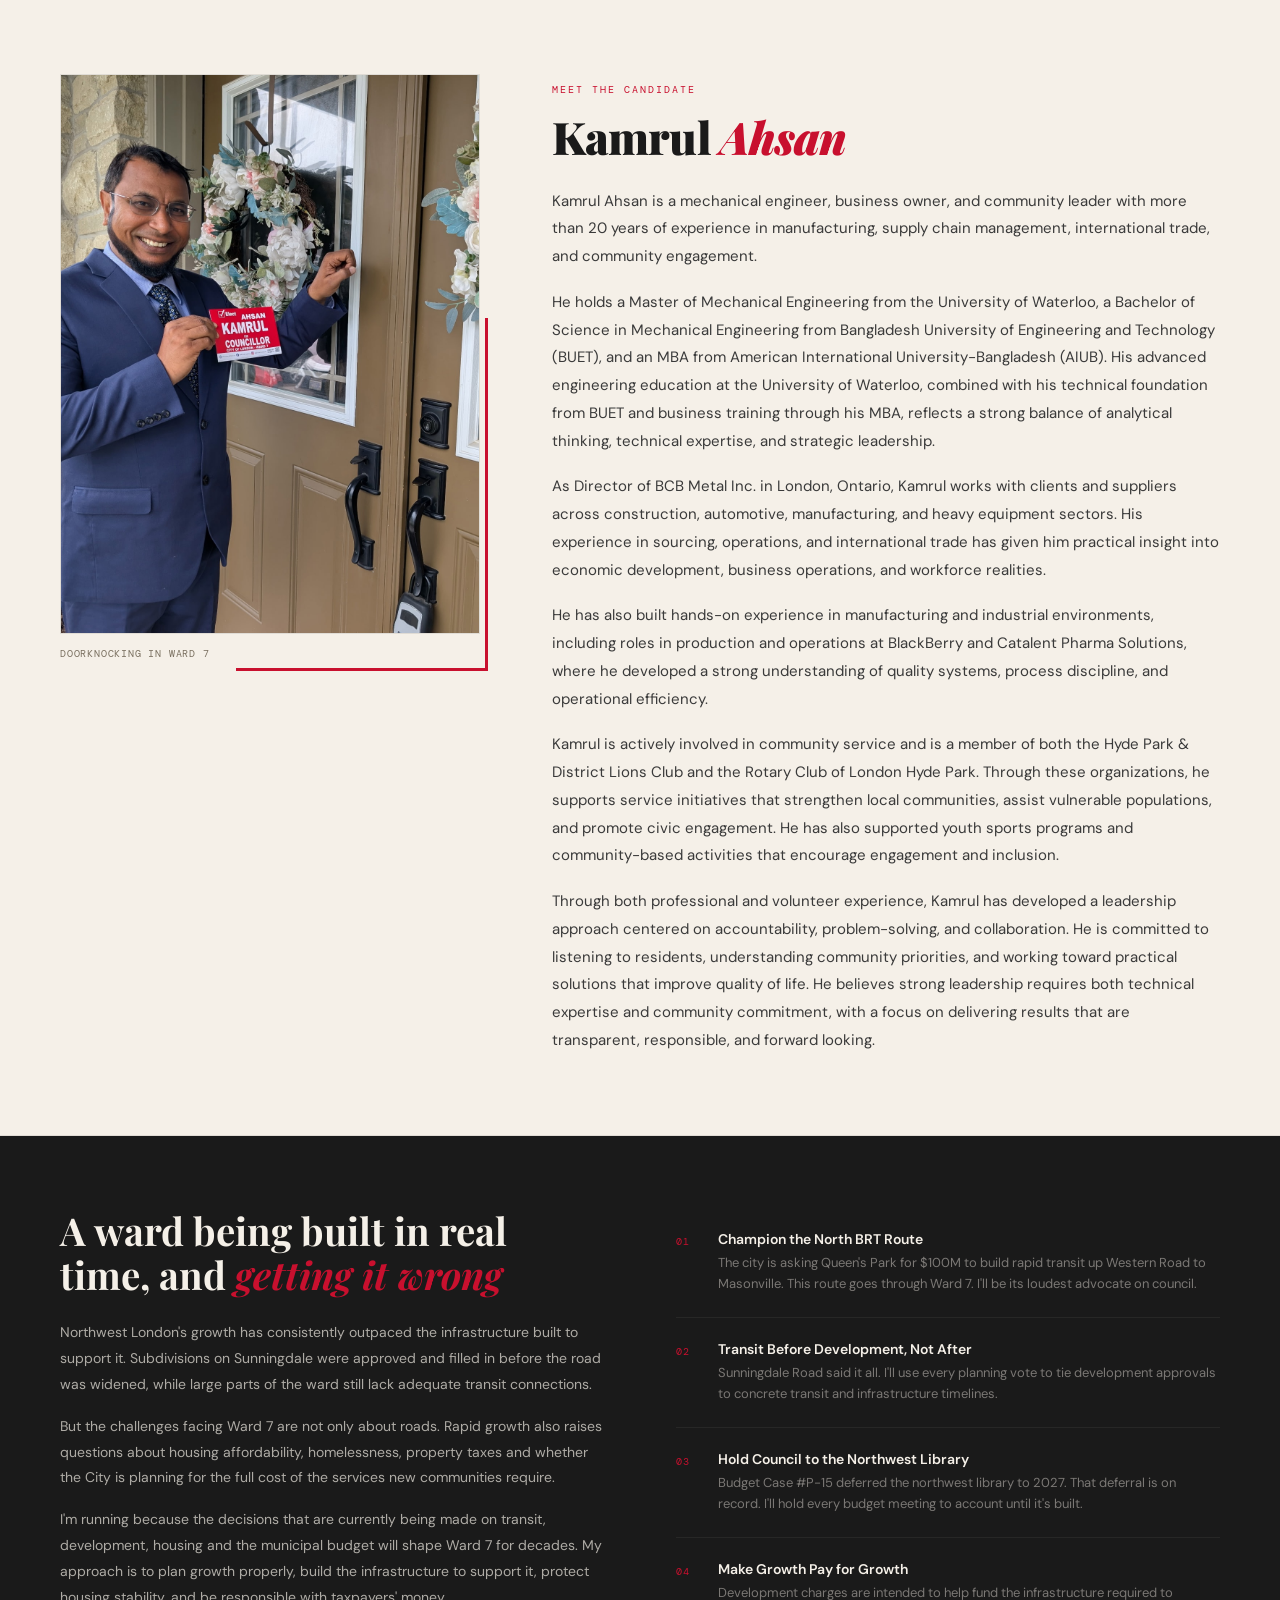
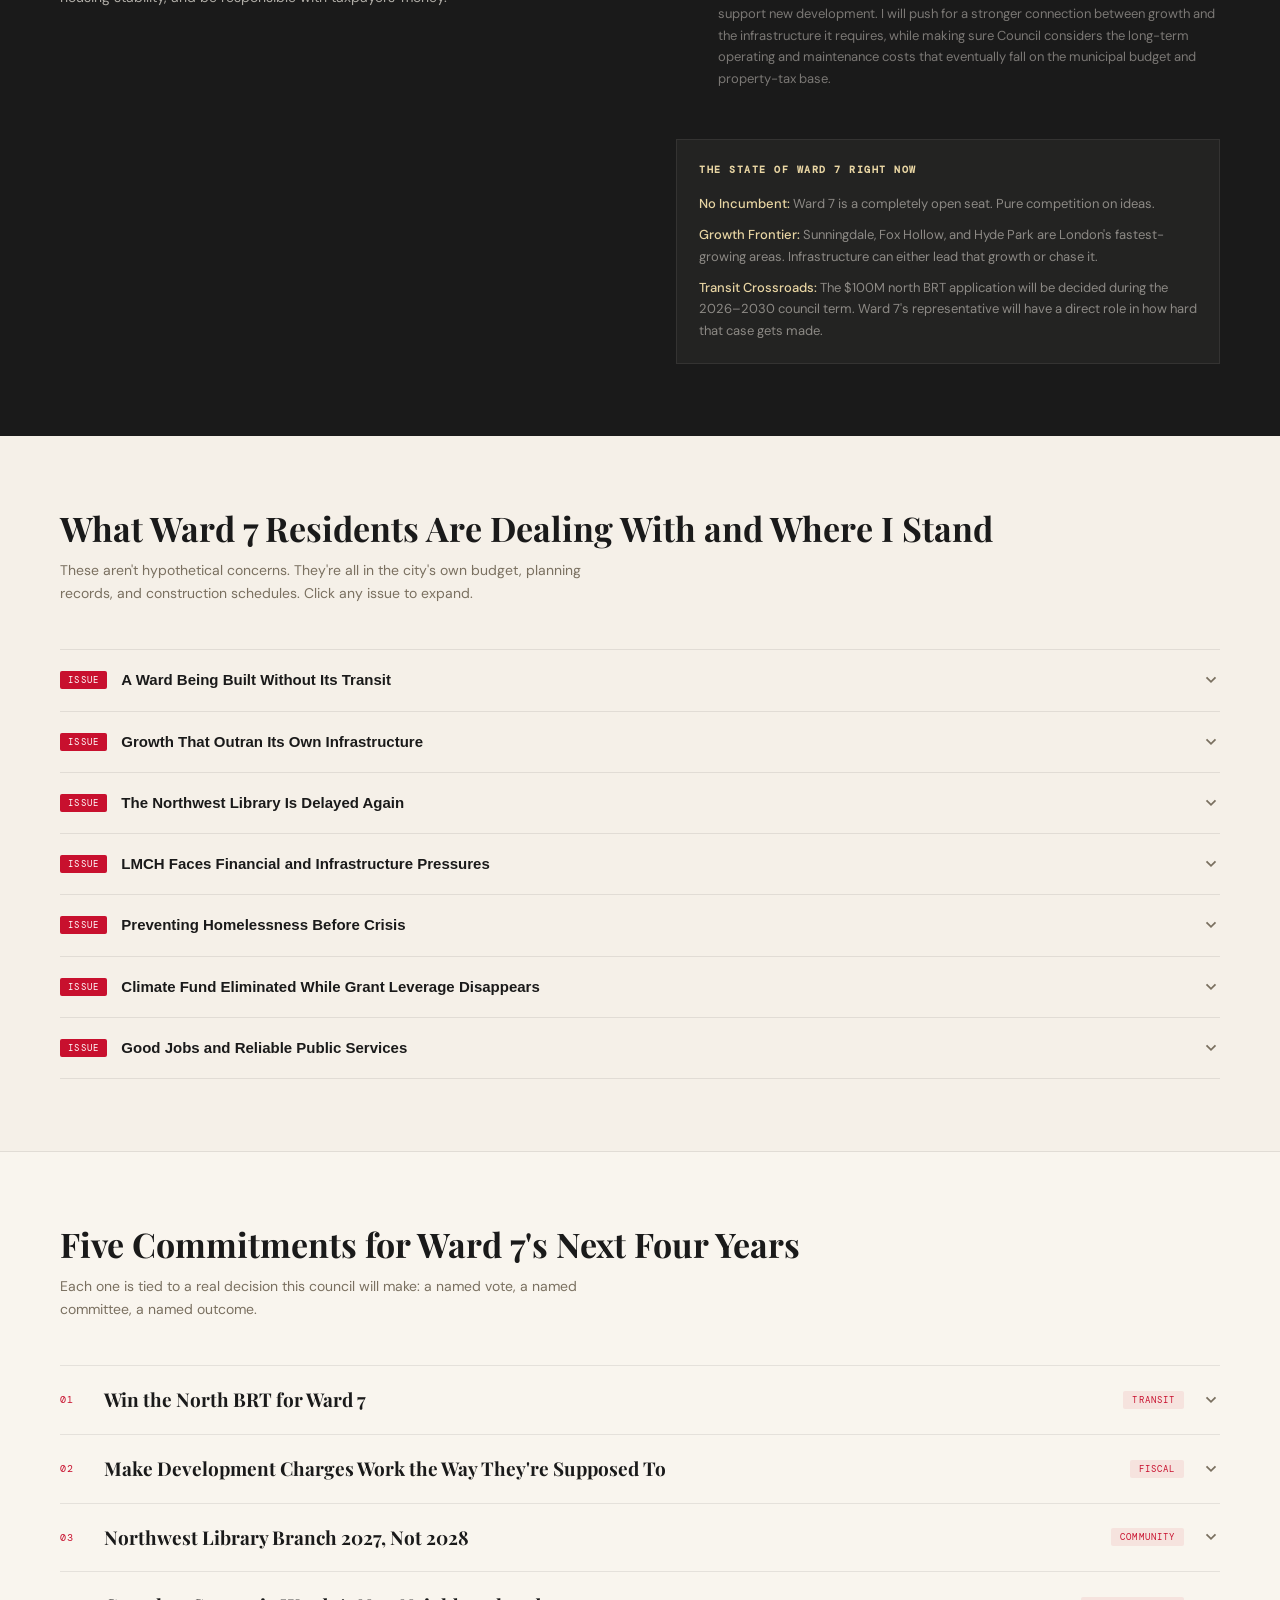
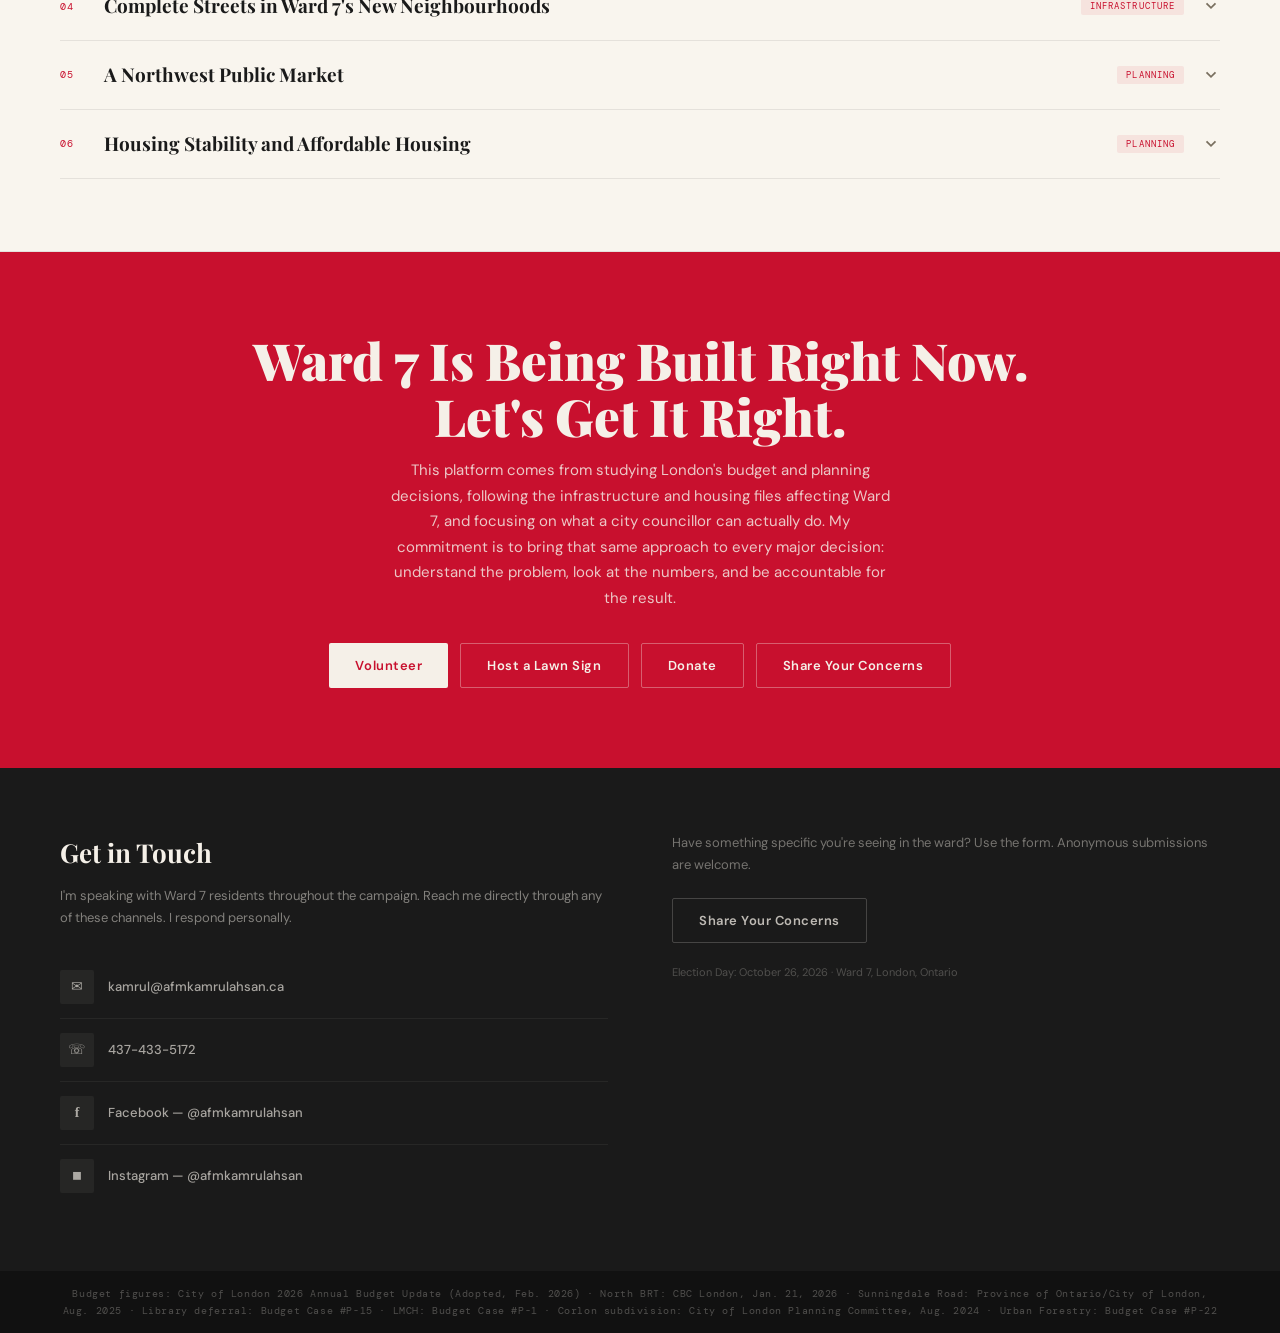
==== commit 285928ac: "Update index.html" ====
--- a/index.html
+++ b/index.html
@@ -1174,50 +1174,50 @@
     </div>
 
     <div class="issue-pair" id="ip-4">
-      <button class="issue-trigger" onclick="toggleEl('ip-4')">
-        <span class="i-badge">Issue</span>
-        <span class="issue-title">LMCH Under Financial Pressure While Serving 5,000+ Residents</span>
-        <svg class="chevron" viewBox="0 0 20 20" fill="none" stroke="currentColor" stroke-width="2"><path d="M5 7l5 5 5-5"/></svg>
-      </button>
-      <div class="issue-body">
-        <div class="issue-cols">
-          <div class="i-col col-issue">
-            <div class="i-col-label">Issue</div>
-            <h4>Community Housing Under Financial Strain</h4>
-            <p>A February 2026 City staff report found that 43% of housing providers in the Service Manager area did not generate and retain enough cash to cover short-term debts, while 25% had future survival identified as being at significant risk. Council subsequently directed staff to provide more detailed information on the affected providers, units, timelines and funding needs. Community housing cannot be treated as an afterthought. Protecting existing affordable units and addressing financial problems before they become crises is part of maintaining London's affordable housing supply.</p>
-            <div class="src">Budget Case #P-1</div>
-          </div>
-          <div class="i-col col-pos">
-            <div class="i-col-label">My Position</div>
-            <h4>Protect Community Housing and Prevent Deterioration</h4>
-            <p>I would support stable municipal support for community housing while Council gets a clear picture of the providers and units most at risk. The City should identify where intervention is needed first and address maintenance and operating pressures before they result in the loss or deterioration of affordable housing.</p>
-          </div>
-        </div>
-      </div>
-    </div>
-
-        <div class="issue-pair" id="ip-6">
-      <button class="issue-trigger" onclick="toggleEl('ip-6')">
-        <span class="i-badge">Issue</span>
-        <span class="issue-title">Housing Affordability and Homelessness Require More Than New Construction</span>
-        <svg class="chevron" viewBox="0 0 20 20" fill="none" stroke="currentColor" stroke-width="2"><path d="M5 7l5 5 5-5"/></svg>
-      </button>
-      <div class="issue-body">
-        <div class="issue-cols">
-          <div class="i-col col-issue">
-            <div class="i-col-label">Issue</div>
-            <h4>Housing Stability Requires Supply, Protection, and Prevention</h4>
-            <p>London's housing affordability and homelessness problems are connected. The City needs more housing, but building market-rate units alone will not solve the problem. We also need to protect existing affordable housing, expand affordable and non-market housing, and help people remain housed before they reach a crisis. People facing eviction or housing instability may also need income assistance, employment support, health services, or emergency financial help, and residents should not have to navigate disconnected systems on their own.</p>
-            <div class="src">Housing Stability Action Plan · Affordable and Community Housing Update</div>
-          </div>
-          <div class="i-col col-pos">
-            <div class="i-col-label">My Position</div>
-            <h4>Build More Housing and Prevent Homelessness Before Crisis</h4>
-            <p>I support continued expansion of housing supply, including duplexes, triplexes, fourplexes, and small apartment buildings where infrastructure and servicing can support them. But supply alone will not solve London's affordability crisis. We also need affordable, non-market, and supportive housing, preservation of existing affordable rental stock, and stronger homelessness prevention and service coordination. I would also support using City-owned land more strategically for non-profit, co-operative, community-land-trust, and Indigenous-led housing.</p>
-          </div>
-        </div>
-      </div>
-    </div>
+  <button class="issue-trigger" onclick="toggleEl('ip-4')">
+    <span class="i-badge">Issue</span>
+    <span class="issue-title">LMCH Faces Financial and Infrastructure Pressures</span>
+    <svg class="chevron" viewBox="0 0 20 20" fill="none" stroke="currentColor" stroke-width="2"><path d="M5 7l5 5 5-5"/></svg>
+  </button>
+  <div class="issue-body">
+    <div class="issue-cols">
+      <div class="i-col col-issue">
+        <div class="i-col-label">Issue</div>
+        <h4>Maintaining London's Existing Community Housing</h4>
+        <p>LMCH provides more than 3,300 housing units for over 5,000 people, but its housing portfolio faces significant renewal and financial pressures. A February 2026 City report found that 43% of housing providers in the Service Manager area did not generate and retain enough cash to cover short-term debts, while 25% were in an accumulated deficit position that presented a significant risk to future survival without action. LMCH's buildings are also aging, making long-term investment essential to keep existing homes safe, accessible and well maintained.</p>
+        <div class="src">Affordable &amp; Community Housing Update — February 17, 2026</div>
+      </div>
+      <div class="i-col col-pos">
+        <div class="i-col-label">My Position</div>
+        <h4>Protect and Renew the Housing We Already Have</h4>
+        <p>I support continued investment in LMCH and other community-housing providers so existing homes are not allowed to deteriorate or disappear from the affordable housing system. Council should have clear information on financial and infrastructure risks, prioritize properties that need intervention, and use available funding to maintain, repair and renew community housing for the long term.</p>
+      </div>
+    </div>
+  </div>
+</div>
+    
+<div class="issue-pair" id="ip-6">
+  <button class="issue-trigger" onclick="toggleEl('ip-6')">
+    <span class="i-badge">Issue</span>
+    <span class="issue-title">Preventing Homelessness Before Crisis</span>
+    <svg class="chevron" viewBox="0 0 20 20" fill="none" stroke="currentColor" stroke-width="2"><path d="M5 7l5 5 5-5"/></svg>
+  </button>
+  <div class="issue-body">
+    <div class="issue-cols">
+      <div class="i-col col-issue">
+        <div class="i-col-label">Issue</div>
+        <h4>Preventing Housing Loss and Improving Access to Housing</h4>
+        <p>Homelessness often begins with housing instability, such as an unaffordable rent, an eviction or a sudden loss of income. London's Housing Stability Action Plan for 2026–2031 calls for stronger homelessness prevention and diversion, better pathways into housing, improved access to housing and stronger coordination between housing, health and wraparound supports. Residents facing a housing crisis should be able to reach the right supports before they lose their home, rather than having to navigate disconnected systems on their own.</p>
+        <div class="src">Housing Stability Action Plan (2026–2031)</div>
+      </div>
+      <div class="i-col col-pos">
+        <div class="i-col-label">My Position</div>
+        <h4>Prevent Housing Loss and Expand Non-Market Options</h4>
+        <p>I support strengthening homelessness prevention, diversion and coordinated access so people can remain housed or move into stable housing before a crisis becomes homelessness. London should also expand affordable and non-market housing options, including through strategic use of City-owned land for non-profit, co-operative, community-land-trust and Indigenous-led housing.</p>
+      </div>
+    </div>
+  </div>
+</div>
 
     <div class="issue-pair" id="ip-5">
       <button class="issue-trigger" onclick="toggleEl('ip-5')">
@@ -1242,6 +1242,29 @@
       </div>
     </div>
 
+    <div class="issue-pair" id="ip-7">
+      <button class="issue-trigger" onclick="toggleEl('ip-7')">
+        <span class="i-badge">Issue</span>
+        <span class="issue-title">Good Jobs and Reliable Public Services</span>
+        <svg class="chevron" viewBox="0 0 20 20" fill="none" stroke="currentColor" stroke-width="2"><path d="M5 7l5 5 5-5"/></svg>
+      </button>
+      <div class="issue-body">
+        <div class="issue-cols">
+          <div class="i-col col-issue">
+            <div class="i-col-label">Issue</div>
+            <h4>Housing Stability Requires Supply, Protection, and Prevention</h4>
+            <p>London's housing affordability and homelessness problems are connected. The City needs more housing, but building market-rate units alone will not solve the problem. We also need to protect existing affordable housing, expand affordable and non-market housing, and help people remain housed before they reach a crisis. People facing eviction or housing instability may also need income assistance, employment support, health services, or emergency financial help, and residents should not have to navigate disconnected systems on their own.</p>
+            <div class="src">Housing Stability Action Plan · Affordable and Community Housing Update</div>
+          </div>
+          <div class="i-col col-pos">
+            <div class="i-col-label">My Position</div>
+            <h4>Build More Housing and Prevent Homelessness Before Crisis</h4>
+            <p>I support continued expansion of housing supply, including duplexes, triplexes, fourplexes, and small apartment buildings where infrastructure and servicing can support them. But supply alone will not solve London's affordability crisis. We also need affordable, non-market, and supportive housing, preservation of existing affordable rental stock, and stronger homelessness prevention and service coordination. I would also support using City-owned land more strategically for non-profit, co-operative, community-land-trust, and Indigenous-led housing.</p>
+          </div>
+        </div>
+      </div>
+    </div>
+
   </div>
 </section>
 
@@ -1310,6 +1333,19 @@
         <svg class="p-chevron" viewBox="0 0 20 20" fill="none" stroke="currentColor" stroke-width="2"><path d="M5 7l5 5 5-5"/></svg>
       </button>
       <div class="p-body">
+        <p>London needs to build more housing while protecting the affordable housing we already have. I will support stronger community-housing stability, additional affordable and non-market housing, strategic use of City-owned land, and better homelessness prevention and housing supports.</p>      
+      </div>
+    </div>
+
+    
+    <div class="p-item" id="p-6">
+      <button class="p-trigger" onclick="toggleEl('p-6')">
+        <span class="p-num">06</span>
+        <span class="p-title">Housing Stability and Affordable Housing</span>
+        <span class="p-tag">Planning</span>
+        <svg class="p-chevron" viewBox="0 0 20 20" fill="none" stroke="currentColor" stroke-width="2"><path d="M5 7l5 5 5-5"/></svg>
+      </button>
+      <div class="p-body">
         <p>One in three Middlesex-London households is now food insecure, up from one in four just a year ago. Ward 7 is the fastest-growing part of the city, and its newest residents are the most car-dependent. The subdivisions filling in north of Sunningdale Road have no walkable grocery access.</p>
         <p>London already knows how to solve this. Covent Garden Market has operated as a city-governed public market since 1845, with vendor rents covering operations and zero net draw on the property tax levy. I will move a motion at the Planning and Environment Committee directing staff to report on designating a Community Improvement Project Area in the Ward 7 northwest corridor, with grocery retail access as an eligible objective. A councillor can't open a grocery store on their own, but a councillor can put a costed staff report on the table. That's what I'm committing to do in year one.</p>
       </div>
@@ -1418,7 +1454,7 @@
 <section class="footer-cta">
   <h2>Ward 7 Is Being Built Right Now.<br>Let's Get It Right.</h2>
   <p>
-    This platform came out of reading the 2026 budget, tracking the Sunningdale Road and BRT files, and working out what a Ward 7 councillor can actually do on the committees they'll sit on.
+    This platform comes from studying London's budget and planning decisions, following the infrastructure and housing files affecting Ward 7, and focusing on what a city councillor can actually do. My commitment is to bring that same approach to every major decision: understand the problem, look at the numbers, and be accountable for the result.
   </p>
   <div class="cta-buttons">
     <button class="btn btn-light" onclick="openModal('modal-volunteer')">Volunteer</button>
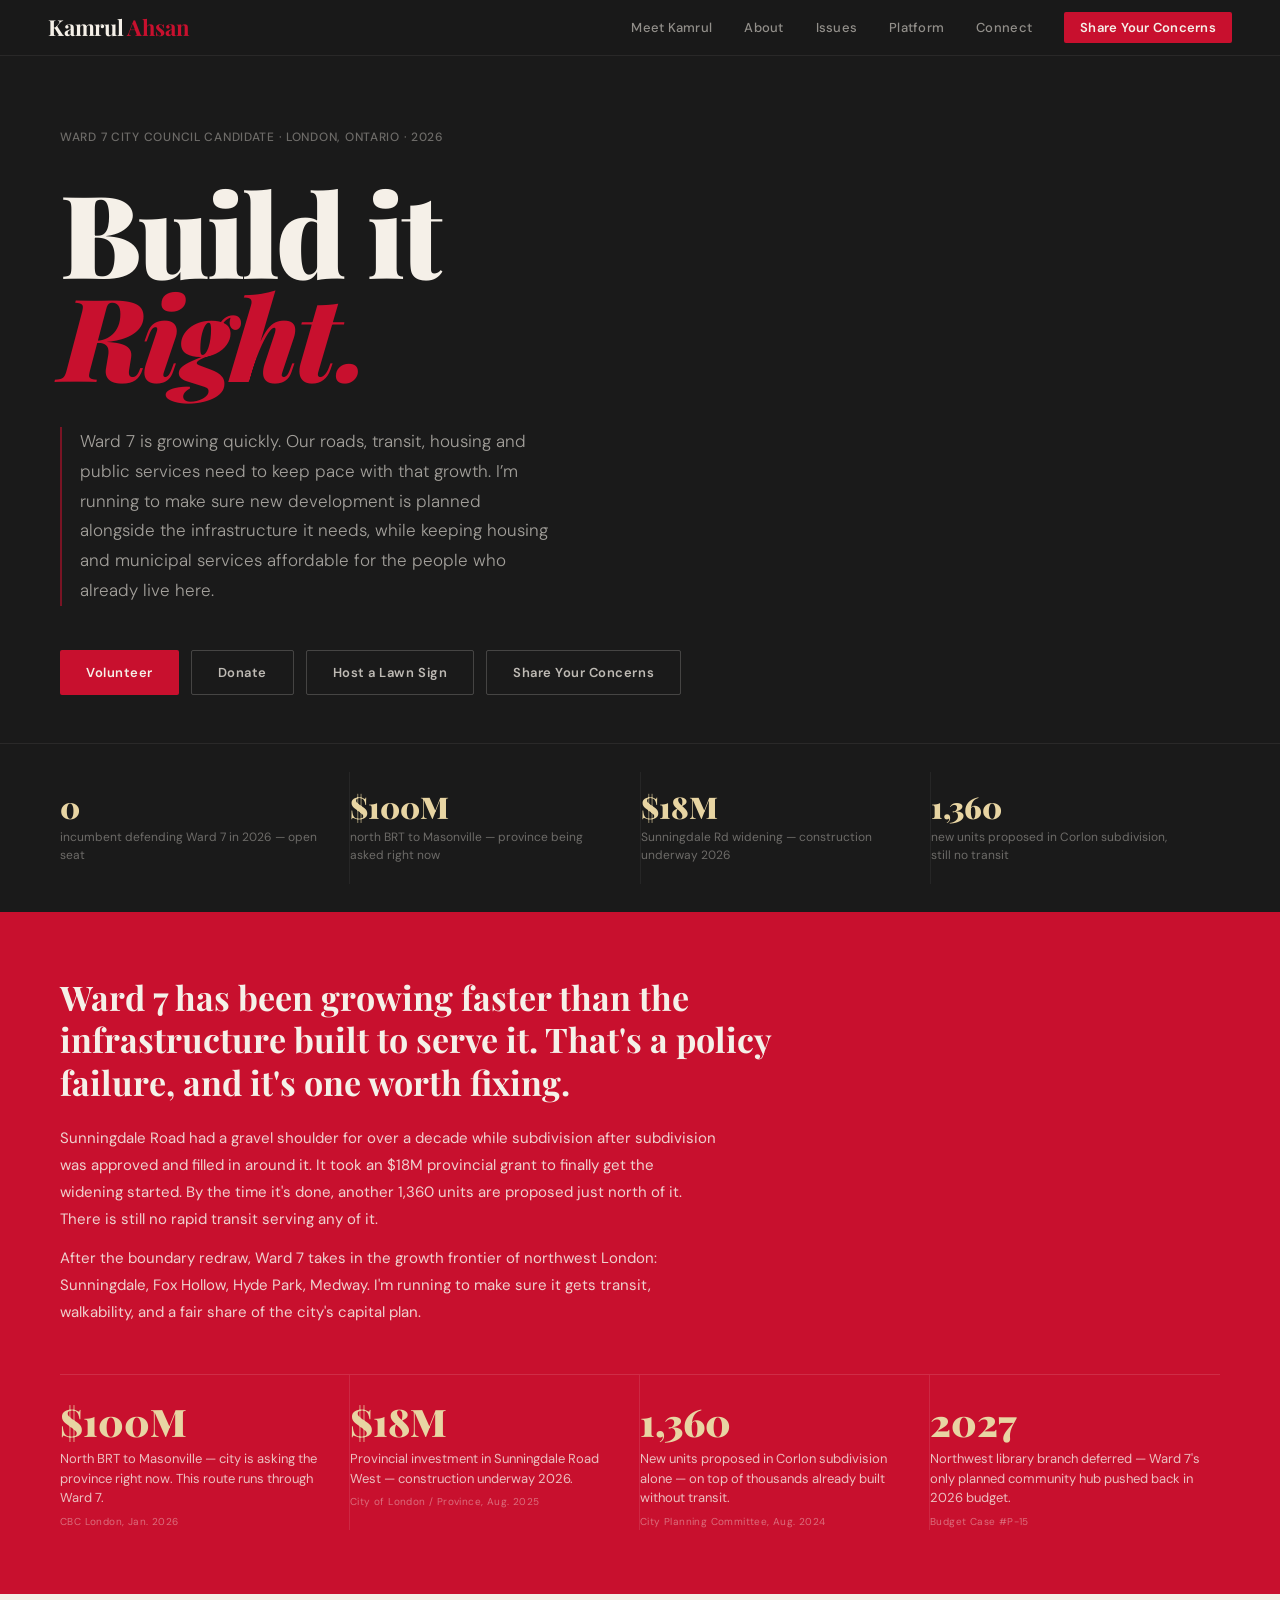
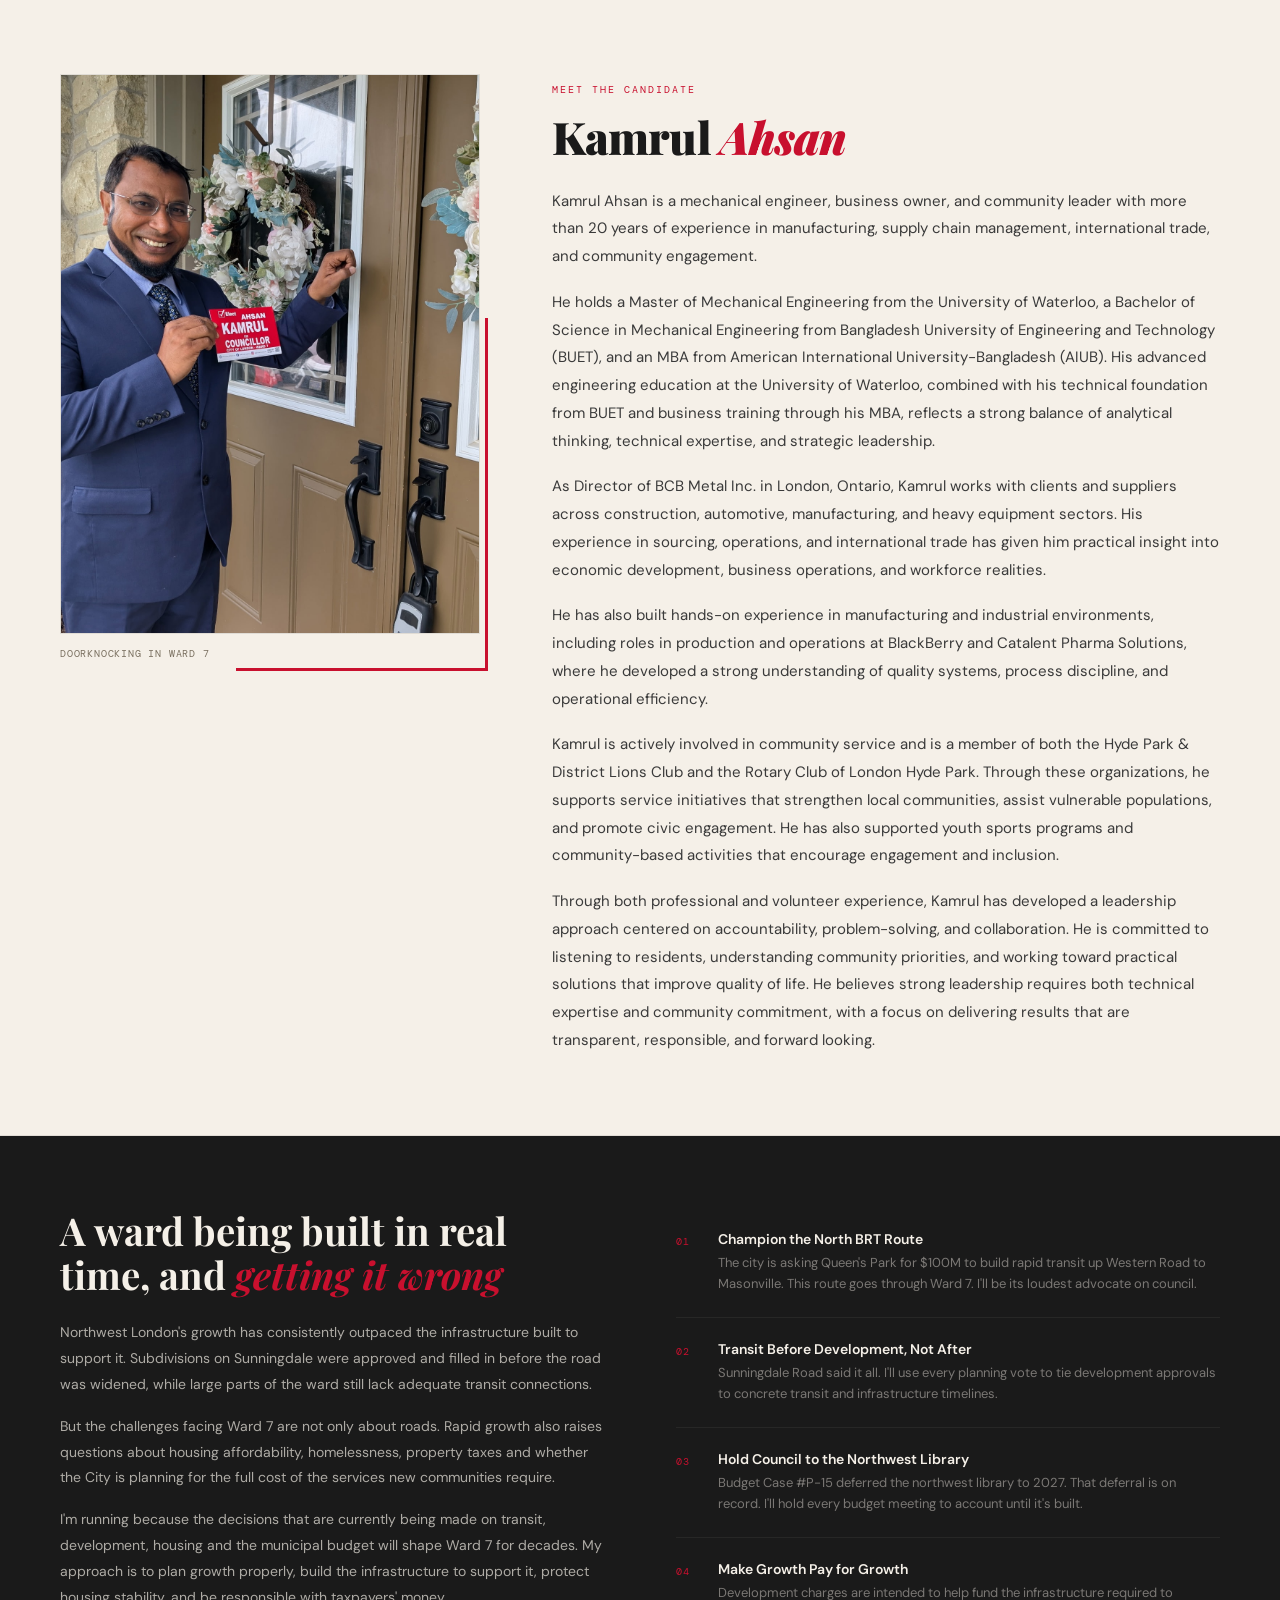
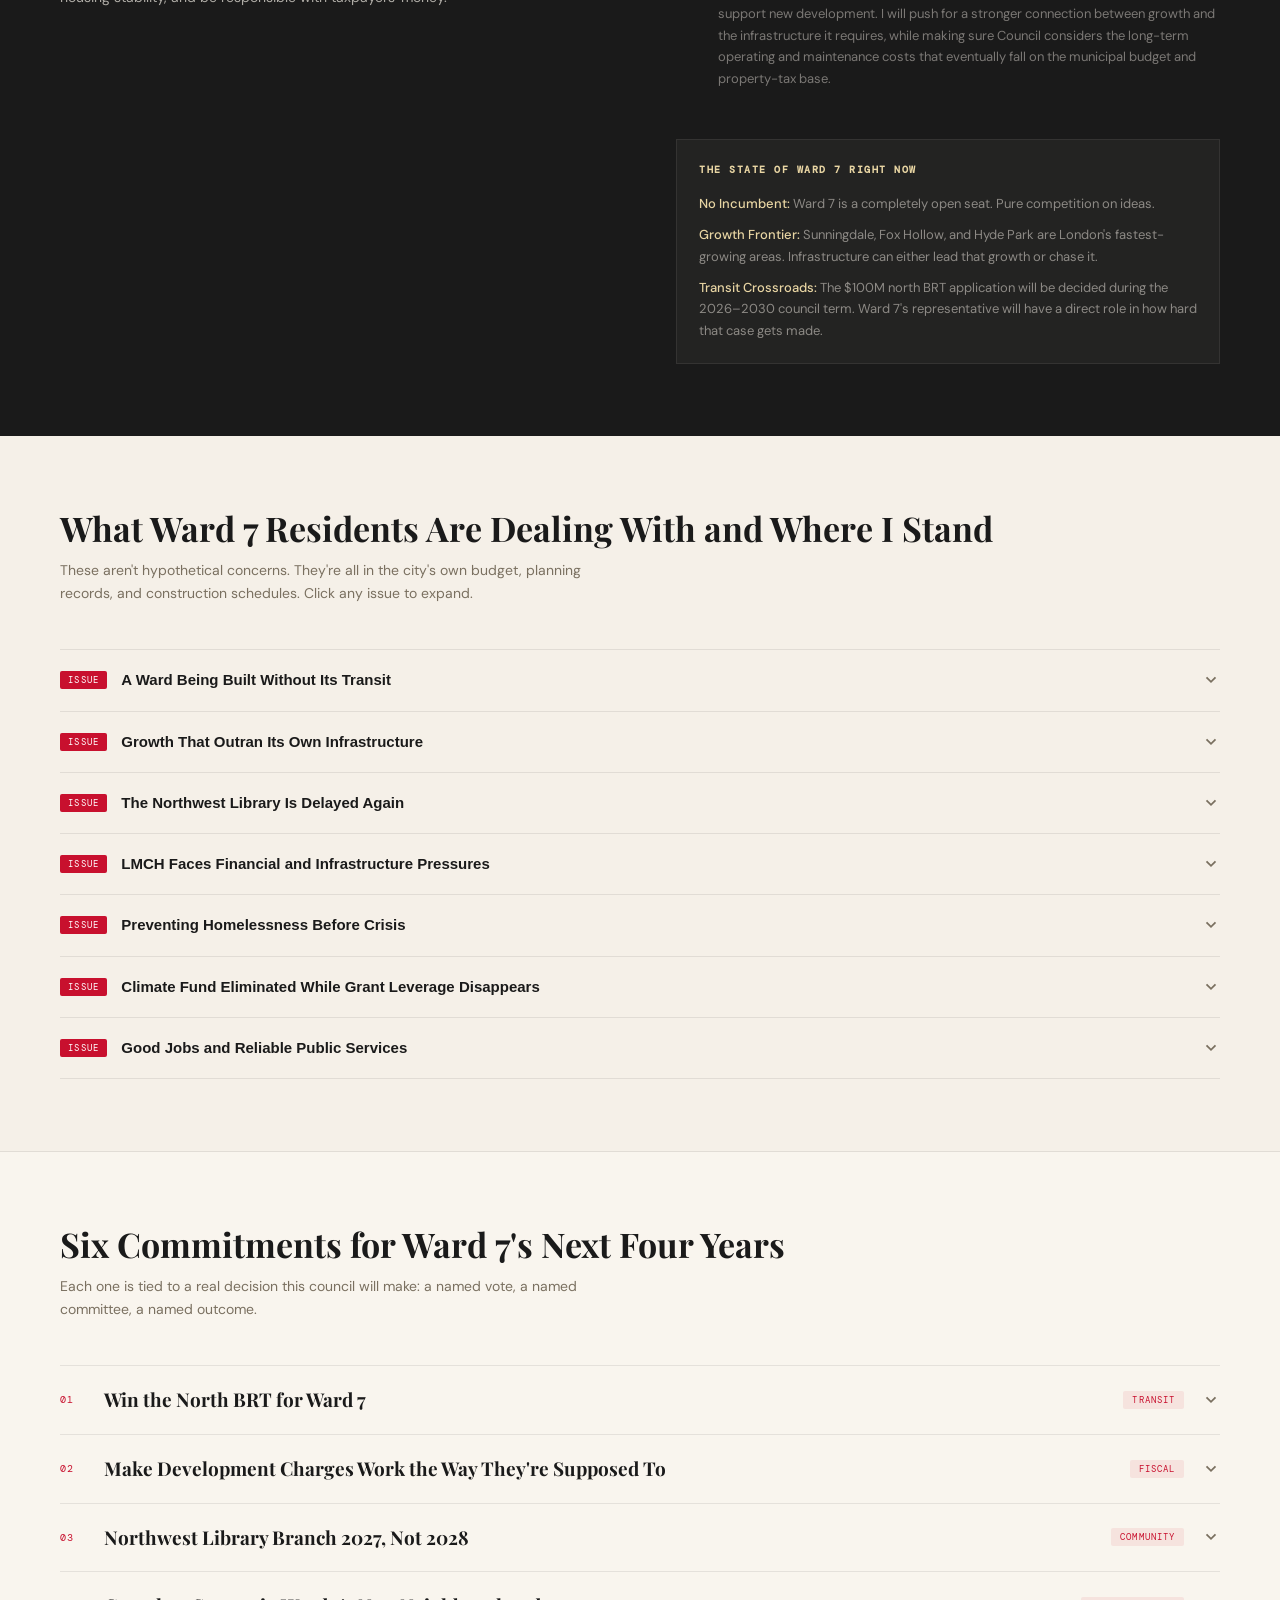
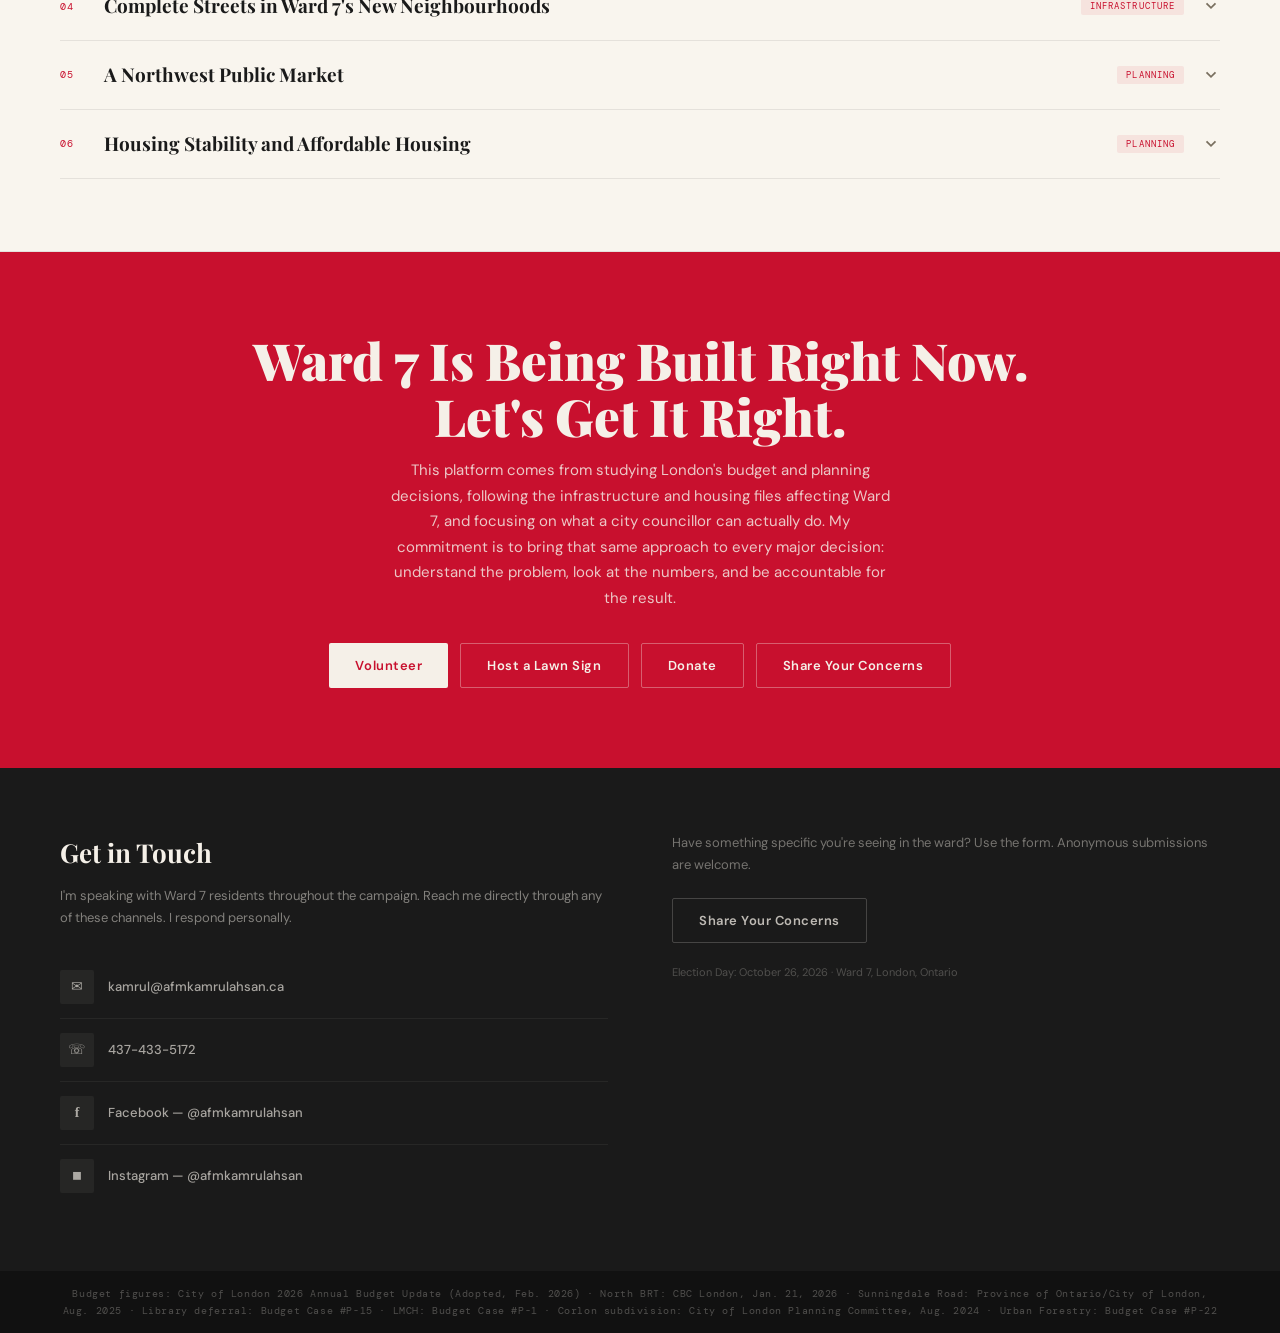
==== commit d8673280: "Update index.html" ====
--- a/index.html
+++ b/index.html
@@ -1242,28 +1242,30 @@
       </div>
     </div>
 
-    <div class="issue-pair" id="ip-7">
-      <button class="issue-trigger" onclick="toggleEl('ip-7')">
-        <span class="i-badge">Issue</span>
-        <span class="issue-title">Good Jobs and Reliable Public Services</span>
-        <svg class="chevron" viewBox="0 0 20 20" fill="none" stroke="currentColor" stroke-width="2"><path d="M5 7l5 5 5-5"/></svg>
-      </button>
-      <div class="issue-body">
-        <div class="issue-cols">
-          <div class="i-col col-issue">
-            <div class="i-col-label">Issue</div>
-            <h4>Housing Stability Requires Supply, Protection, and Prevention</h4>
-            <p>London's housing affordability and homelessness problems are connected. The City needs more housing, but building market-rate units alone will not solve the problem. We also need to protect existing affordable housing, expand affordable and non-market housing, and help people remain housed before they reach a crisis. People facing eviction or housing instability may also need income assistance, employment support, health services, or emergency financial help, and residents should not have to navigate disconnected systems on their own.</p>
-            <div class="src">Housing Stability Action Plan · Affordable and Community Housing Update</div>
-          </div>
-          <div class="i-col col-pos">
-            <div class="i-col-label">My Position</div>
-            <h4>Build More Housing and Prevent Homelessness Before Crisis</h4>
-            <p>I support continued expansion of housing supply, including duplexes, triplexes, fourplexes, and small apartment buildings where infrastructure and servicing can support them. But supply alone will not solve London's affordability crisis. We also need affordable, non-market, and supportive housing, preservation of existing affordable rental stock, and stronger homelessness prevention and service coordination. I would also support using City-owned land more strategically for non-profit, co-operative, community-land-trust, and Indigenous-led housing.</p>
-          </div>
-        </div>
-      </div>
-    </div>
+ <div class="issue-pair" id="ip-7">
+  <button class="issue-trigger" onclick="toggleEl('ip-7')">
+    <span class="i-badge">Issue</span>
+    <span class="issue-title">Good Jobs and Reliable Public Services</span>
+    <svg class="chevron" viewBox="0 0 20 20" fill="none" stroke="currentColor" stroke-width="2"><path d="M5 7l5 5 5-5"/></svg>
+  </button>
+  <div class="issue-body">
+    <div class="issue-cols">
+      <div class="i-col col-issue">
+        <div class="i-col-label">Issue</div>
+        <h4>Good Jobs and Reliable Public Services</h4>
+        <p>London's growth depends on the workers who build, maintain and operate the city's infrastructure and public services. At the same time, many workers are facing significant housing and affordability pressures.</p>
+        <p>The City also has significant purchasing power through its contracts and capital projects.</p>
+      </div>
+      <div class="i-col col-pos">
+        <div class="i-col-label">My Position</div>
+        <h4>Use City Purchasing Power to Support Good Jobs</h4>
+        <p>I support London becoming a certified Living Wage Employer, beginning with direct City employees and developing a path to extend the standard to major contractors over time.</p>
+        <p>I also support stronger social procurement, community benefits and responsible-contractor standards on major City-funded projects. Where services are currently contracted out, Council should consider in-sourcing analyses that compare the full long-term cost of contracting with the cost and value of providing services in-house.</p>
+        <p>London's infrastructure growth should also create apprenticeship and skilled-trades opportunities for local workers.</p>
+      </div>
+    </div>
+  </div>
+</div>
 
   </div>
 </section>
@@ -1271,7 +1273,7 @@
 <!-- PLATFORM / PRIORITIES -->
 <section class="section section-alt" id="platform">
   <div class="section-hed">
-    <h2>Five Commitments for Ward 7's Next Four Years</h2>
+    <h2>Six Commitments for Ward 7's Next Four Years</h2>
     <p>Each one is tied to a real decision this council will make: a named vote, a named committee, a named outcome.</p>
   </div>
 
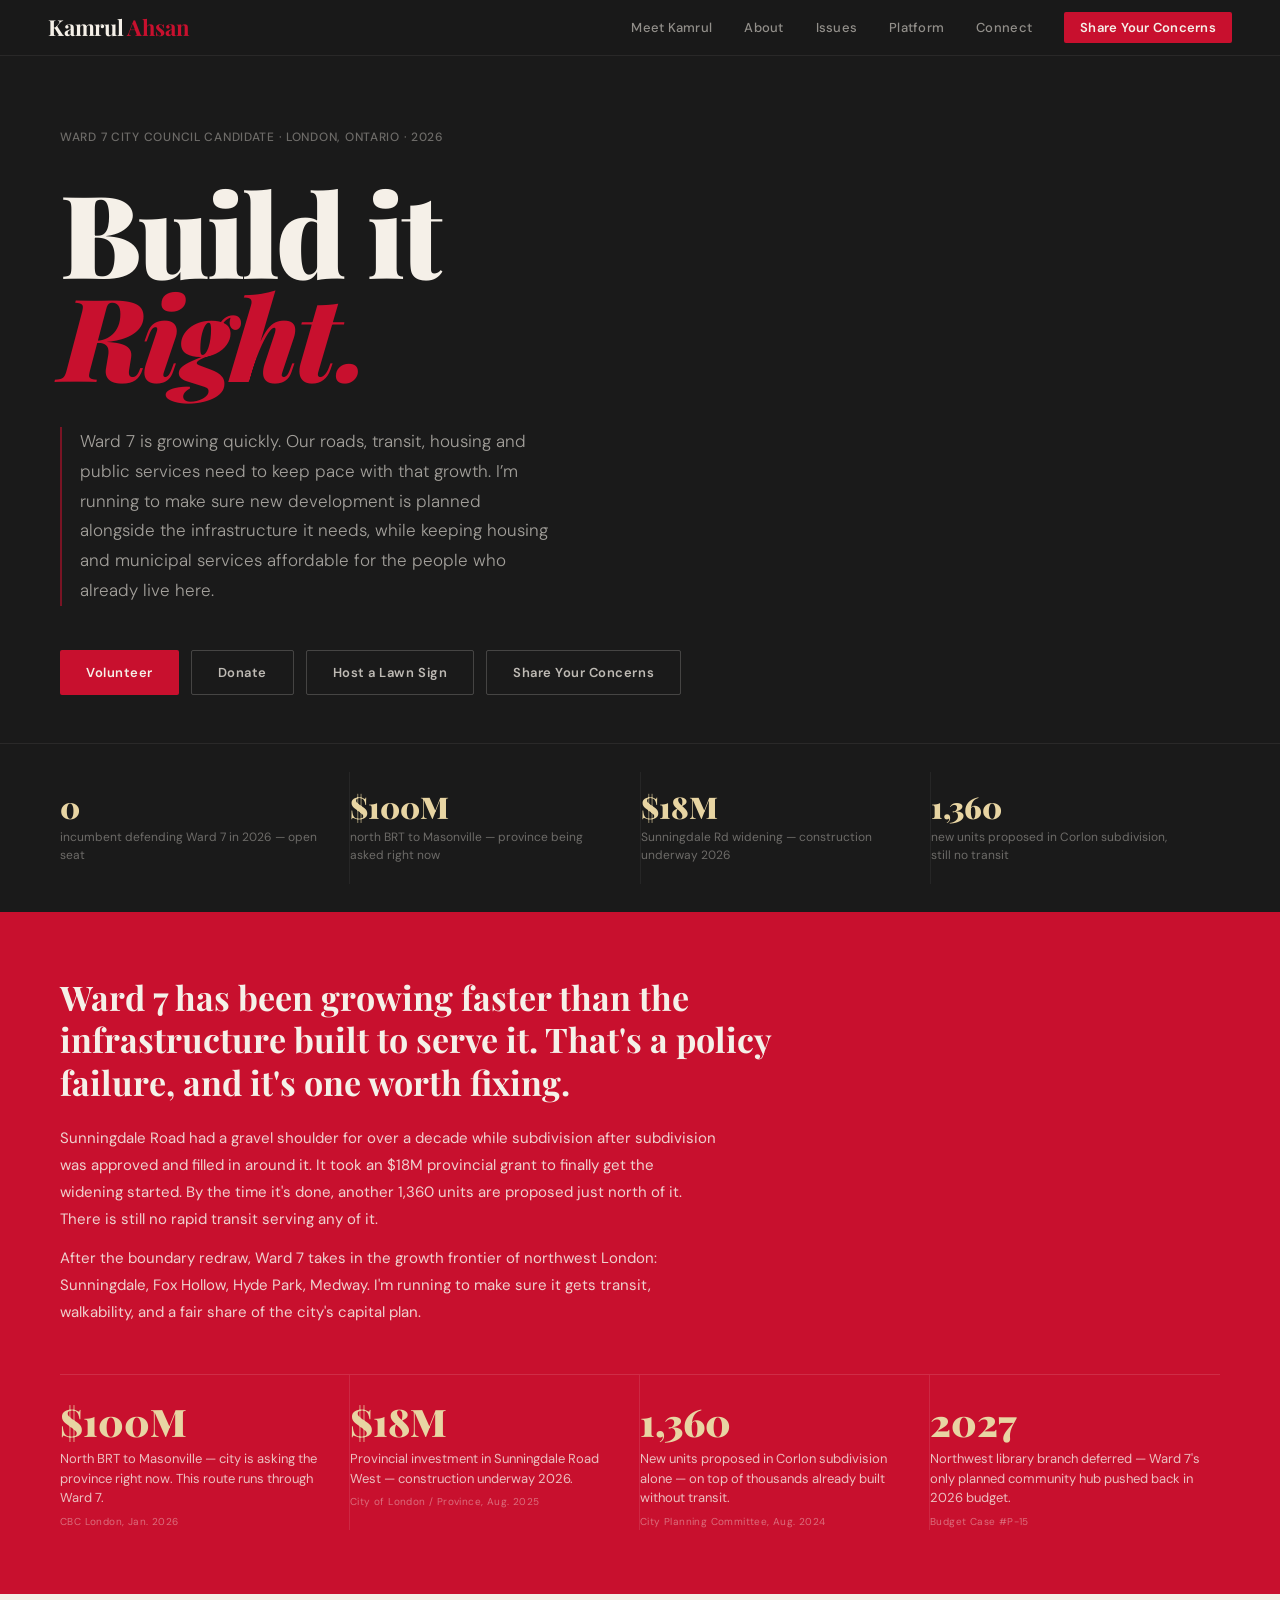
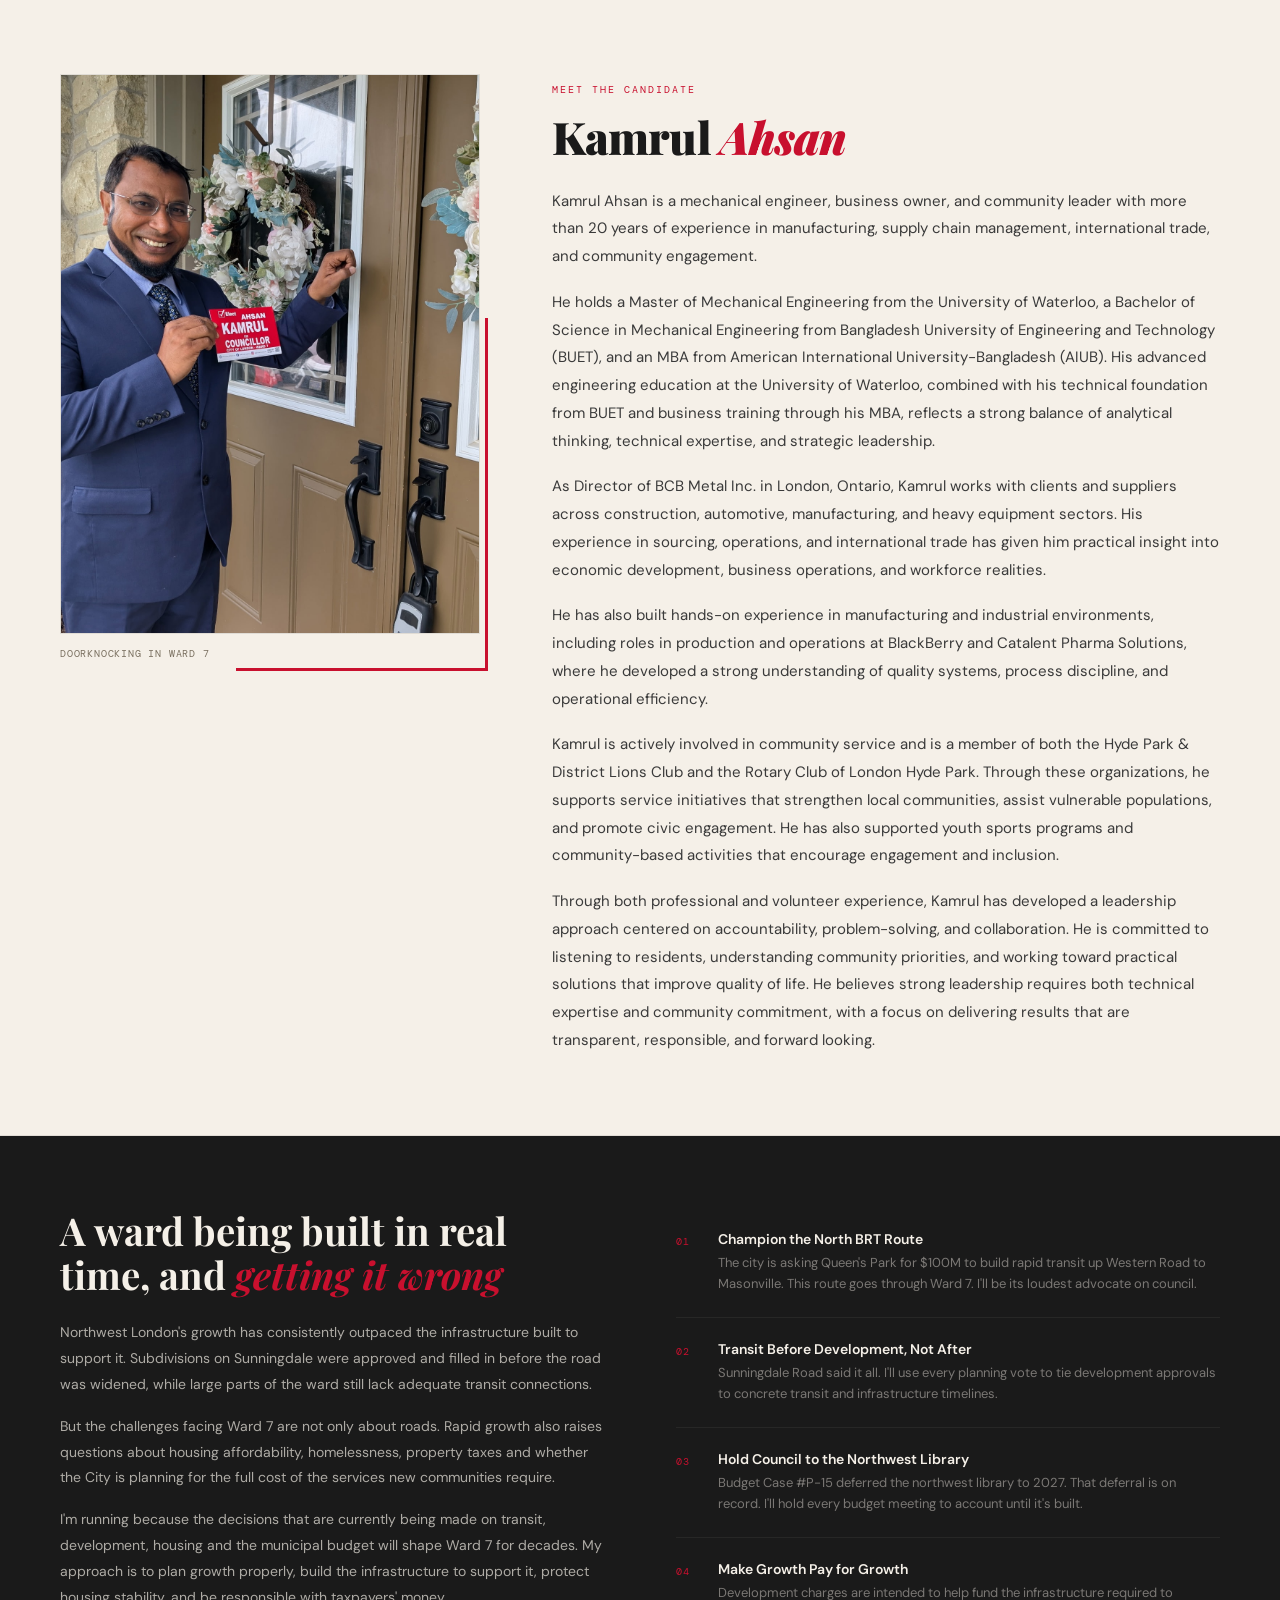
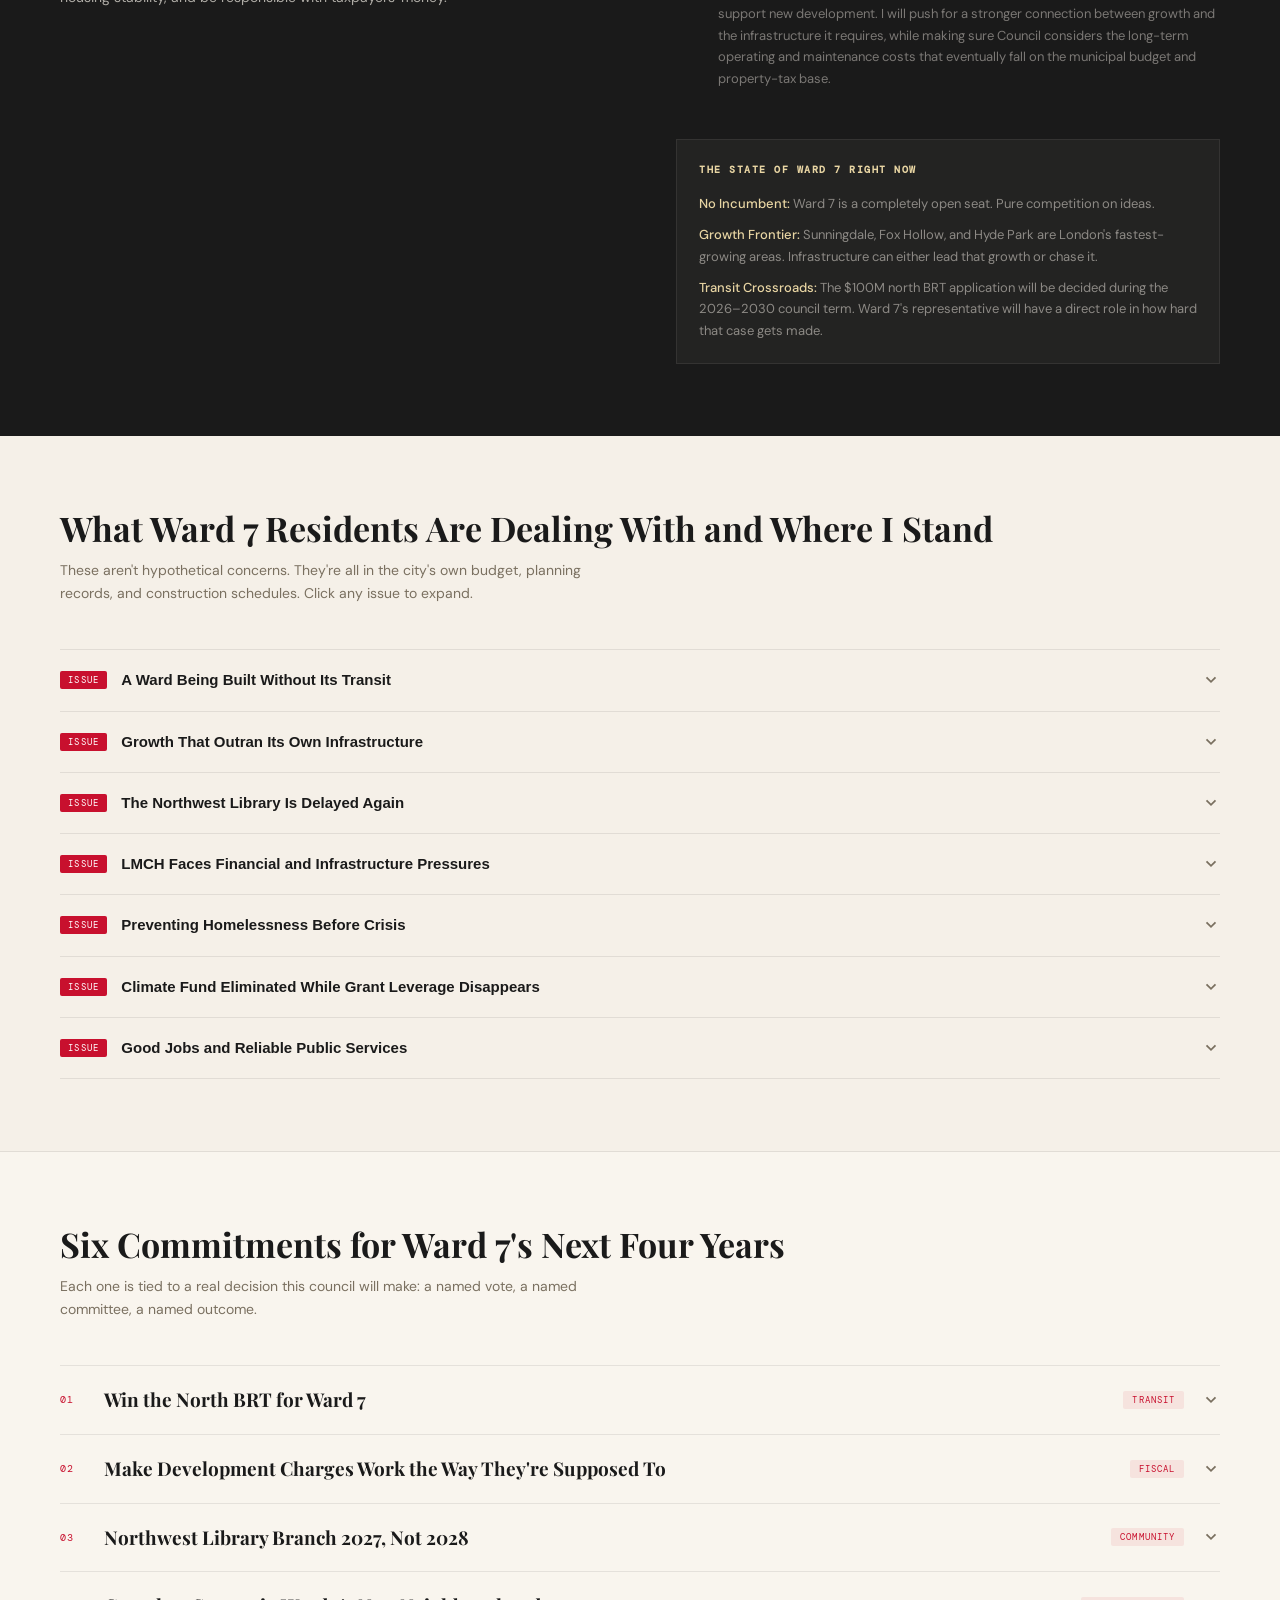
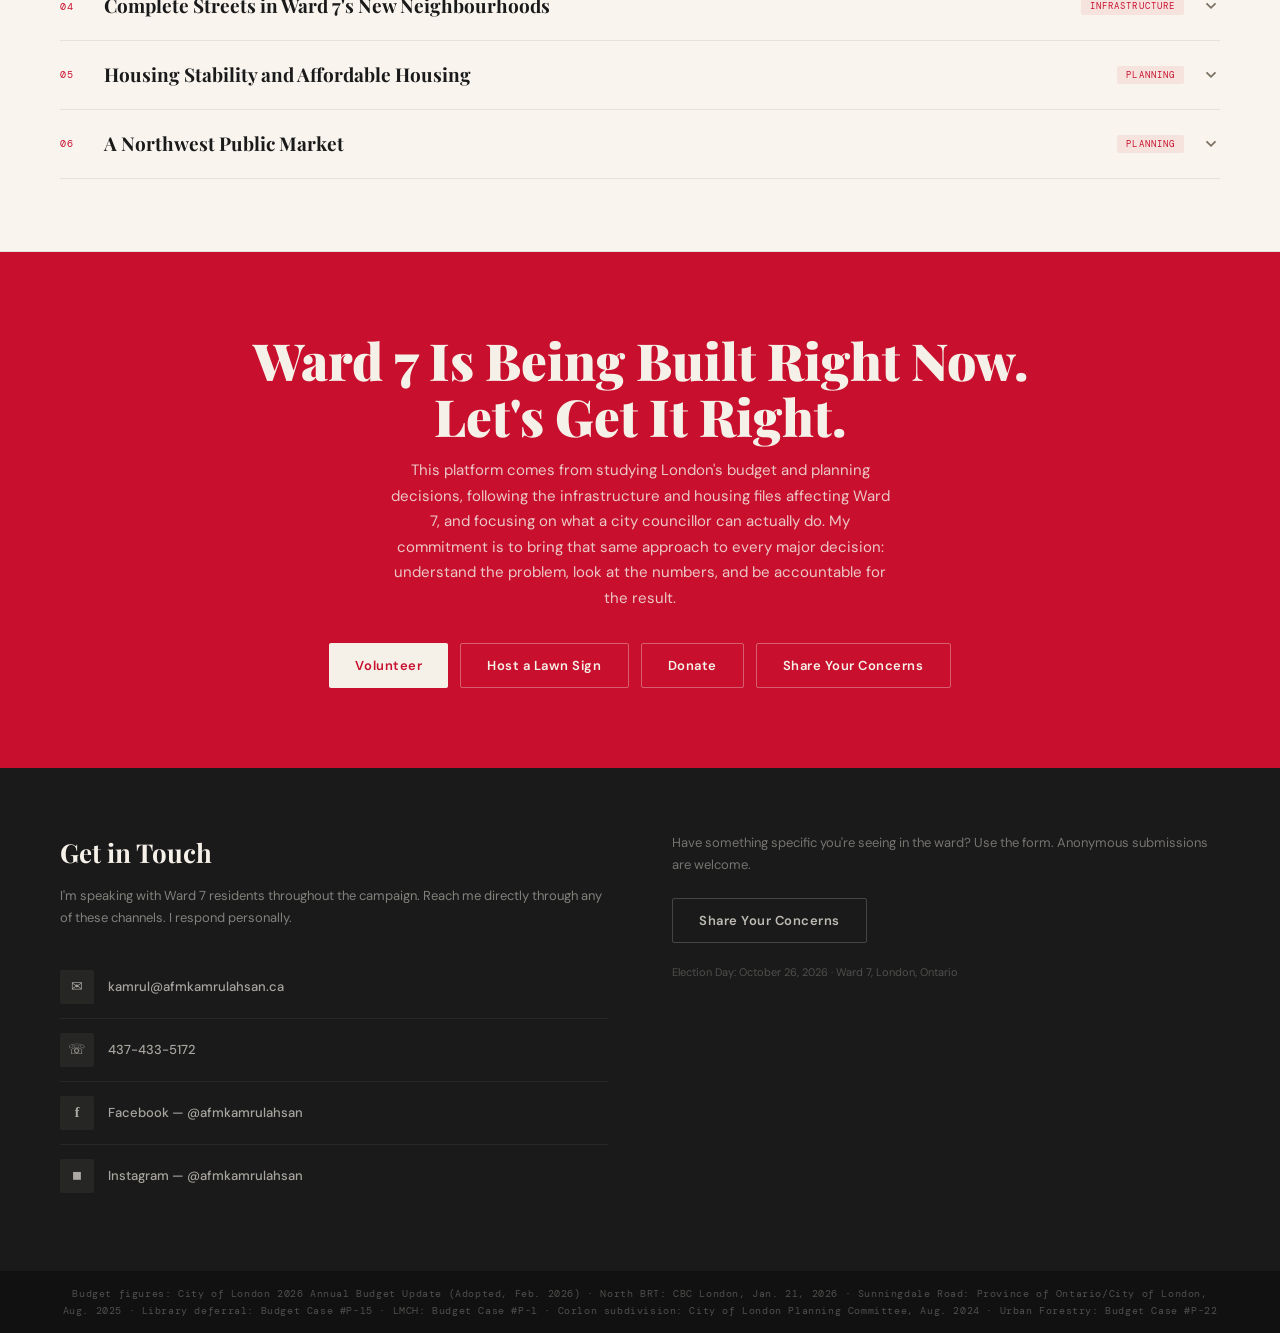
==== commit d1528032: "Update index.html" ====
--- a/index.html
+++ b/index.html
@@ -1330,7 +1330,7 @@
     <div class="p-item" id="p-5">
       <button class="p-trigger" onclick="toggleEl('p-5')">
         <span class="p-num">05</span>
-        <span class="p-title">A Northwest Public Market</span>
+        <span class="p-title">Housing Stability and Affordable Housing</span>
         <span class="p-tag">Planning</span>
         <svg class="p-chevron" viewBox="0 0 20 20" fill="none" stroke="currentColor" stroke-width="2"><path d="M5 7l5 5 5-5"/></svg>
       </button>
@@ -1343,7 +1343,7 @@
     <div class="p-item" id="p-6">
       <button class="p-trigger" onclick="toggleEl('p-6')">
         <span class="p-num">06</span>
-        <span class="p-title">Housing Stability and Affordable Housing</span>
+        <span class="p-title">A Northwest Public Market</span>
         <span class="p-tag">Planning</span>
         <svg class="p-chevron" viewBox="0 0 20 20" fill="none" stroke="currentColor" stroke-width="2"><path d="M5 7l5 5 5-5"/></svg>
       </button>
